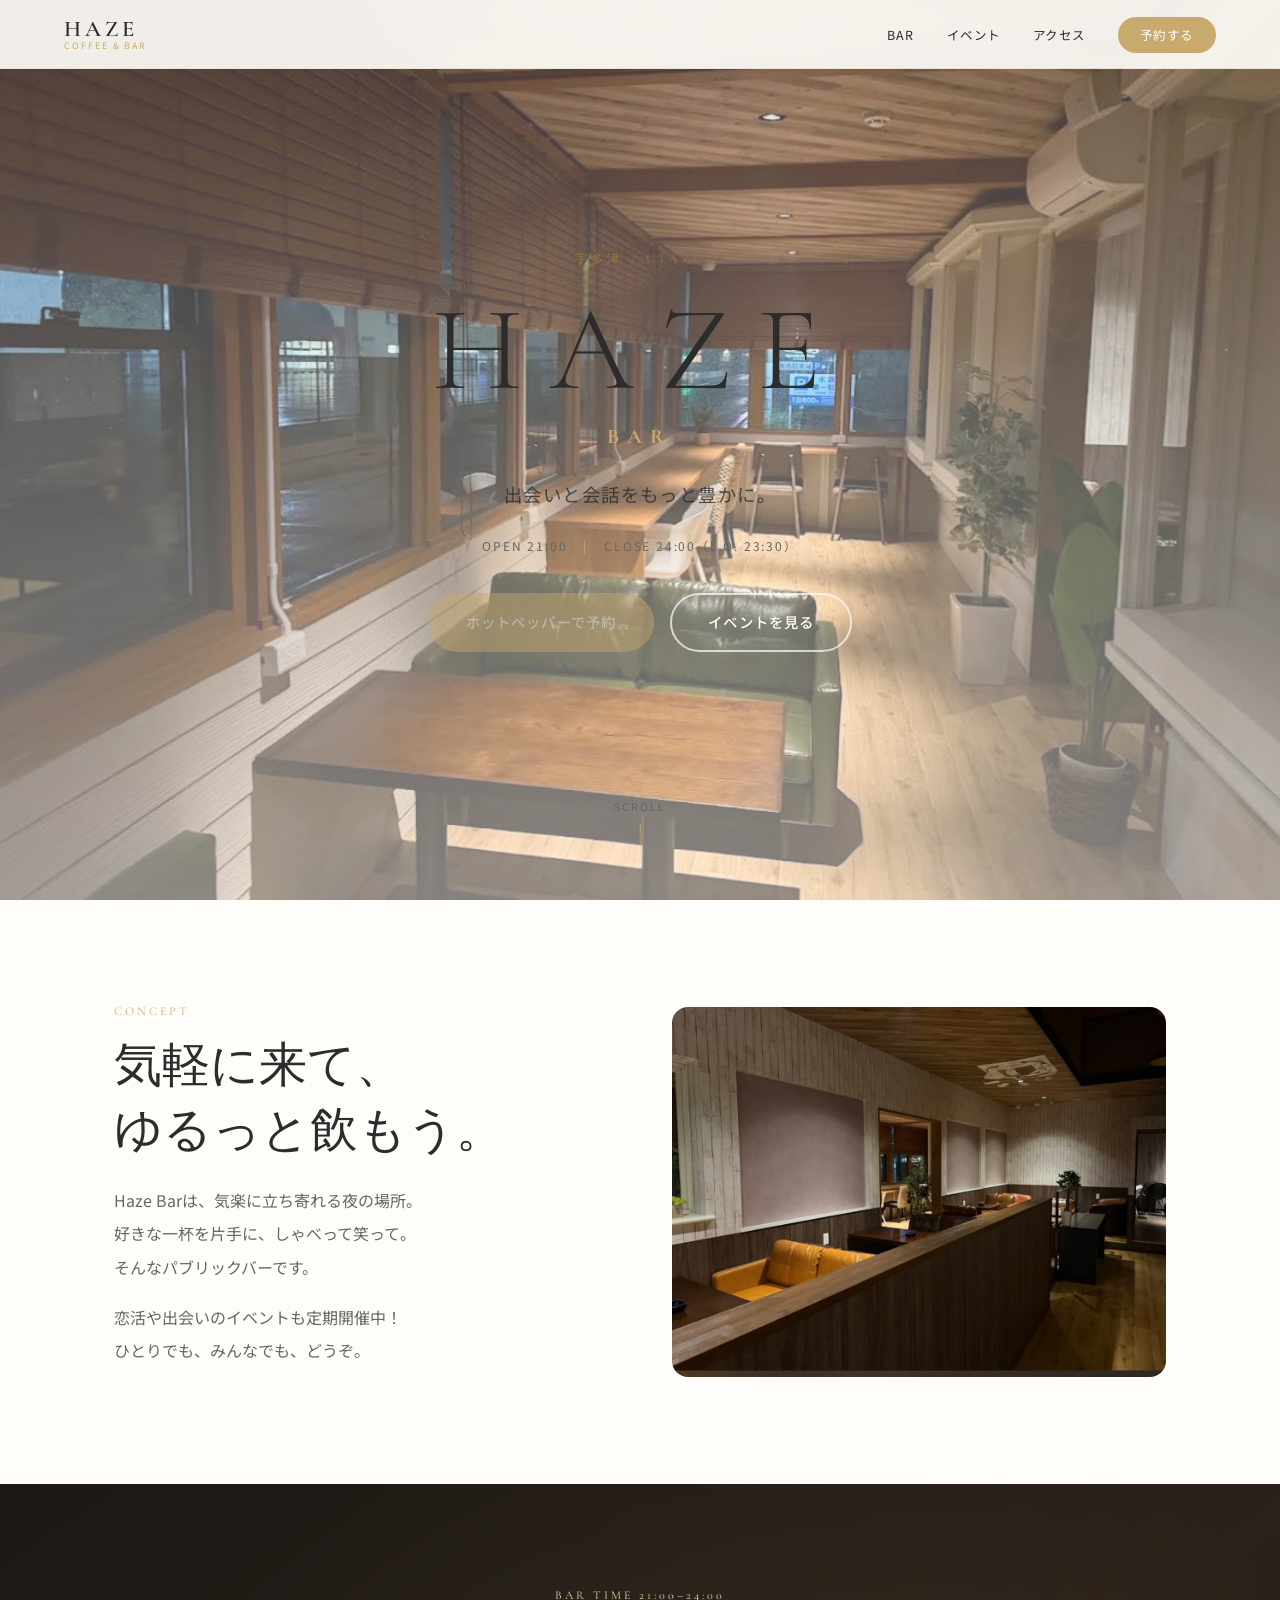
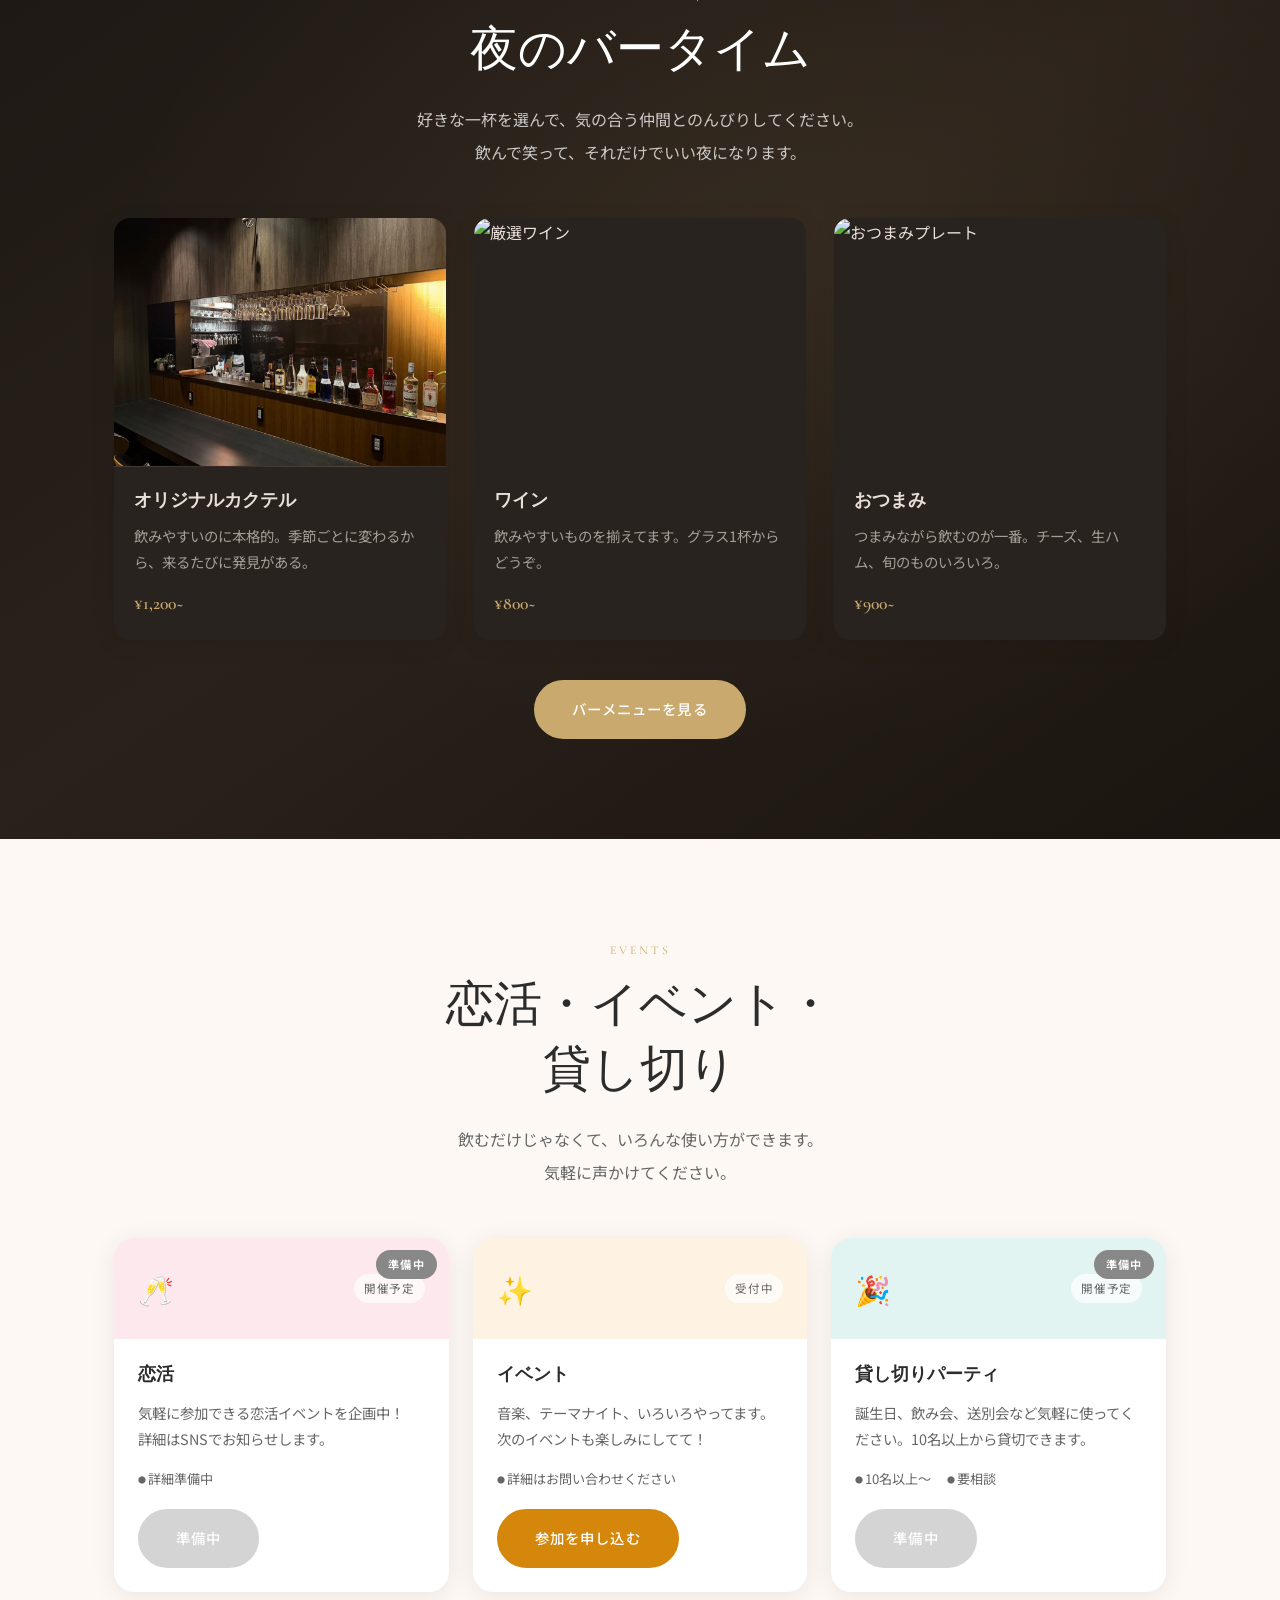
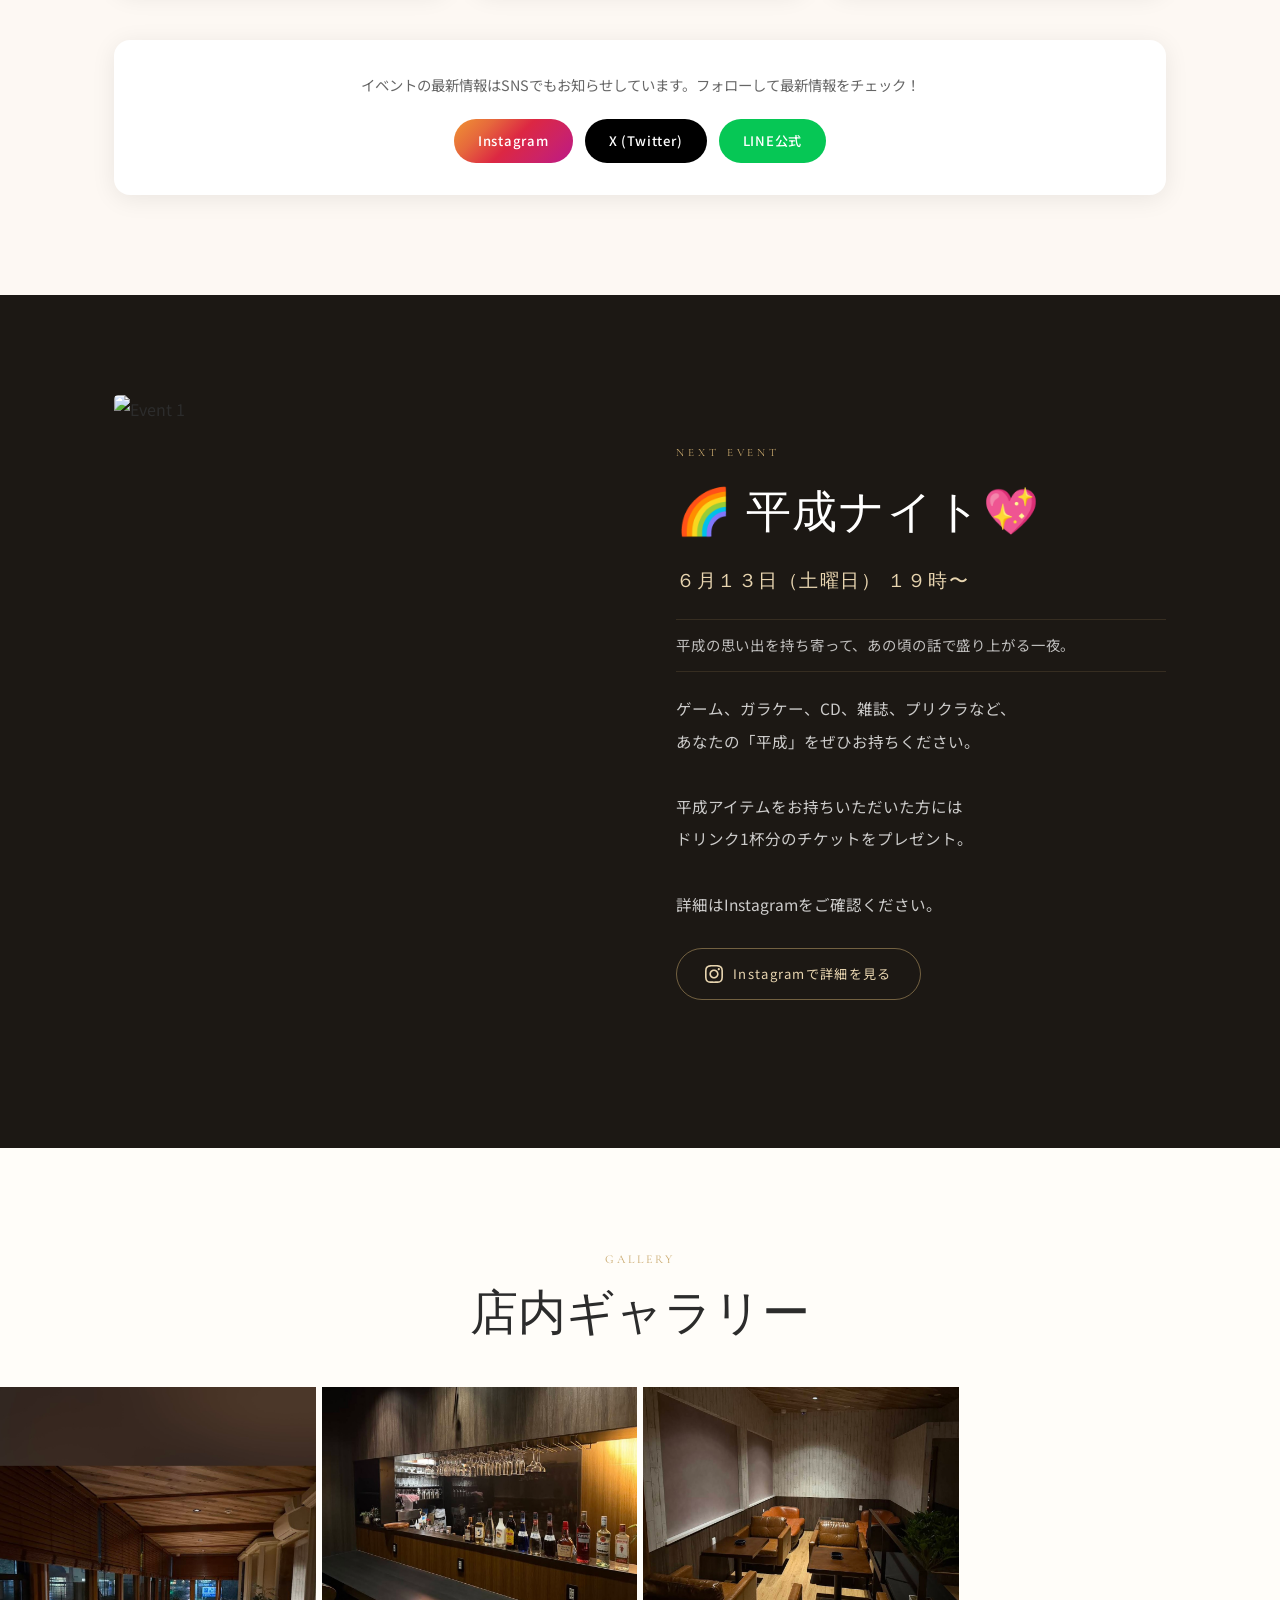
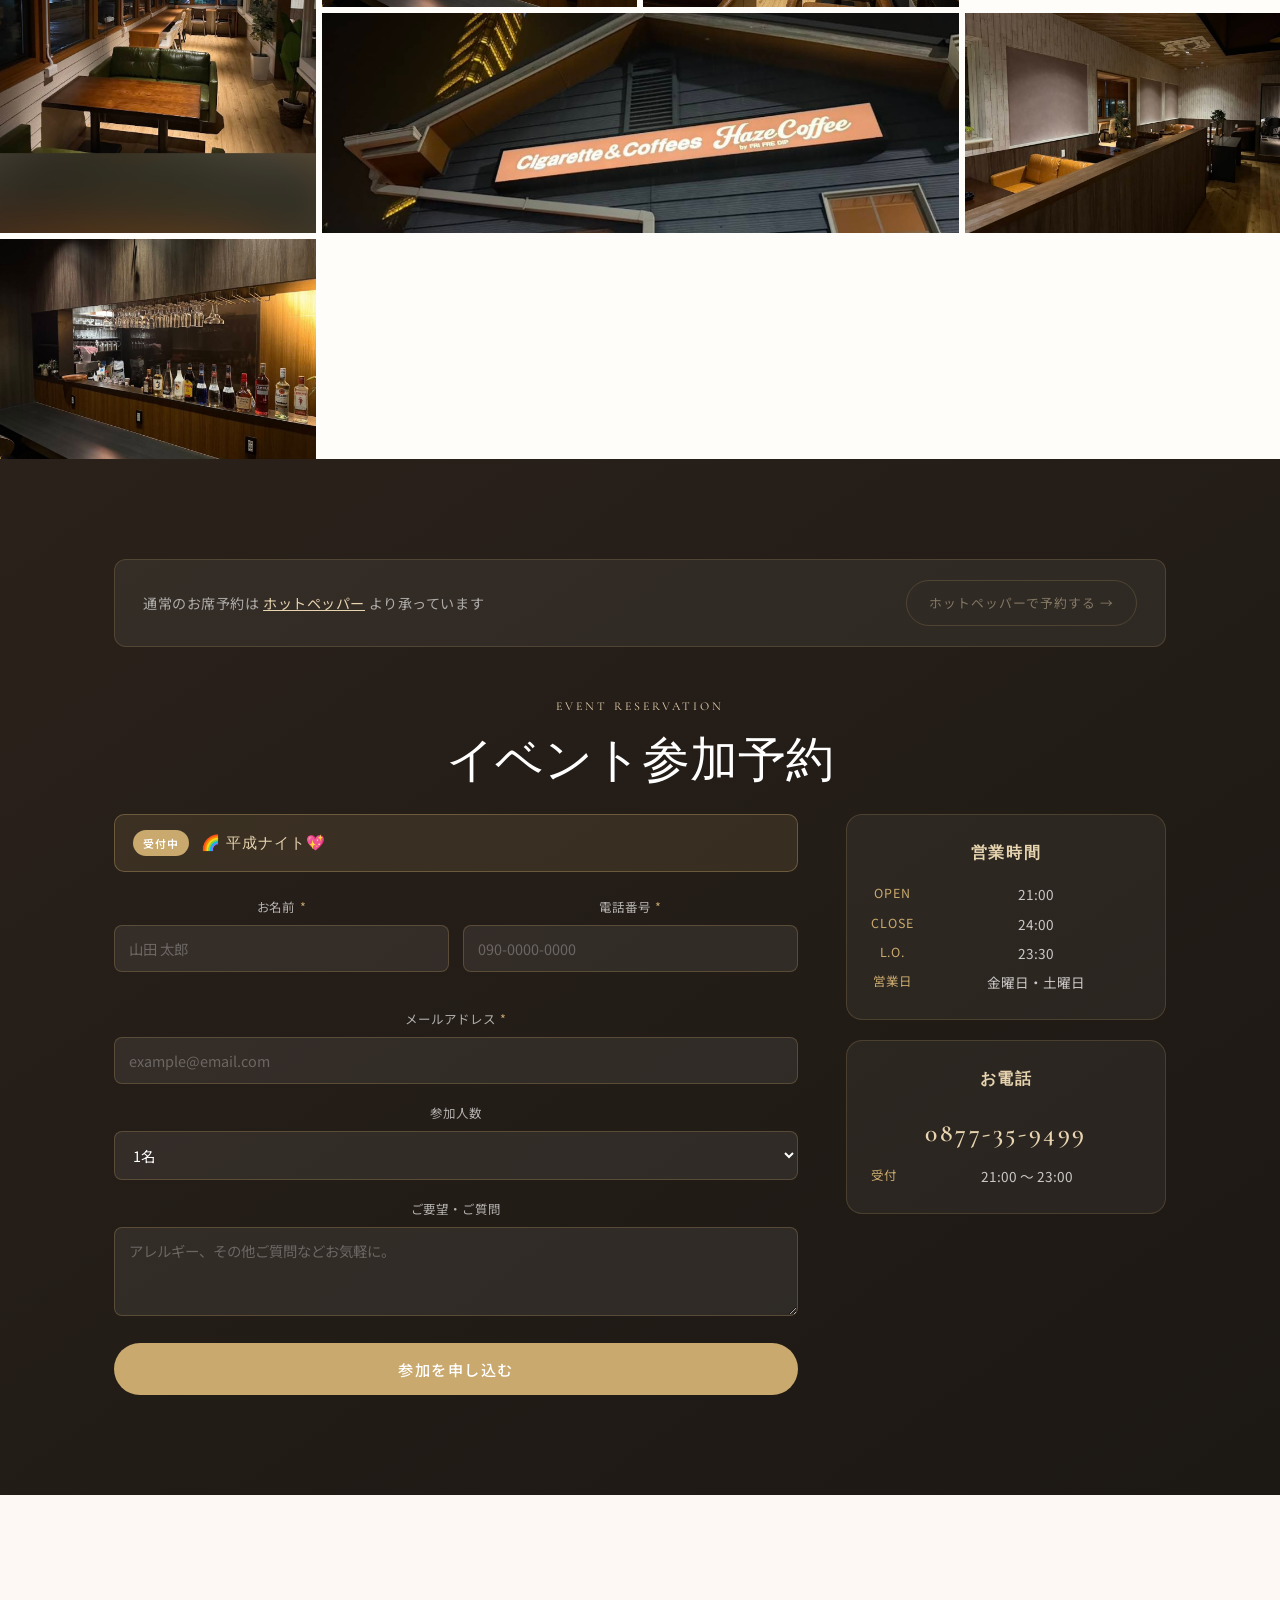
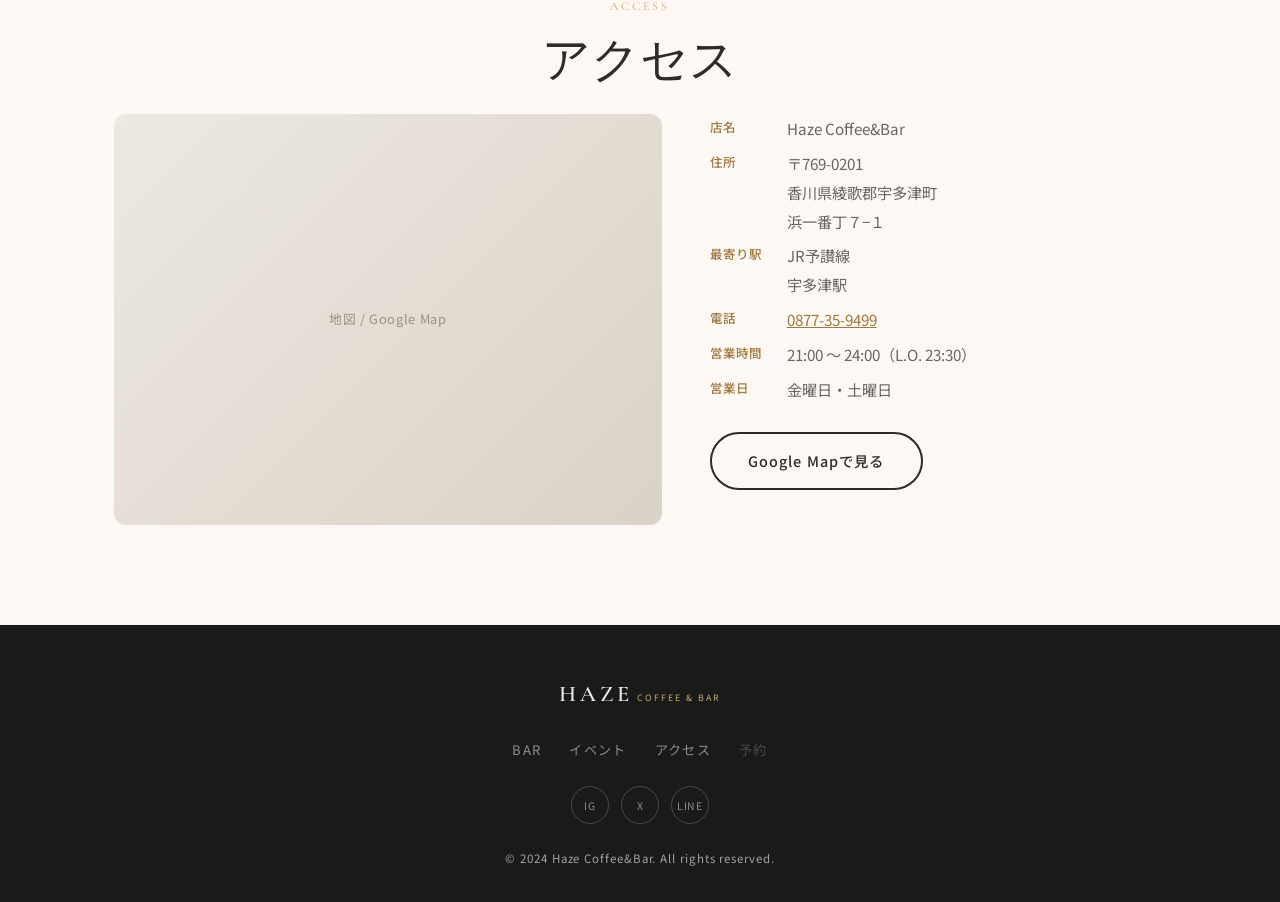
==== index.html @ e79e3267 "恋活に変更・文言カジュアル化・4席種管理（窓側/バーカウンター）対応" ====
<!DOCTYPE html>
<html lang="ja">
<head>
  <meta charset="UTF-8">
  <meta name="viewport" content="width=device-width, initial-scale=1.0">
  <title>Haze Bar | 宇多津</title>
  <meta name="description" content="気軽に飲んで、しゃべって、笑える夜の場所。宇多津のパブリックバー Haze。恋活・イベント随時開催。">
  <link rel="stylesheet" href="style.css">
  <link rel="preconnect" href="https://fonts.googleapis.com">
  <link rel="preconnect" href="https://fonts.gstatic.com" crossorigin>
  <link href="https://fonts.googleapis.com/css2?family=Cormorant+Garamond:ital,wght@0,300;0,400;0,600;1,300;1,400&family=Noto+Sans+JP:wght@300;400;500&family=Playfair+Display:ital,wght@0,400;0,700;1,400&display=swap" rel="stylesheet">
</head>
<body>

  <!-- ========== HEADER / NAV ========== -->
  <header class="header" id="header">
    <div class="header__inner">
      <a href="#hero" class="header__logo">
        <span class="logo-main">HAZE</span>
        <span class="logo-sub">COFFEE &amp; BAR</span>
      </a>
      <nav class="header__nav">
        <ul>
          <li><a href="#bar">BAR</a></li>
          <li><a href="#events">イベント</a></li>
          <li><a href="#access">アクセス</a></li>
          <li><a href="#reserve" class="nav-cta">予約する</a></li>
        </ul>
      </nav>
      <button class="hamburger" id="hamburger" aria-label="メニュー">
        <span></span><span></span><span></span>
      </button>
    </div>
    <nav class="mobile-nav" id="mobileNav">
      <ul>
        <li><a href="#bar" onclick="closeMobileNav()">BAR</a></li>
        <li><a href="#events" onclick="closeMobileNav()">イベント</a></li>
        <li><a href="#access" onclick="closeMobileNav()">アクセス</a></li>
        <li><a href="#reserve" onclick="closeMobileNav()" class="nav-cta">予約する</a></li>
      </ul>
    </nav>
  </header>

  <!-- ========== HERO ========== -->
  <section class="hero" id="hero">
    <div class="hero__bg">
      <img src="images/img01_cafe.jpg" alt="店内の様子" class="hero__bg-img">
      <div class="hero__overlay"></div>
    </div>
    <div class="hero__content">
      <p class="hero__eyebrow">宇多津 / UTAZU</p>
      <h1 class="hero__title">
        <span class="hero__title-main">HAZE</span>
        <span class="hero__title-sub">BAR</span>
      </h1>
      <p class="hero__catch">出会いと会話をもっと豊かに。</p>
      <div class="hero__hours">
        <span>OPEN 21:00</span>
        <span class="separator">|</span>
        <span>CLOSE 24:00（L.O. 23:30）</span>
      </div>
      <div class="hero__cta">
        <a href="javascript:void(0)" class="btn btn--primary btn--coming-soon" style="opacity:0.45;cursor:not-allowed;">ホットペッパーで予約</a>
        <a href="#events" class="btn btn--outline">イベントを見る</a>
      </div>
    </div>
    <a href="#bar" class="hero__scroll">
      <span>SCROLL</span>
      <span class="scroll-line"></span>
    </a>
  </section>

  <!-- ========== CONCEPT ========== -->
  <section class="concept" id="concept">
    <div class="container">
      <div class="concept__inner">
        <div class="concept__text">
          <p class="section-label">CONCEPT</p>
          <h2 class="section-title">気軽に来て、<br>ゆるっと飲もう。</h2>
          <p class="concept__body">
            Haze Barは、気楽に立ち寄れる夜の場所。<br>
            好きな一杯を片手に、しゃべって笑って。<br>
            そんなパブリックバーです。
          </p>
          <p class="concept__body">
            恋活や出会いのイベントも定期開催中！<br>
            ひとりでも、みんなでも、どうぞ。
          </p>
        </div>
        <div class="concept__image">
          <img src="images/img04_lounge.jpg" alt="ラウンジの雰囲気" class="concept-img" loading="lazy">
        </div>
      </div>
    </div>
  </section>

  <!-- ========== BAR ========== -->
  <section class="bar-section" id="bar">
    <div class="bar-section__bg">
      <div class="bar-section__overlay"></div>
    </div>
    <div class="container">
      <p class="section-label light">BAR TIME 21:00–24:00</p>
      <h2 class="section-title light">夜のバータイム</h2>
      <p class="section-desc light">好きな一杯を選んで、気の合う仲間とのんびりしてください。<br>飲んで笑って、それだけでいい夜になります。</p>

      <div class="menu-grid">
        <div class="menu-card dark">
          <img src="images/img05_bar.jpg" alt="バーカウンター" class="menu-img" loading="lazy">
          <h3>オリジナルカクテル</h3>
          <p>飲みやすいのに本格的。季節ごとに変わるから、来るたびに発見がある。</p>
          <span class="price gold">¥1,200~</span>
        </div>
        <div class="menu-card dark">
          <img src="https://images.unsplash.com/photo-1572116469696-31de0f17cc34?auto=format&fit=crop&w=700&q=80" alt="厳選ワイン" class="menu-img" loading="lazy">
          <h3>ワイン</h3>
          <p>飲みやすいものを揃えてます。グラス1杯からどうぞ。</p>
          <span class="price gold">¥800~</span>
        </div>
        <div class="menu-card dark">
          <img src="https://images.unsplash.com/photo-1566417713940-fe7c737a9ef2?auto=format&fit=crop&w=700&q=80" alt="おつまみプレート" class="menu-img" loading="lazy">
          <h3>おつまみ</h3>
          <p>つまみながら飲むのが一番。チーズ、生ハム、旬のものいろいろ。</p>
          <span class="price gold">¥900~</span>
        </div>
      </div>

      <div class="section-cta">
        <a href="#" class="btn btn--gold">バーメニューを見る</a>
      </div>
    </div>
  </section>

  <!-- ========== EVENTS ========== -->
  <section class="events-section" id="events">
    <div class="events-section__bg"></div>
    <div class="container">
      <p class="section-label">EVENTS</p>
      <h2 class="section-title">恋活・イベント・<br>貸し切り</h2>
      <p class="section-desc">
        飲むだけじゃなくて、いろんな使い方ができます。<br>
        気軽に声かけてください。
      </p>

      <div class="events-grid">
        <!-- 恋活：準備中 -->
        <div class="event-card event-card--disabled">
          <div class="event-coming-badge">準備中</div>
          <div class="event-card__header pink">
            <span class="event-icon">🥂</span>
            <span class="event-freq">開催予定</span>
          </div>
          <div class="event-card__body">
            <h3>恋活</h3>
            <p>気軽に参加できる恋活イベントを企画中！<br>詳細はSNSでお知らせします。</p>
            <div class="event-meta">
              <span>詳細準備中</span>
            </div>
            <span class="btn btn--pink event-btn-disabled">準備中</span>
          </div>
        </div>

        <!-- イベント：受付中 -->
        <div class="event-card">
          <div class="event-card__header amber">
            <span class="event-icon">✨</span>
            <span class="event-freq">受付中</span>
          </div>
          <div class="event-card__body">
            <h3>イベント</h3>
            <p>音楽、テーマナイト、いろいろやってます。次のイベントも楽しみにしてて！</p>
            <div class="event-meta">
              <span>詳細はお問い合わせください</span>
            </div>
            <a href="#reserve" class="btn btn--amber">参加を申し込む</a>
          </div>
        </div>

        <!-- 貸し切りパーティ：準備中 -->
        <div class="event-card event-card--disabled">
          <div class="event-coming-badge">準備中</div>
          <div class="event-card__header teal">
            <span class="event-icon">🎉</span>
            <span class="event-freq">開催予定</span>
          </div>
          <div class="event-card__body">
            <h3>貸し切りパーティ</h3>
            <p>誕生日、飲み会、送別会など気軽に使ってください。10名以上から貸切できます。</p>
            <div class="event-meta">
              <span>10名以上〜</span>
              <span>要相談</span>
            </div>
            <span class="btn btn--teal event-btn-disabled">準備中</span>
          </div>
        </div>
      </div>

      <div class="events-note">
        <p>イベントの最新情報はSNSでもお知らせしています。フォローして最新情報をチェック！</p>
        <div class="sns-links">
          <a href="#" class="sns-btn instagram">Instagram</a>
          <a href="#" class="sns-btn twitter">X (Twitter)</a>
          <a href="#" class="sns-btn line">LINE公式</a>
        </div>
      </div>
    </div>
  </section>

  <!-- ========== NEXT EVENT ========== -->
  <!--
  ╔══════════════════════════════════════════════════════╗
  ║  NEXT EVENT 更新ガイド                                ║
  ║  以下の【】内を書き換えるだけでイベント情報が更新されます   ║
  ╚══════════════════════════════════════════════════════╝
  -->
  <section class="next-event-section" id="next-event">
    <div class="container">
      <div class="next-event__inner">

        <!-- ===================================================
             ▼ イベント画像スライドショー
             画像の追加：<img src="URL" alt="説明"> を1行追加するだけ
             画像の削除：該当の<img>行を削除するだけ
             表示間隔：style.cssの --slide-interval で変更可能
             =================================================== -->
        <div class="next-event__image-wrap">
          <!--
          ★ 画像管理方法 ★
          images/slideshow/ フォルダに画像を入れるだけで自動表示されます。
          削除すると次回ページ読み込み時に消えます。
          （対応形式：jpg / jpeg / png / webp / gif）
          -->
          <div class="event-slideshow" id="eventSlideshow">
            <!-- JavaScript が images/slideshow/ フォルダから自動読み込み -->
            <!-- フォールバック用（API失敗時） -->
            <img src="images/slideshow/event01.jpg" alt="Event 1" class="slide-img active" data-fallback>
          </div>
          <!-- スライドドット（自動生成・編集不要） -->
          <div class="slide-dots" id="slideDots"></div>
        </div>

        <!-- ▼ テキスト情報 -->
        <div class="next-event__content">
          <p class="next-event__label">NEXT EVENT</p>

          <!-- ▼ イベント名 -->
          <h2 class="next-event__title">🌈 平成ナイト💖</h2>

          <!-- ▼ 開催日時 -->
          <p class="next-event__date">６月１３日（土曜日）&nbsp;１９時〜</p>

          <!-- ▼ タグライン（短いキャッチ） -->
          <p class="next-event__tags">平成の思い出を持ち寄って、あの頃の話で盛り上がる一夜。</p>

          <!-- ▼ 説明文 -->
          <p class="next-event__desc">
            ゲーム、ガラケー、CD、雑誌、プリクラなど、<br>
            あなたの「平成」をぜひお持ちください。<br>
            <br>
            平成アイテムをお持ちいただいた方には<br>
            ドリンク1杯分のチケットをプレゼント。<br>
            <br>
            詳細はInstagramをご確認ください。
          </p>

          <!-- ▼ Instagram URL（href="..."を変更） -->
          <a href="https://www.instagram.com/" target="_blank" rel="noopener" class="next-event__ig-btn">
            <svg class="ig-icon" viewBox="0 0 24 24" fill="currentColor" width="18" height="18"><path d="M12 2.163c3.204 0 3.584.012 4.85.07 3.252.148 4.771 1.691 4.919 4.919.058 1.265.069 1.645.069 4.849 0 3.205-.012 3.584-.069 4.849-.149 3.225-1.664 4.771-4.919 4.919-1.266.058-1.644.07-4.85.07-3.204 0-3.584-.012-4.849-.07-3.26-.149-4.771-1.699-4.919-4.92-.058-1.265-.07-1.644-.07-4.849 0-3.204.013-3.583.07-4.849.149-3.227 1.664-4.771 4.919-4.919 1.266-.057 1.645-.069 4.849-.069zm0-2.163c-3.259 0-3.667.014-4.947.072-4.358.2-6.78 2.618-6.98 6.98-.059 1.281-.073 1.689-.073 4.948 0 3.259.014 3.668.072 4.948.2 4.358 2.618 6.78 6.98 6.98 1.281.058 1.689.072 4.948.072 3.259 0 3.668-.014 4.948-.072 4.354-.2 6.782-2.618 6.979-6.98.059-1.28.073-1.689.073-4.948 0-3.259-.014-3.667-.072-4.947-.196-4.354-2.617-6.78-6.979-6.98-1.281-.059-1.69-.073-4.949-.073zm0 5.838c-3.403 0-6.162 2.759-6.162 6.162s2.759 6.163 6.162 6.163 6.162-2.759 6.162-6.163c0-3.403-2.759-6.162-6.162-6.162zm0 10.162c-2.209 0-4-1.79-4-4 0-2.209 1.791-4 4-4s4 1.791 4 4c0 2.21-1.791 4-4 4zm6.406-11.845c-.796 0-1.441.645-1.441 1.44s.645 1.44 1.441 1.44c.795 0 1.439-.645 1.439-1.44s-.644-1.44-1.439-1.44z"/></svg>
            Instagramで詳細を見る
          </a>
        </div>

      </div>
    </div>
  </section>

  <!-- ========== GALLERY ========== -->
  <section class="gallery-section" id="gallery">
    <div class="container">
      <p class="section-label">GALLERY</p>
      <h2 class="section-title">店内ギャラリー</h2>
    </div>
    <div class="gallery-grid">
      <div class="gallery-item g-tall">
        <img src="images/img01_cafe.jpg" alt="カフェエリア" loading="lazy">
      </div>
      <div class="gallery-item">
        <img src="images/img05_bar.jpg" alt="バーカウンター" loading="lazy">
      </div>
      <div class="gallery-item">
        <img src="images/img03_room-a.jpg" alt="個室" loading="lazy">
      </div>
      <div class="gallery-item g-wide">
        <img src="images/img02_exterior.jpg" alt="外観" loading="lazy">
      </div>
      <div class="gallery-item">
        <img src="images/img04_lounge.jpg" alt="ラウンジ" loading="lazy">
      </div>
      <div class="gallery-item">
        <img src="images/img05_bar.jpg" alt="バー" loading="lazy">
      </div>
    </div>
  </section>

  <!-- ========== RESERVE ========== -->
  <!--
  ★ イベント予約の受付切り替え方法 ★
  受付開始：section タグに class="reserve-section event-open" を追加
  受付終了：class="reserve-section" に戻す（event-open を削除）
  ★ イベント名の変更：下記「現在のイベント名」を編集
  -->
  <section class="reserve-section event-open" id="reserve">
  <!-- 受付終了の場合 → 上を <section class="reserve-section" id="reserve"> に変更 -->
    <div class="reserve-section__bg"></div>
    <div class="container">

      <!-- ホットペッパー誘導バナー -->
      <div class="hotpepper-notice">
        <p class="hotpepper-notice__text">
          通常のお席予約は
          <a href="https://www.hotpepper.jp/" target="_blank" rel="noopener" class="hotpepper-notice__link">ホットペッパー</a>
          より承っています
        </p>
        <span class="hotpepper-notice__btn btn--coming-soon" style="opacity:0.45;cursor:not-allowed;">
          ホットペッパーで予約する →
        </span>
      </div>

      <p class="section-label light">EVENT RESERVATION</p>
      <h2 class="section-title light">イベント参加予約</h2>

      <div class="event-reserve-inner">

        <!-- ▼ 準備中メッセージ（event-open クラスがない時に表示） -->
        <div class="event-status-closed">
          <div class="event-status-icon">🎵</div>
          <p class="event-status-title">イベント予約 準備中</p>
          <p class="event-status-desc">
            現在、イベント開催予定はございません。<br>
            イベント開催時期になりましたら<br>随時予約受付を開始いたします。
          </p>
          <a href="https://www.instagram.com/" target="_blank" rel="noopener" class="event-ig-link">
            最新情報は Instagram をご確認ください →
          </a>
        </div>

        <!-- ▼ 受付中フォーム（event-open クラスがある時に表示） -->
        <div class="event-form-wrap">

          <!-- ▼ 現在のイベント名（ここを編集） -->
          <div class="current-event-banner">
            <span class="current-event-badge">受付中</span>
            <span class="current-event-name">🌈 平成ナイト💖</span>
          </div>

          <form id="hp-eventForm" class="event-form" novalidate>
            <input type="hidden" name="purpose"    value="event">
            <input type="hidden" name="event_name" id="hp-eventName" value="🌈 平成ナイト💖">
            <div class="hp-form-row">
              <div class="hp-form-group">
                <label>お名前 <span style="color:var(--gold)">*</span></label>
                <input type="text" name="name" placeholder="山田 太郎" required>
              </div>
              <div class="hp-form-group">
                <label>電話番号 <span style="color:var(--gold)">*</span></label>
                <input type="tel" name="phone" placeholder="090-0000-0000" required>
              </div>
            </div>
            <div class="hp-form-group">
              <label>メールアドレス <span style="color:var(--gold)">*</span></label>
              <input type="email" name="email" placeholder="example@email.com" required>
            </div>
            <div class="hp-form-group">
              <label>参加人数</label>
              <select name="guests">
                <option value="1名">1名</option><option value="2名">2名</option>
                <option value="3名">3名</option><option value="4名">4名</option>
                <option value="5名以上">5名以上（要相談）</option>
              </select>
            </div>
            <div class="hp-form-group">
              <label>ご要望・ご質問</label>
              <textarea name="message" rows="3" placeholder="アレルギー、その他ご質問などお気軽に。"></textarea>
            </div>
            <div id="hp-eventMsg" class="hp-form-message" style="display:none"></div>
            <button type="submit" class="hp-submit-btn">参加を申し込む</button>
          </form>
        </div><!-- /event-form-wrap -->

        <!-- 右側：店舗情報 -->
        <div class="reserve-info" style="margin-top:0">

          <div class="info-card">
            <h3>営業時間</h3>
            <dl>
              <dt>OPEN</dt><dd>21:00</dd>
              <dt>CLOSE</dt><dd>24:00</dd>
              <dt>L.O.</dt><dd>23:30</dd>
              <dt>営業日</dt><dd>金曜日・土曜日</dd>
            </dl>
          </div>
          <div class="info-card">
            <h3>お電話</h3>
            <a href="tel:0877-35-9499" class="phone-link">0877-35-9499</a>
            <dl style="margin-top:8px">
              <dt>受付</dt><dd>21:00 〜 23:00</dd>
            </dl>
          </div>
        </div><!-- /reserve-info -->

      </div><!-- /event-reserve-inner -->
    </div>
  </section>

  <!-- ========== ACCESS ========== -->
  <section class="access-section" id="access">
    <div class="container">
      <p class="section-label">ACCESS</p>
      <h2 class="section-title">アクセス</h2>

      <div class="access-inner">
        <div class="access-map">
          <div class="map-placeholder">
            <span>地図 / Google Map</span>
          </div>
        </div>
        <div class="access-info">
          <dl class="access-dl">
            <dt>店名</dt>
            <dd>Haze Coffee&amp;Bar</dd>
            <dt>住所</dt>
            <dd>〒769-0201<br>香川県綾歌郡宇多津町<br>浜一番丁７−１</dd>
            <dt>最寄り駅</dt>
            <dd>JR予讃線<br>宇多津駅</dd>
            <dt>電話</dt>
            <dd><a href="tel:0877-35-9499">0877-35-9499</a></dd>
            <dt>営業時間</dt>
            <dd>21:00 〜 24:00（L.O. 23:30）</dd>
            <dt>営業日</dt>
            <dd>金曜日・土曜日</dd>
          </dl>
          <a href="https://maps.google.com" target="_blank" rel="noopener" class="btn btn--outline-dark">Google Mapで見る</a>
        </div>
      </div>
    </div>
  </section>

  <!-- ========== FOOTER ========== -->
  <footer class="footer">
    <div class="footer__inner">
      <div class="footer__logo">
        <span class="logo-main">HAZE</span>
        <span class="logo-sub">COFFEE &amp; BAR</span>
      </div>
      <nav class="footer__nav">
        <a href="#bar">BAR</a>
        <a href="#events">イベント</a>
        <a href="#access">アクセス</a>
        <a href="javascript:void(0)" style="opacity:0.4;cursor:not-allowed;">予約</a>
      </nav>
      <div class="footer__sns">
        <a href="#" aria-label="Instagram" class="sns-icon">IG</a>
        <a href="#" aria-label="Twitter/X" class="sns-icon">X</a>
        <a href="#" aria-label="LINE" class="sns-icon">LINE</a>
      </div>
      <p class="footer__copy">&copy; 2024 Haze Coffee&amp;Bar. All rights reserved.</p>
    </div>
  </footer>

  <script src="script.js"></script>
</body>
</html>
---- style.css ----
/* ===== RESET & BASE ===== */
*, *::before, *::after { box-sizing: border-box; margin: 0; padding: 0; }

:root {
  --cream: #fdf8f3;
  --warm-white: #fffdf9;
  --gold: #c9a96e;
  --gold-light: #e8d5b0;
  --gold-dark: #a07840;
  --charcoal: #2c2c2c;
  --dark: #1a1a1a;
  --dark-bar: #1c1814;
  --mid-gray: #666;
  --light-gray: #f5f0ea;
  --pink: #e8758a;
  --pink-light: #fce8ed;
  --amber: #d4870a;
  --amber-light: #fef3e2;
  --teal: #3a8f85;
  --teal-light: #e2f4f2;
  --font-serif: 'Cormorant Garamond', 'Playfair Display', Georgia, serif;
  --font-sans: 'Noto Sans JP', sans-serif;
  --transition: 0.3s ease;
  --shadow: 0 4px 24px rgba(0,0,0,0.08);
  --shadow-hover: 0 8px 40px rgba(0,0,0,0.14);
}

html { scroll-behavior: smooth; font-size: 16px; }

body {
  font-family: var(--font-sans);
  color: var(--charcoal);
  background: var(--warm-white);
  line-height: 1.7;
  overflow-x: hidden;
}

a { color: inherit; text-decoration: none; }
img { max-width: 100%; display: block; }
ul { list-style: none; }

.container {
  max-width: 1100px;
  margin: 0 auto;
  padding: 0 24px;
}

/* ===== IMAGES ===== */
.hero__bg-img {
  position: absolute;
  inset: 0;
  width: 100%;
  height: 100%;
  object-fit: cover;
  object-position: center;
}

.concept-img {
  width: 100%;
  aspect-ratio: 4/3;
  object-fit: cover;
  border-radius: 16px;
}

.menu-img {
  width: 100%;
  aspect-ratio: 4/3;
  object-fit: cover;
  display: block;
}

.private-img {
  width: 100%;
  aspect-ratio: 16/9;
  object-fit: cover;
  display: block;
}

.gallery-item img {
  width: 100%;
  height: 100%;
  object-fit: cover;
  display: block;
  transition: transform 0.5s ease;
}
.gallery-item:hover img { transform: scale(1.04); }

.map-placeholder {
  background: linear-gradient(135deg, #ede8e0 0%, #d9d2c8 100%);
  display: flex;
  align-items: center;
  justify-content: center;
  color: #9a9080;
  font-size: 0.8rem;
  letter-spacing: 0.05em;
  border-radius: 12px;
  width: 100%;
  aspect-ratio: 4/3;
}

/* ===== BUTTONS ===== */
.btn {
  display: inline-block;
  padding: 14px 36px;
  border-radius: 50px;
  font-family: var(--font-sans);
  font-size: 0.9rem;
  font-weight: 500;
  letter-spacing: 0.08em;
  cursor: pointer;
  transition: all var(--transition);
  border: 2px solid transparent;
  text-align: center;
}
.btn--primary {
  background: var(--gold);
  color: #fff;
  border-color: var(--gold);
}
.btn--primary:hover { background: var(--gold-dark); border-color: var(--gold-dark); transform: translateY(-2px); box-shadow: 0 6px 20px rgba(201,169,110,0.4); }

.btn--outline {
  background: transparent;
  color: #fff;
  border-color: rgba(255,255,255,0.7);
}
.btn--outline:hover { background: rgba(255,255,255,0.15); border-color: #fff; }

.btn--outline-dark {
  background: transparent;
  color: var(--charcoal);
  border-color: var(--charcoal);
}
.btn--outline-dark:hover { background: var(--charcoal); color: #fff; }

.btn--secondary {
  background: var(--cream);
  color: var(--gold-dark);
  border-color: var(--gold-light);
}
.btn--secondary:hover { background: var(--gold-light); }

.btn--gold {
  background: var(--gold);
  color: #fff;
  border-color: var(--gold);
}
.btn--gold:hover { background: var(--gold-dark); border-color: var(--gold-dark); transform: translateY(-2px); }

.btn--pink { background: var(--pink); color: #fff; border-color: var(--pink); }
.btn--pink:hover { background: #d45f78; transform: translateY(-2px); }
.btn--amber { background: var(--amber); color: #fff; border-color: var(--amber); }
.btn--amber:hover { background: #b87208; transform: translateY(-2px); }
.btn--teal { background: var(--teal); color: #fff; border-color: var(--teal); }
.btn--teal:hover { background: #2d756c; transform: translateY(-2px); }
.btn--line { background: #06c755; color: #fff; border-color: #06c755; }
.btn--line:hover { background: #05a847; }
.btn--full { width: 100%; display: block; }

/* ===== SECTION LABELS ===== */
.section-label {
  font-family: var(--font-serif);
  font-size: 0.75rem;
  letter-spacing: 0.25em;
  color: var(--gold);
  text-transform: uppercase;
  margin-bottom: 12px;
}
.section-label.light { color: var(--gold-light); }

.section-title {
  font-family: var(--font-serif);
  font-size: clamp(2rem, 4vw, 3rem);
  font-weight: 400;
  line-height: 1.35;
  color: var(--charcoal);
  margin-bottom: 20px;
}
.section-title.light { color: #fff; }

.section-desc {
  font-size: 0.95rem;
  color: var(--mid-gray);
  line-height: 1.9;
  margin-bottom: 48px;
}
.section-desc.light { color: rgba(255,255,255,0.75); }

.section-cta { text-align: center; margin-top: 40px; }

/* ===== HEADER ===== */
.header {
  position: fixed;
  top: 0; left: 0; right: 0;
  z-index: 100;
  background: rgba(255,253,249,0.92);
  backdrop-filter: blur(12px);
  -webkit-backdrop-filter: blur(12px);
  border-bottom: 1px solid rgba(201,169,110,0.15);
  transition: box-shadow var(--transition);
}
.header.scrolled { box-shadow: 0 2px 20px rgba(0,0,0,0.08); }

.header__inner {
  max-width: 1200px;
  margin: 0 auto;
  padding: 0 24px;
  height: 68px;
  display: flex;
  align-items: center;
  justify-content: space-between;
}

.header__logo {
  display: flex;
  flex-direction: column;
  line-height: 1.1;
}
.logo-main {
  font-family: var(--font-serif);
  font-size: 1.4rem;
  font-weight: 600;
  letter-spacing: 0.18em;
  color: var(--charcoal);
}
.logo-sub {
  font-size: 0.55rem;
  letter-spacing: 0.22em;
  color: var(--gold);
  text-transform: uppercase;
}

.header__nav ul {
  display: flex;
  align-items: center;
  gap: 32px;
}
.header__nav a {
  font-size: 0.78rem;
  letter-spacing: 0.12em;
  color: var(--charcoal);
  transition: color var(--transition);
}
.header__nav a:hover { color: var(--gold); }
.header__nav .nav-cta {
  background: var(--gold);
  color: #fff;
  padding: 9px 22px;
  border-radius: 50px;
  font-size: 0.78rem;
}
.header__nav .nav-cta:hover { background: var(--gold-dark); color: #fff; }

.hamburger {
  display: none;
  flex-direction: column;
  gap: 5px;
  background: none;
  border: none;
  cursor: pointer;
  padding: 4px;
}
.hamburger span {
  display: block;
  width: 24px;
  height: 2px;
  background: var(--charcoal);
  border-radius: 2px;
  transition: all var(--transition);
}
.hamburger.active span:nth-child(1) { transform: translateY(7px) rotate(45deg); }
.hamburger.active span:nth-child(2) { opacity: 0; }
.hamburger.active span:nth-child(3) { transform: translateY(-7px) rotate(-45deg); }

.mobile-nav {
  display: none;
  background: var(--warm-white);
  border-top: 1px solid var(--light-gray);
  padding: 16px 0 24px;
}
.mobile-nav.open { display: block; }
.mobile-nav ul { display: flex; flex-direction: column; align-items: center; gap: 0; }
.mobile-nav a {
  display: block;
  padding: 13px 24px;
  font-size: 0.88rem;
  letter-spacing: 0.1em;
  color: var(--charcoal);
  width: 100%;
  text-align: center;
  border-bottom: 1px solid var(--light-gray);
}
.mobile-nav .nav-cta {
  background: var(--gold);
  color: #fff;
  margin: 16px 24px 0;
  border-radius: 50px;
  border-bottom: none;
}

/* ===== HERO ===== */
.hero {
  position: relative;
  height: 100svh;
  min-height: 640px;
  display: flex;
  align-items: center;
  justify-content: center;
  overflow: hidden;
}

.hero__bg {
  position: absolute;
  inset: 0;
  background: #d4bc98;
  overflow: hidden;
}
.hero__overlay {
  position: absolute;
  inset: 0;
  background: linear-gradient(to bottom, rgba(255,253,249,0.2) 0%, rgba(255,253,249,0.5) 100%);
}

.hero__content {
  position: relative;
  z-index: 2;
  text-align: center;
  padding: 0 24px;
  max-width: 700px;
}

.hero__eyebrow {
  font-family: var(--font-serif);
  font-size: 0.75rem;
  letter-spacing: 0.35em;
  color: var(--gold-dark);
  margin-bottom: 20px;
  text-transform: uppercase;
}

.hero__title {
  display: flex;
  flex-direction: column;
  align-items: center;
  margin-bottom: 20px;
}
.hero__title-main {
  font-family: var(--font-serif);
  font-size: clamp(4rem, 10vw, 7.5rem);
  font-weight: 300;
  letter-spacing: 0.22em;
  color: var(--charcoal);
  line-height: 1;
}
.hero__title-sub {
  font-family: var(--font-serif);
  font-size: clamp(0.9rem, 2vw, 1.3rem);
  letter-spacing: 0.4em;
  color: var(--gold);
  margin-top: 8px;
}

.hero__catch {
  font-size: clamp(0.9rem, 2vw, 1.1rem);
  color: var(--charcoal);
  letter-spacing: 0.06em;
  margin-bottom: 24px;
  opacity: 0.8;
}

.hero__hours {
  display: flex;
  align-items: center;
  justify-content: center;
  gap: 16px;
  font-size: 0.75rem;
  letter-spacing: 0.15em;
  color: var(--mid-gray);
  margin-bottom: 36px;
}
.separator { color: var(--gold); }

.hero__cta {
  display: flex;
  gap: 16px;
  justify-content: center;
  flex-wrap: wrap;
}

.hero__scroll {
  position: absolute;
  bottom: 36px;
  left: 50%;
  transform: translateX(-50%);
  display: flex;
  flex-direction: column;
  align-items: center;
  gap: 8px;
  font-size: 0.65rem;
  letter-spacing: 0.2em;
  color: var(--mid-gray);
  z-index: 2;
}
.scroll-line {
  display: block;
  width: 1px;
  height: 40px;
  background: linear-gradient(to bottom, var(--gold), transparent);
  animation: scrollAnim 1.8s ease infinite;
}
@keyframes scrollAnim {
  0% { transform: scaleY(0); transform-origin: top; }
  50% { transform: scaleY(1); transform-origin: top; }
  51% { transform: scaleY(1); transform-origin: bottom; }
  100% { transform: scaleY(0); transform-origin: bottom; }
}

/* ===== CONCEPT ===== */
.concept {
  padding: 100px 0;
  background: var(--warm-white);
}
.concept__inner {
  display: grid;
  grid-template-columns: 1fr 1fr;
  gap: 64px;
  align-items: center;
}
.concept-img {
  width: 100%;
  aspect-ratio: 4/3;
}
.concept__body {
  font-size: 0.95rem;
  color: var(--mid-gray);
  margin-bottom: 16px;
  line-height: 2;
}

/* ===== CAFÉ SECTION ===== */
.cafe-section {
  padding: 100px 0;
  background: var(--cream);
  text-align: center;
}

.menu-grid {
  display: grid;
  grid-template-columns: repeat(3, 1fr);
  gap: 28px;
}

.menu-card {
  background: #fff;
  border-radius: 16px;
  overflow: hidden;
  box-shadow: var(--shadow);
  transition: transform var(--transition), box-shadow var(--transition);
  text-align: left;
}
.menu-card:hover { transform: translateY(-6px); box-shadow: var(--shadow-hover); }
.menu-card.dark {
  background: #28231e;
  color: #e8e0d8;
}

.menu-img {
  width: 100%;
  aspect-ratio: 4/3;
  border-radius: 0;
}

.menu-card h3 {
  font-family: var(--font-serif);
  font-size: 1.15rem;
  font-weight: 600;
  margin: 20px 20px 8px;
}
.menu-card p {
  font-size: 0.85rem;
  color: var(--mid-gray);
  margin: 0 20px 12px;
  line-height: 1.7;
}
.menu-card.dark p { color: rgba(232,224,216,0.65); }
.price {
  display: inline-block;
  font-family: var(--font-serif);
  font-size: 1.1rem;
  font-weight: 600;
  color: var(--gold-dark);
  margin: 0 20px 20px;
}
.price.gold { color: var(--gold); }

/* ===== BAR SECTION ===== */
.bar-section {
  position: relative;
  padding: 100px 0;
  text-align: center;
}
.bar-section__bg {
  position: absolute;
  inset: 0;
  background: linear-gradient(145deg, #1c1814 0%, #2a211a 50%, #1a1510 100%);
  z-index: 0;
}
.bar-section__overlay {
  position: absolute;
  inset: 0;
  background: radial-gradient(ellipse at 60% 40%, rgba(201,169,110,0.08) 0%, transparent 60%);
}
.bar-section .container { position: relative; z-index: 1; }

/* ===== PRIVATE SECTION ===== */
.private-section {
  padding: 100px 0;
  background: var(--warm-white);
  text-align: center;
}

.private-grid {
  display: grid;
  grid-template-columns: repeat(3, 1fr);
  gap: 28px;
  align-items: start;
}

.private-card {
  background: #fff;
  border-radius: 20px;
  overflow: hidden;
  box-shadow: var(--shadow);
  transition: transform var(--transition), box-shadow var(--transition);
  position: relative;
  text-align: left;
}
.private-card:hover { transform: translateY(-6px); box-shadow: var(--shadow-hover); }
.private-card.featured {
  border: 2px solid var(--gold);
  transform: scale(1.03);
}
.private-card.featured:hover { transform: scale(1.03) translateY(-6px); }

.featured-badge {
  position: absolute;
  top: 16px; right: 16px;
  background: var(--gold);
  color: #fff;
  font-size: 0.72rem;
  letter-spacing: 0.08em;
  padding: 4px 12px;
  border-radius: 50px;
  font-weight: 500;
  z-index: 2;
}

.private-img {
  width: 100%;
  aspect-ratio: 16/9;
  border-radius: 0;
}

.private-card__body { padding: 24px; }

.room-tag {
  display: inline-block;
  background: var(--light-gray);
  color: var(--gold-dark);
  font-size: 0.72rem;
  letter-spacing: 0.08em;
  padding: 3px 10px;
  border-radius: 50px;
  margin-bottom: 10px;
}

.private-card h3 {
  font-family: var(--font-serif);
  font-size: 1.2rem;
  margin-bottom: 8px;
}
.private-card p {
  font-size: 0.85rem;
  color: var(--mid-gray);
  line-height: 1.7;
  margin-bottom: 14px;
}

.room-features {
  margin-bottom: 20px;
}
.room-features li {
  font-size: 0.82rem;
  color: var(--mid-gray);
  padding: 4px 0;
}

/* ===== EVENTS SECTION ===== */
.events-section {
  position: relative;
  padding: 100px 0;
  background: var(--cream);
  text-align: center;
}

.events-grid {
  display: grid;
  grid-template-columns: repeat(3, 1fr);
  gap: 24px;
  margin-bottom: 48px;
}

.event-card {
  background: #fff;
  border-radius: 20px;
  overflow: hidden;
  box-shadow: var(--shadow);
  transition: transform var(--transition), box-shadow var(--transition);
  text-align: left;
}
.event-card:hover { transform: translateY(-6px); box-shadow: var(--shadow-hover); }

.event-card__header {
  padding: 24px;
  display: flex;
  align-items: center;
  justify-content: space-between;
}
.event-card__header.pink { background: var(--pink-light); }
.event-card__header.amber { background: var(--amber-light); }
.event-card__header.teal { background: var(--teal-light); }

.event-icon { font-size: 1.8rem; }
.event-freq {
  font-size: 0.72rem;
  letter-spacing: 0.06em;
  color: var(--mid-gray);
  background: rgba(255,255,255,0.7);
  padding: 4px 10px;
  border-radius: 50px;
}

.event-card__body { padding: 20px 24px 24px; }
.event-card h3 {
  font-family: var(--font-serif);
  font-size: 1.2rem;
  margin-bottom: 8px;
}
.event-card p {
  font-size: 0.85rem;
  color: var(--mid-gray);
  line-height: 1.7;
  margin-bottom: 14px;
}

.event-meta {
  display: flex;
  gap: 16px;
  font-size: 0.8rem;
  color: var(--mid-gray);
  margin-bottom: 18px;
}
.event-meta span::before { content: '● '; font-size: 0.5rem; vertical-align: middle; }

.events-note {
  background: #fff;
  border-radius: 16px;
  padding: 32px;
  box-shadow: var(--shadow);
}
.events-note p {
  font-size: 0.9rem;
  color: var(--mid-gray);
  margin-bottom: 20px;
}
.sns-links {
  display: flex;
  gap: 12px;
  justify-content: center;
  flex-wrap: wrap;
}
.sns-btn {
  padding: 10px 24px;
  border-radius: 50px;
  font-size: 0.82rem;
  font-weight: 500;
  letter-spacing: 0.06em;
  transition: all var(--transition);
}
.sns-btn.instagram { background: linear-gradient(135deg, #f09433, #e6683c, #dc2743, #cc2366, #bc1888); color: #fff; }
.sns-btn.twitter { background: #000; color: #fff; }
.sns-btn.line { background: #06c755; color: #fff; }
.sns-btn:hover { opacity: 0.85; transform: translateY(-2px); }

/* ===== GALLERY ===== */
.gallery-section {
  padding: 100px 0 0;
  background: var(--warm-white);
  text-align: center;
}
.gallery-section .container { margin-bottom: 40px; }

.gallery-grid {
  display: grid;
  grid-template-columns: repeat(4, 1fr);
  grid-auto-rows: 220px;
  gap: 6px;
}
.gallery-item { overflow: hidden; }
.gallery-item .image-placeholder { width: 100%; height: 100%; border-radius: 0; transition: transform 0.5s ease; }
.gallery-item:hover .image-placeholder { transform: scale(1.04); }
.g-tall { grid-row: span 2; }
.g-wide { grid-column: span 2; }

/* ===== RESERVE SECTION ===== */
.reserve-section {
  position: relative;
  padding: 100px 0;
  text-align: center;
}
.reserve-section__bg {
  position: absolute;
  inset: 0;
  background: linear-gradient(145deg, #2a211a 0%, #1c1814 100%);
  z-index: 0;
}
.reserve-section .container { position: relative; z-index: 1; }

.reserve-inner {
  display: grid;
  grid-template-columns: 1.3fr 1fr;
  gap: 48px;
  text-align: left;
  margin-top: 16px;
}

.reserve-form-wrap {
  background: rgba(255,255,255,0.05);
  border: 1px solid rgba(201,169,110,0.2);
  border-radius: 20px;
  padding: 36px;
}

.form-group { margin-bottom: 20px; }
.form-row.two-col {
  display: grid;
  grid-template-columns: 1fr 1fr;
  gap: 16px;
}

.form-group label {
  display: block;
  font-size: 0.8rem;
  letter-spacing: 0.08em;
  color: rgba(255,255,255,0.7);
  margin-bottom: 6px;
}
.required { color: var(--gold); }

.form-group input,
.form-group select,
.form-group textarea {
  width: 100%;
  background: rgba(255,255,255,0.07);
  border: 1px solid rgba(201,169,110,0.25);
  border-radius: 8px;
  padding: 12px 16px;
  font-family: var(--font-sans);
  font-size: 0.9rem;
  color: #fff;
  outline: none;
  transition: border-color var(--transition);
}
.form-group input::placeholder,
.form-group textarea::placeholder { color: rgba(255,255,255,0.3); }
.form-group input:focus,
.form-group select:focus,
.form-group textarea:focus { border-color: var(--gold); }
.form-group select option { background: #2c2520; color: #fff; }

.reserve-info { display: flex; flex-direction: column; gap: 20px; }

.info-card {
  background: rgba(255,255,255,0.05);
  border: 1px solid rgba(201,169,110,0.2);
  border-radius: 16px;
  padding: 24px;
}
.info-card h3 {
  font-family: var(--font-serif);
  font-size: 1rem;
  color: var(--gold-light);
  margin-bottom: 14px;
  letter-spacing: 0.1em;
}
.info-card dl { display: grid; grid-template-columns: auto 1fr; gap: 4px 16px; }
.info-card dt { font-size: 0.78rem; color: var(--gold); letter-spacing: 0.08em; white-space: nowrap; }
.info-card dd { font-size: 0.85rem; color: rgba(255,255,255,0.75); }

.phone-link {
  display: block;
  font-family: var(--font-serif);
  font-size: 1.6rem;
  font-weight: 600;
  color: var(--gold-light);
  margin-bottom: 4px;
  letter-spacing: 0.1em;
}
.phone-hours { font-size: 0.78rem; color: rgba(255,255,255,0.5); }
.line-note { font-size: 0.78rem; color: rgba(255,255,255,0.5); margin-top: 10px; }

/* ===== ACCESS ===== */
.access-section {
  padding: 100px 0;
  background: var(--cream);
  text-align: center;
}

.access-inner {
  display: grid;
  grid-template-columns: 1.2fr 1fr;
  gap: 48px;
  text-align: left;
}

.map-img {
  width: 100%;
  aspect-ratio: 4/3;
}

.access-dl {
  display: grid;
  grid-template-columns: auto 1fr;
  gap: 6px 24px;
  margin-bottom: 28px;
}
.access-dl dt {
  font-size: 0.78rem;
  color: var(--gold-dark);
  letter-spacing: 0.1em;
  white-space: nowrap;
  padding-top: 2px;
  font-weight: 500;
}
.access-dl dd {
  font-size: 0.9rem;
  color: var(--mid-gray);
  line-height: 1.7;
}
.access-dl a { color: var(--gold-dark); text-decoration: underline; }

/* ===== FOOTER ===== */
.footer {
  background: var(--dark);
  color: rgba(255,255,255,0.6);
  padding: 48px 0 32px;
}

.footer__inner {
  max-width: 1100px;
  margin: 0 auto;
  padding: 0 24px;
  display: flex;
  flex-direction: column;
  align-items: center;
  gap: 24px;
}

.footer__logo .logo-main { color: rgba(255,255,255,0.9); }
.footer__logo .logo-sub { color: var(--gold); }

.footer__nav {
  display: flex;
  gap: 28px;
  flex-wrap: wrap;
  justify-content: center;
}
.footer__nav a {
  font-size: 0.78rem;
  letter-spacing: 0.1em;
  color: rgba(255,255,255,0.5);
  transition: color var(--transition);
}
.footer__nav a:hover { color: var(--gold); }

.footer__sns { display: flex; gap: 12px; }
.sns-icon {
  width: 38px;
  height: 38px;
  border-radius: 50%;
  border: 1px solid rgba(255,255,255,0.2);
  display: flex;
  align-items: center;
  justify-content: center;
  font-size: 0.65rem;
  letter-spacing: 0.05em;
  color: rgba(255,255,255,0.5);
  transition: all var(--transition);
}
.sns-icon:hover { border-color: var(--gold); color: var(--gold); }

.footer__copy {
  font-size: 0.72rem;
  letter-spacing: 0.08em;
}

/* ===== イベントカード 準備中 ===== */
.event-card--disabled {
  position: relative;
  opacity: 0.6;
  pointer-events: none;
}
.event-card--disabled:hover {
  transform: none !important;
  box-shadow: var(--shadow) !important;
}
.event-coming-badge {
  position: absolute;
  top: 12px;
  right: 12px;
  background: #888;
  color: #fff;
  font-size: 0.7rem;
  font-weight: 600;
  letter-spacing: 0.1em;
  padding: 4px 12px;
  border-radius: 50px;
  z-index: 2;
}
.event-btn-disabled {
  display: inline-block;
  opacity: 0.5;
  cursor: not-allowed;
  pointer-events: none;
  background: #aaa !important;
  border-color: #aaa !important;
}

/* ===== ホットペッパー誘導バナー ===== */
.hotpepper-notice {
  background: rgba(255,255,255,0.06);
  border: 1px solid rgba(201,169,110,0.2);
  border-radius: 12px;
  padding: 20px 28px;
  display: flex;
  align-items: center;
  justify-content: space-between;
  gap: 16px;
  margin-bottom: 48px;
  flex-wrap: wrap;
}
.hotpepper-notice__text {
  font-size: 0.88rem;
  color: rgba(255,255,255,0.6);
  letter-spacing: 0.04em;
}
.hotpepper-notice__link {
  color: var(--gold-light);
  text-decoration: underline;
}
.hotpepper-notice__btn {
  padding: 10px 22px;
  border: 1.5px solid rgba(201,169,110,0.45);
  border-radius: 50px;
  color: var(--gold-light);
  font-size: 0.8rem;
  letter-spacing: 0.08em;
  white-space: nowrap;
  transition: all 0.3s;
}
.hotpepper-notice__btn:hover {
  background: var(--gold);
  border-color: var(--gold);
  color: #fff;
}

/* ===== イベント予約セクション ===== */
.event-reserve-inner {
  display: grid;
  grid-template-columns: 1fr 320px;
  gap: 48px;
  align-items: start;
}

/* 準備中メッセージ */
.event-status-closed {
  display: flex;
  flex-direction: column;
  align-items: center;
  text-align: center;
  padding: 60px 40px;
  background: rgba(255,255,255,0.04);
  border: 1px solid rgba(201,169,110,0.15);
  border-radius: 16px;
  gap: 16px;
}
/* event-open クラスがある場合は準備中を非表示 */
.event-open .event-status-closed { display: none; }

.event-status-icon { font-size: 3rem; }
.event-status-title {
  font-family: var(--font-serif);
  font-size: 1.5rem;
  font-weight: 400;
  color: #fff;
  letter-spacing: 0.08em;
}
.event-status-desc {
  font-size: 0.9rem;
  color: rgba(255,255,255,0.55);
  line-height: 2;
}
.event-ig-link {
  font-size: 0.8rem;
  color: var(--gold-light);
  letter-spacing: 0.08em;
  text-decoration: underline;
  transition: color 0.3s;
}
.event-ig-link:hover { color: var(--gold); }

/* 受付中フォーム */
.event-form-wrap {
  display: none; /* 通常は非表示 */
}
/* event-open クラスがある場合に表示 */
.event-open .event-form-wrap { display: block; }

.current-event-banner {
  display: flex;
  align-items: center;
  gap: 12px;
  padding: 14px 18px;
  background: rgba(201,169,110,0.12);
  border: 1px solid rgba(201,169,110,0.35);
  border-radius: 10px;
  margin-bottom: 24px;
  flex-wrap: wrap;
}
.current-event-badge {
  background: var(--gold);
  color: #fff;
  font-size: 0.68rem;
  font-weight: 600;
  letter-spacing: 0.1em;
  padding: 3px 10px;
  border-radius: 50px;
  flex-shrink: 0;
}
.current-event-name {
  font-family: var(--font-serif);
  font-size: 0.95rem;
  color: var(--gold-light);
  letter-spacing: 0.06em;
}

.event-form .hp-form-group select {
  width: 100%;
  background: rgba(255,255,255,0.07);
  border: 1px solid rgba(201,169,110,0.25);
  border-radius: 8px;
  padding: 12px 14px;
  font-family: var(--font-sans);
  font-size: 0.9rem;
  color: #fff;
  outline: none;
}
.event-form .hp-form-group select option { background: #2c2520; }

@media (max-width: 768px) {
  .event-reserve-inner { grid-template-columns: 1fr; }
  .hotpepper-notice { flex-direction: column; text-align: center; }
}

/* ===== 半透明予約ボタン ===== */
.btn--glass {
  background: rgba(201,169,110,0.18);
  backdrop-filter: blur(10px);
  -webkit-backdrop-filter: blur(10px);
  border: 1.5px solid rgba(201,169,110,0.5);
  color: var(--charcoal);
  padding: 12px 32px;
  border-radius: 50px;
  font-size: 0.85rem;
  letter-spacing: 0.1em;
  transition: all var(--transition);
  display: inline-block;
}
.btn--glass:hover {
  background: var(--gold);
  color: #fff;
  border-color: var(--gold);
  transform: translateY(-2px);
  box-shadow: 0 6px 20px rgba(201,169,110,0.35);
}
.btn--glass-light {
  background: rgba(255,255,255,0.15);
  backdrop-filter: blur(10px);
  -webkit-backdrop-filter: blur(10px);
  border: 1.5px solid rgba(255,255,255,0.35);
  color: #fff;
  padding: 12px 32px;
  border-radius: 50px;
  font-size: 0.85rem;
  letter-spacing: 0.1em;
  transition: all var(--transition);
  display: inline-block;
}
.btn--glass-light:hover {
  background: rgba(255,255,255,0.28);
  transform: translateY(-2px);
}
.float-reserve-cta {
  text-align: center;
  margin-top: 40px;
}

/* ===== ステップ式予約フォーム（homepage） ===== */
.hp-steps-bar {
  display: flex;
  align-items: center;
  justify-content: center;
  margin-bottom: 32px;
}
.hp-step-dot {
  display: flex;
  flex-direction: column;
  align-items: center;
  gap: 4px;
}
.hp-step-dot span {
  width: 36px; height: 36px;
  border-radius: 50%;
  border: 2px solid rgba(255,255,255,0.2);
  color: rgba(255,255,255,0.35);
  font-size: 0.85rem; font-weight: 600;
  display: flex; align-items: center; justify-content: center;
  transition: all 0.3s;
}
.hp-step-dot small { font-size: 0.62rem; color: rgba(255,255,255,0.3); letter-spacing: 0.06em; }
.hp-step-dot.active span { background: var(--gold); border-color: var(--gold); color: #fff; }
.hp-step-dot.active small { color: var(--gold-light); }
.hp-step-dot.completed span { background: rgba(201,169,110,0.3); border-color: var(--gold); color: var(--gold-light); }
.hp-step-line { flex: 1; height: 2px; background: rgba(255,255,255,0.12); margin: 0 8px 18px; }

.hp-step-panel { display: none; }
.hp-step-panel.active { display: block; animation: hpFadeIn 0.3s ease; }
@keyframes hpFadeIn { from { opacity:0; transform:translateY(10px); } to { opacity:1; transform:translateY(0); } }

.hp-step-title {
  font-family: var(--font-serif);
  font-size: 1.15rem;
  color: #fff;
  text-align: center;
  margin-bottom: 18px;
}
.hp-step-note { font-size: 0.72rem; color: rgba(255,255,255,0.4); text-align: center; margin-top: 10px; }
.hp-step-nav { display: flex; justify-content: flex-start; margin-top: 14px; }
.hp-back-btn {
  background: none;
  border: 1px solid rgba(255,255,255,0.2);
  color: rgba(255,255,255,0.5);
  padding: 8px 18px;
  border-radius: 50px;
  font-size: 0.8rem;
  cursor: pointer;
  transition: all 0.3s;
}
.hp-back-btn:hover { border-color: rgba(255,255,255,0.5); color: #fff; }
.hp-next-btn {
  background: var(--gold);
  border: none;
  color: #fff;
  padding: 12px 28px;
  border-radius: 50px;
  font-size: 0.9rem;
  cursor: pointer;
  font-weight: 500;
  transition: all 0.3s;
  display: block;
  width: 100%;
  margin-top: 14px;
}
.hp-next-btn:disabled { background: rgba(201,169,110,0.3); cursor: not-allowed; }
.hp-next-btn:not(:disabled):hover { background: var(--gold-dark); }

.hp-guest-select {
  width: 100%;
  background: rgba(255,255,255,0.07);
  border: 1.5px solid rgba(201,169,110,0.3);
  border-radius: 10px;
  padding: 14px 16px;
  font-family: var(--font-sans);
  font-size: 1rem;
  color: #fff;
  outline: none;
  cursor: pointer;
  transition: border-color 0.3s;
  appearance: none;
  -webkit-appearance: none;
  background-image: url("data:image/svg+xml,%3Csvg xmlns='http://www.w3.org/2000/svg' width='12' height='8' viewBox='0 0 12 8'%3E%3Cpath fill='%23c9a96e' d='M6 8L0 0h12z'/%3E%3C/svg%3E");
  background-repeat: no-repeat;
  background-position: right 14px center;
}
.hp-guest-select:focus { border-color: var(--gold); }
.hp-guest-select option { background: #2c2520; color: #fff; }

.hp-guest-notices { margin-top: 10px; display: flex; flex-direction: column; gap: 3px; }
.hp-notice-sm { font-size: 0.7rem; color: rgba(255,255,255,0.38); line-height: 1.5; }
.hp-notice-sm strong { color: var(--gold-light); font-weight: 500; }

.hp-seat-grid { display: grid; grid-template-columns: repeat(2,1fr); gap: 12px; }
.hp-seat-btn {
  padding: 18px 10px;
  border-radius: 12px;
  border: 1.5px solid rgba(201,169,110,0.3);
  background: rgba(255,255,255,0.05);
  color: rgba(255,255,255,0.7);
  font-size: 1rem;
  cursor: pointer;
  transition: all 0.25s;
}
.hp-seat-btn:hover { border-color: var(--gold); color: #fff; }
.hp-seat-btn.selected { background: var(--gold); border-color: var(--gold); color: #fff; }

.hp-date-input {
  width: 100%;
  background: rgba(255,255,255,0.07);
  border: 1px solid rgba(201,169,110,0.25);
  border-radius: 8px;
  padding: 14px 16px;
  font-size: 1rem;
  color: #fff;
  outline: none;
  transition: border-color 0.3s;
}
.hp-date-input:focus { border-color: var(--gold); }

.hp-time-loading { text-align: center; color: rgba(255,255,255,0.45); font-size: 0.9rem; padding: 20px; animation: pulse 1.5s infinite; }
.hp-time-error { text-align: center; color: #ffaaaa; font-size: 0.82rem; padding: 14px; background: rgba(220,53,69,0.1); border-radius: 8px; border: 1px solid rgba(220,53,69,0.3); }
.hp-time-label { font-size: 0.75rem; letter-spacing: 0.1em; color: var(--gold-light); margin: 14px 0 8px; }
.hp-time-grid { display: grid; grid-template-columns: repeat(4,1fr); gap: 8px; margin-bottom: 8px; }
.hp-time-btn {
  padding: 11px 4px;
  border-radius: 8px;
  border: 1.5px solid rgba(201,169,110,0.3);
  background: rgba(255,255,255,0.05);
  color: rgba(255,255,255,0.8);
  font-size: 0.82rem;
  cursor: pointer;
  transition: all 0.2s;
}
.hp-time-btn:hover:not(:disabled) { border-color: var(--gold); color: #fff; }
.hp-time-btn.selected { background: var(--gold); border-color: var(--gold); color: #fff; }
.hp-time-btn.full { border-color: rgba(255,255,255,0.1); color: rgba(255,255,255,0.22); cursor: not-allowed; }

.hp-reserve-summary {
  background: rgba(201,169,110,0.12);
  border: 1px solid rgba(201,169,110,0.3);
  border-radius: 10px;
  padding: 12px 16px;
  text-align: center;
  color: var(--gold-light);
  font-size: 0.88rem;
  margin-bottom: 18px;
  letter-spacing: 0.05em;
}
.hp-reserve-summary .sep { margin: 0 8px; opacity: 0.5; }

.hp-form-group { margin-bottom: 18px; }
.hp-form-group label {
  display: block;
  font-size: 0.78rem;
  letter-spacing: 0.08em;
  color: rgba(255,255,255,0.65);
  margin-bottom: 6px;
}
.hp-form-row { display: grid; grid-template-columns: 1fr 1fr; gap: 14px; margin-bottom: 18px; }
.hp-form-group input, .hp-form-group textarea {
  width: 100%;
  background: rgba(255,255,255,0.07);
  border: 1px solid rgba(201,169,110,0.25);
  border-radius: 8px;
  padding: 12px 14px;
  font-family: var(--font-sans);
  font-size: 0.9rem;
  color: #fff;
  outline: none;
  transition: border-color 0.3s;
}
.hp-form-group input::placeholder, .hp-form-group textarea::placeholder { color: rgba(255,255,255,0.28); }
.hp-form-group input:focus, .hp-form-group textarea:focus { border-color: var(--gold); }

.hp-bar-purpose-group { margin-bottom: 18px; }
.hp-bar-purpose-group label { font-size: 0.78rem; color: rgba(255,255,255,0.65); letter-spacing: 0.08em; display: block; margin-bottom: 8px; }
.hp-purpose-grid { display: grid; grid-template-columns: repeat(3,1fr); gap: 8px; }
.hp-purpose-btn { cursor: pointer; }
.hp-purpose-btn input { display: none; }
.hp-purpose-btn span {
  display: block;
  padding: 10px 6px;
  border-radius: 8px;
  border: 1.5px solid rgba(201,169,110,0.25);
  font-size: 0.78rem;
  text-align: center;
  color: rgba(255,255,255,0.6);
  transition: all 0.3s;
  white-space: pre-line;
  line-height: 1.3;
}
.hp-purpose-btn input:checked + span { background: var(--gold); border-color: var(--gold); color: #fff; font-weight: 500; }
.hp-purpose-btn:hover span { border-color: var(--gold); color: rgba(255,255,255,0.9); }
.hp-purpose-btn--disabled { opacity: 0.38; pointer-events: none; }
.hp-purpose-note { font-size: 0.7rem; color: rgba(255,255,255,0.38); margin-top: 6px; }

.hp-submit-btn {
  width: 100%;
  padding: 15px;
  background: var(--gold);
  color: #fff;
  border: none;
  border-radius: 50px;
  font-family: var(--font-sans);
  font-size: 0.95rem;
  letter-spacing: 0.1em;
  cursor: pointer;
  transition: all 0.3s;
  font-weight: 500;
}
.hp-submit-btn:hover { background: var(--gold-dark); transform: translateY(-2px); box-shadow: 0 6px 20px rgba(201,169,110,0.4); }

.hp-form-message {
  padding: 14px 18px;
  border-radius: 10px;
  font-size: 0.88rem;
  line-height: 1.7;
  margin-bottom: 16px;
  white-space: pre-line;
}
.hp-form-message.success { background: rgba(6,199,85,0.12); border: 1px solid rgba(6,199,85,0.35); color: #d4edda; }
.hp-form-message.error { background: rgba(220,53,69,0.12); border: 1px solid rgba(220,53,69,0.35); color: #f8d7da; }

/* ===== NEXT EVENT SECTION ===== */
.next-event-section {
  background: var(--dark-bar);
  padding: 100px 0;
}

.next-event__inner {
  display: grid;
  grid-template-columns: 1fr 1fr;
  gap: 72px;
  align-items: center;
}

/* 画像エリア */
.next-event__image-wrap {
  position: relative;
  aspect-ratio: 3/4;
  overflow: hidden;
  border-radius: 4px;
}

/* スライドショー */
.event-slideshow {
  position: relative;
  width: 100%;
  height: 100%;
}
.slide-img {
  position: absolute;
  inset: 0;
  width: 100%;
  height: 100%;
  object-fit: cover;
  opacity: 0;
  transition: opacity 1s ease;
  border-radius: 4px;
}
.slide-img.active { opacity: 1; }

/* ドットナビゲーション */
.slide-dots {
  position: absolute;
  bottom: 16px;
  left: 50%;
  transform: translateX(-50%);
  display: flex;
  gap: 8px;
  z-index: 2;
}
.slide-dot {
  width: 6px;
  height: 6px;
  border-radius: 50%;
  background: rgba(255,255,255,0.35);
  cursor: pointer;
  transition: all 0.3s;
  border: none;
  padding: 0;
}
.slide-dot.active {
  background: var(--gold);
  transform: scale(1.3);
}

/* テキストエリア */
.next-event__content {
  display: flex;
  flex-direction: column;
  gap: 20px;
}

.next-event__label {
  font-family: var(--font-serif);
  font-size: 0.7rem;
  letter-spacing: 0.35em;
  color: var(--gold);
  text-transform: uppercase;
}

.next-event__title {
  font-family: var(--font-serif);
  font-size: clamp(2rem, 4vw, 3.2rem);
  font-weight: 300;
  color: #fff;
  line-height: 1.2;
  letter-spacing: 0.04em;
}

.next-event__date {
  font-family: var(--font-serif);
  font-size: clamp(1rem, 2vw, 1.25rem);
  color: var(--gold-light);
  letter-spacing: 0.12em;
  font-weight: 300;
}

.next-event__tags {
  font-size: 0.78rem;
  letter-spacing: 0.18em;
  color: rgba(255,255,255,0.45);
  text-transform: uppercase;
  padding: 12px 0;
  border-top: 1px solid rgba(201,169,110,0.15);
  border-bottom: 1px solid rgba(201,169,110,0.15);
}

.next-event__desc {
  font-size: 0.92rem;
  color: rgba(255,255,255,0.6);
  line-height: 1.9;
}

.next-event__ig-btn {
  display: inline-flex;
  align-items: center;
  gap: 10px;
  padding: 13px 28px;
  background: transparent;
  border: 1.5px solid rgba(201,169,110,0.5);
  border-radius: 50px;
  color: var(--gold-light);
  font-size: 0.82rem;
  letter-spacing: 0.1em;
  transition: all 0.3s ease;
  width: fit-content;
  margin-top: 8px;
}
.next-event__ig-btn:hover {
  background: linear-gradient(135deg, #f09433, #e6683c, #dc2743, #cc2366, #bc1888);
  border-color: transparent;
  color: #fff;
  transform: translateY(-2px);
  box-shadow: 0 6px 20px rgba(220,39,67,0.3);
}
.ig-icon { flex-shrink: 0; }

/* レスポンシブ */
@media (max-width: 768px) {
  .next-event__inner {
    grid-template-columns: 1fr;
    gap: 36px;
  }
  .next-event__image-wrap {
    aspect-ratio: 4/3;
  }
}

/* ===== ANIMATIONS ===== */
.fade-up {
  opacity: 0;
  transform: translateY(30px);
  transition: opacity 0.7s ease, transform 0.7s ease;
}
.fade-up.visible {
  opacity: 1;
  transform: translateY(0);
}

/* ===== TYPOGRAPHY IMPROVEMENTS ===== */

/* 全体の行間を改善 */
body { line-height: 1.85; }

/* セクション説明文 */
.section-desc {
  font-size: 1rem !important;
  line-height: 2.1;
}

/* コンセプト本文 */
.concept__body {
  font-size: 1rem;
  line-height: 2.1;
}

/* メニューカード */
.menu-card h3 { font-size: 1.15rem; line-height: 1.5; }
.menu-card p  { font-size: 0.9rem;  line-height: 1.85; }

/* イベントカード */
.event-card h3 { font-size: 1.1rem; }
.event-card p  { font-size: 0.9rem; line-height: 1.85; }
.event-meta    { font-size: 0.82rem; }

/* アクセスセクション */
.access-dl dd { font-size: 0.95rem; line-height: 1.9; }

/* NEXT EVENT セクション */
.next-event__title {
  font-size: clamp(1.8rem, 3.5vw, 3rem);
  line-height: 1.35;
  word-break: keep-all;
}
.next-event__date {
  font-size: clamp(1rem, 2vw, 1.2rem);
  letter-spacing: 0.08em;
}
.next-event__tags {
  font-size: 0.9rem;
  text-transform: none;      /* 日本語・絵文字に uppercase 不要 */
  letter-spacing: 0.06em;
  color: rgba(255,255,255,0.72);
  line-height: 1.85;
}
.next-event__desc {
  font-size: 0.97rem;
  line-height: 2.1;
  color: rgba(255,255,255,0.78);
}

/* ヒーローキャッチコピー */
.hero__catch {
  font-size: clamp(0.95rem, 2vw, 1.15rem);
  letter-spacing: 0.08em;
}

/* フッターナビ */
.footer__nav a { font-size: 0.82rem; }

/* ===== RESPONSIVE ===== */
@media (max-width: 1024px) {
  .menu-grid,
  .private-grid,
  .events-grid { grid-template-columns: repeat(2, 1fr); }
  .private-card.featured { transform: none; }
  .private-card.featured:hover { transform: translateY(-6px); }
  .gallery-grid { grid-template-columns: repeat(2, 1fr); }
  .concept__inner { gap: 40px; }
}

@media (max-width: 768px) {
  html { font-size: 15px; }

  .header__nav { display: none; }
  .hamburger { display: flex; }

  .menu-grid,
  .private-grid,
  .events-grid { grid-template-columns: 1fr; }

  .concept__inner { grid-template-columns: 1fr; }
  .concept__image { order: -1; }

  .reserve-inner { grid-template-columns: 1fr; }
  .access-inner  { grid-template-columns: 1fr; }

  .gallery-grid {
    grid-template-columns: repeat(2, 1fr);
    grid-auto-rows: 160px;
  }
  .g-tall { grid-row: span 1; }
  .g-wide { grid-column: span 2; }

  .hero__cta { flex-direction: column; align-items: center; }
  .form-row.two-col { grid-template-columns: 1fr; }

  section { padding: 60px 0; }
  .cafe-section, .bar-section, .private-section, .events-section,
  .gallery-section, .reserve-section, .access-section, .concept,
  .next-event-section { padding: 60px 0; }

  /* NEXT EVENT スマホ */
  .next-event__inner {
    grid-template-columns: 1fr;
    gap: 28px;
  }
  .next-event__image-wrap { aspect-ratio: 4/3; }
  .next-event__title  { font-size: clamp(1.5rem, 6vw, 2.2rem); }
  .next-event__date   { font-size: 1rem; }
  .next-event__tags   { font-size: 0.88rem; }
  .next-event__desc   { font-size: 0.93rem; }
  .next-event__content { gap: 16px; }

  /* イベントカード スマホ */
  .event-card__body { padding: 16px 20px 20px; }

  /* コンセプト スマホ */
  .concept__body { font-size: 0.93rem; }

  /* セクション文字 */
  .section-desc { font-size: 0.93rem !important; padding: 0 4px; }
  .section-title { margin-bottom: 16px; }

  /* ホットペッパーバナー */
  .hotpepper-notice { padding: 14px 18px; flex-direction: column; text-align: center; gap: 12px; }
}

@media (max-width: 480px) {
  html { font-size: 14px; }

  .container { padding: 0 18px; }

  .gallery-grid {
    grid-template-columns: 1fr;
    grid-auto-rows: 200px;
  }
  .g-wide { grid-column: span 1; }

  /* ヒーロー スマホ小 */
  .hero__hours { flex-direction: column; gap: 4px; font-size: 0.7rem; }
  .separator   { display: none; }
  .hero__cta .btn { width: 100%; text-align: center; padding: 13px 20px; }

  /* NEXT EVENT 超小画面 */
  .next-event__title { font-size: 1.5rem; }
  .next-event__ig-btn { font-size: 0.8rem; padding: 11px 20px; width: 100%; justify-content: center; }
}
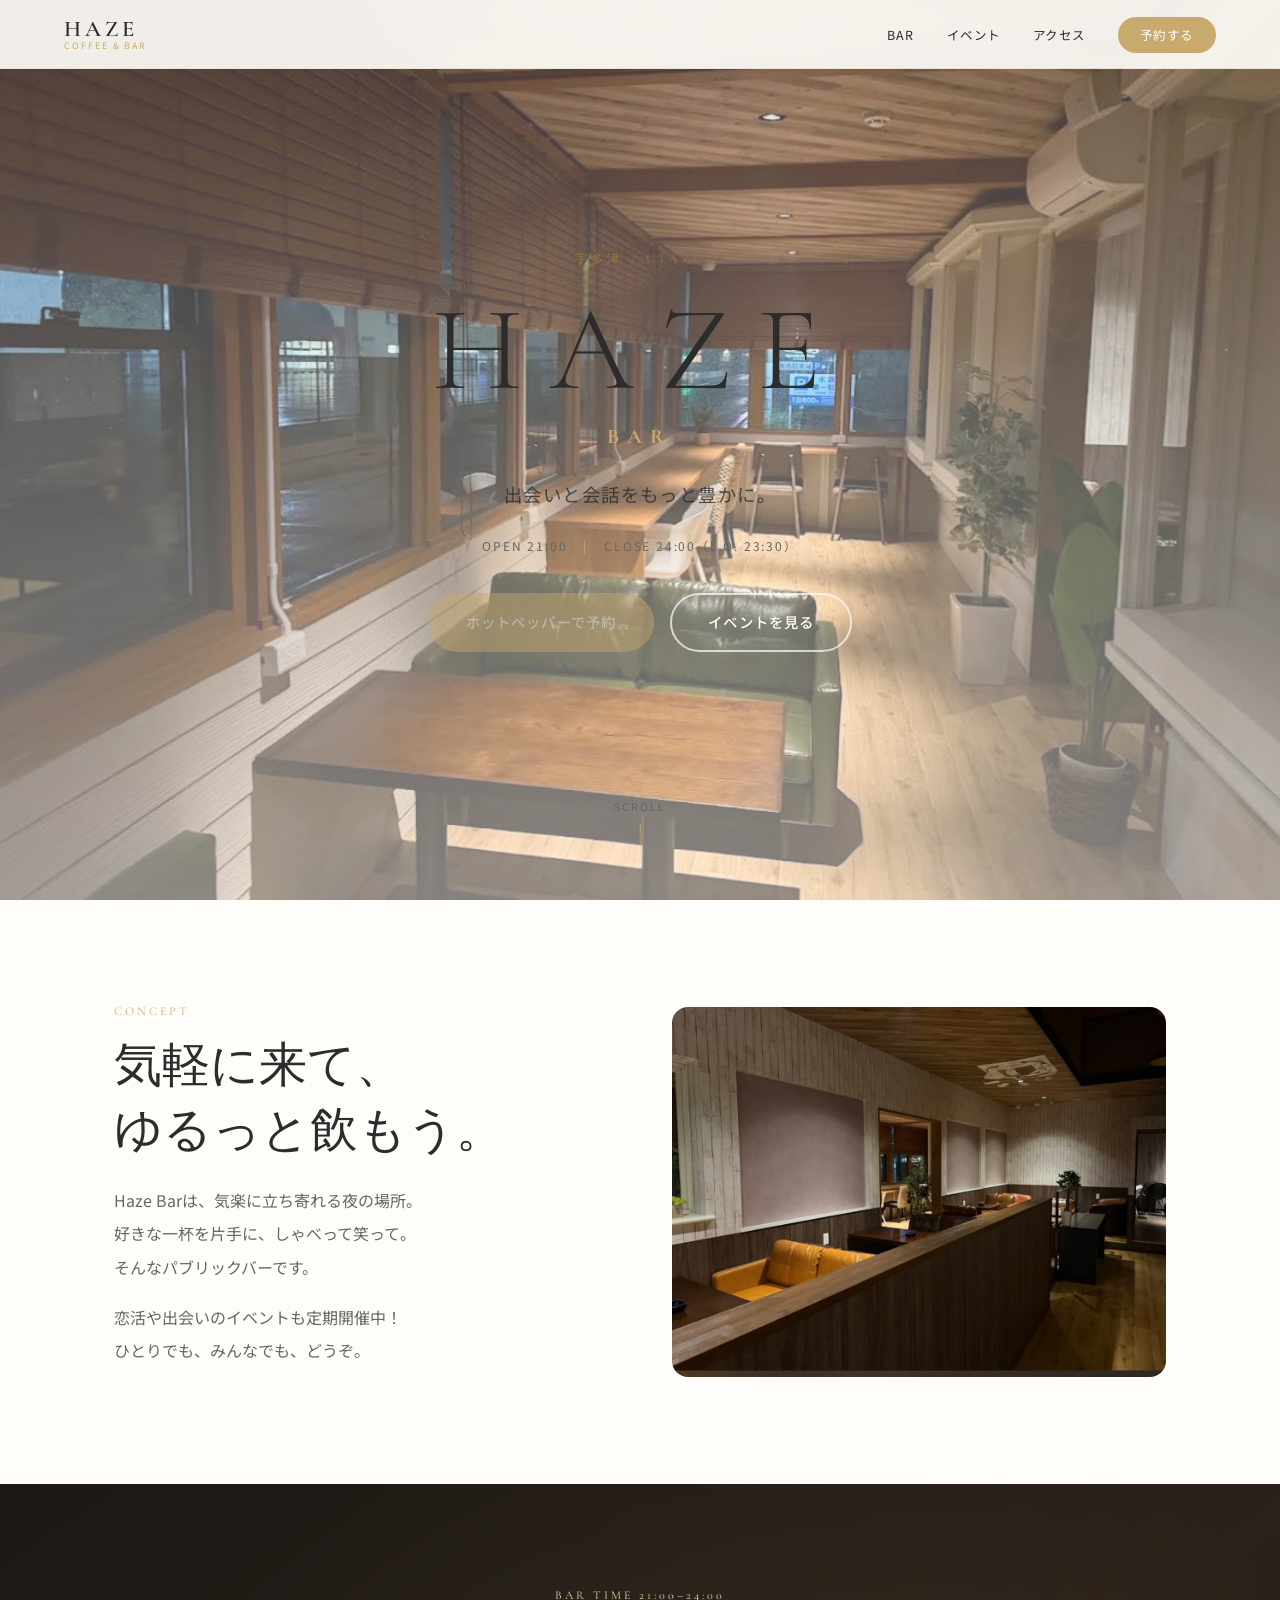
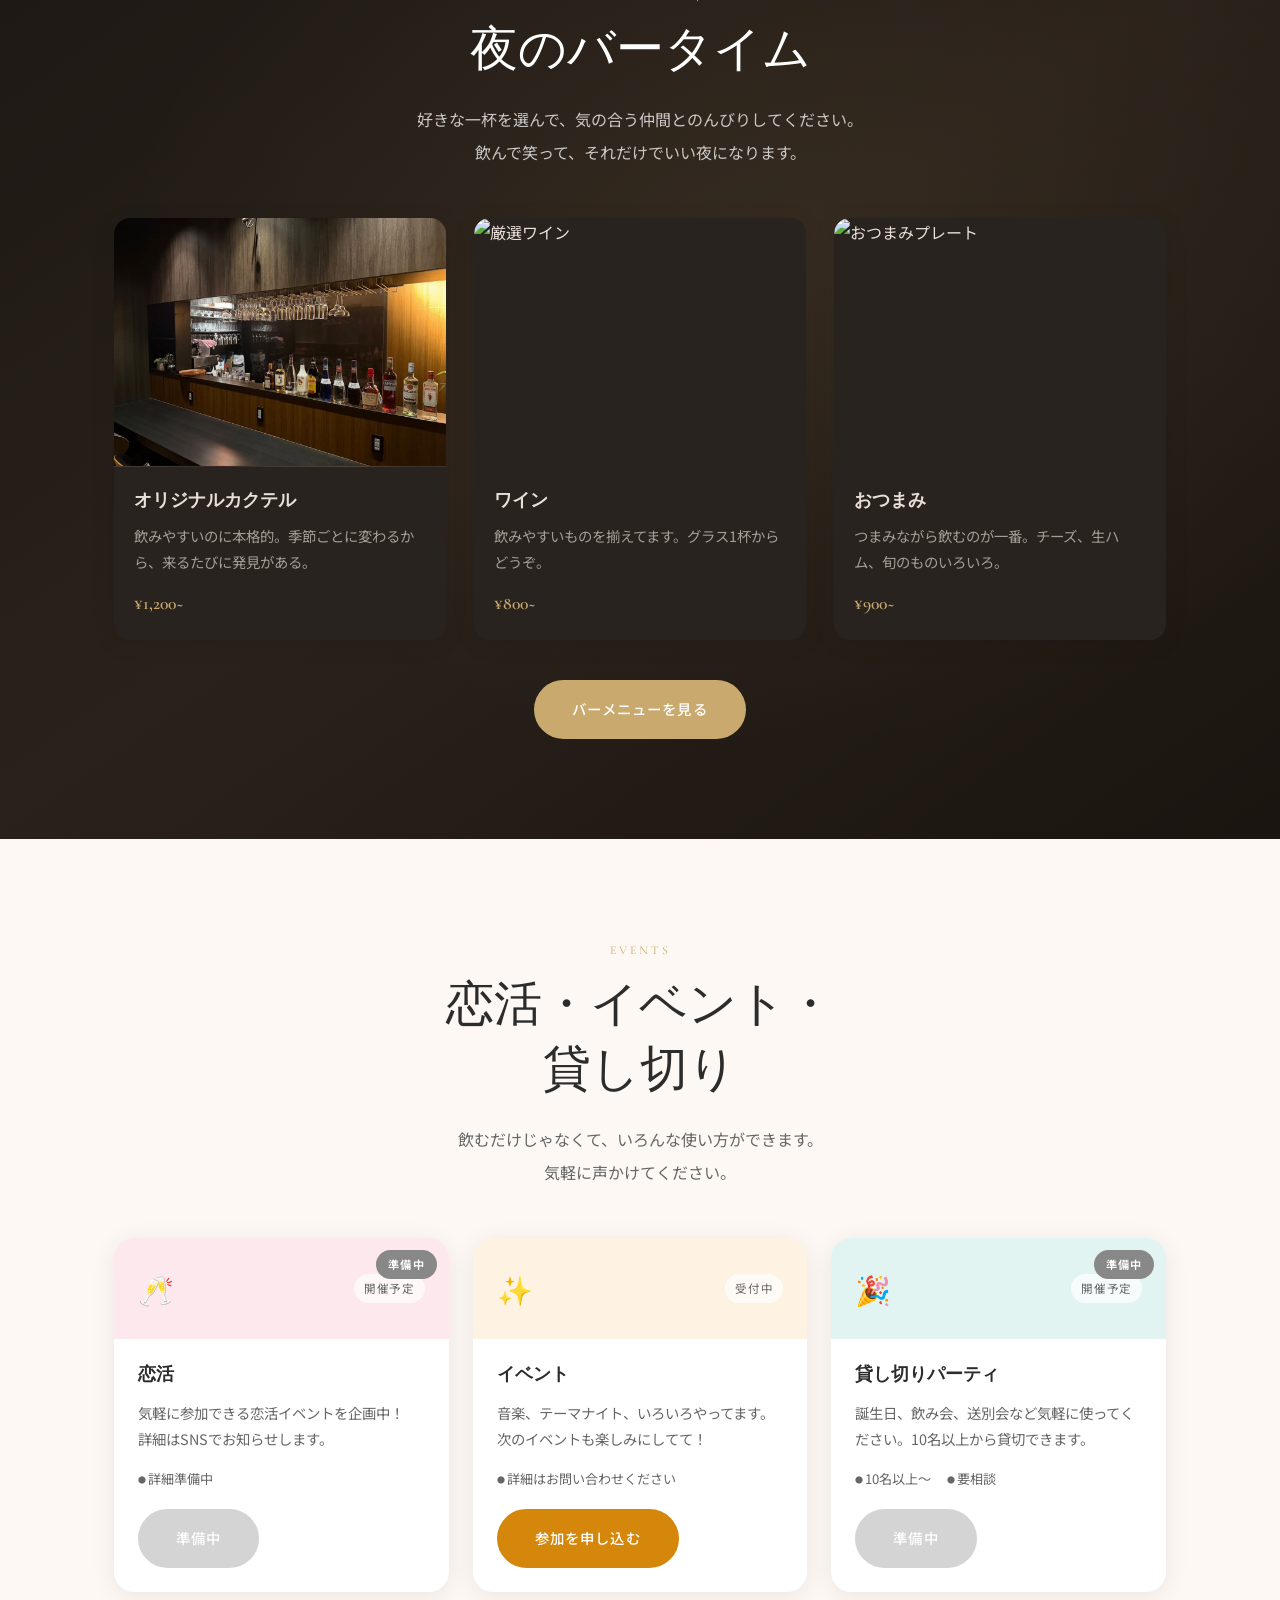
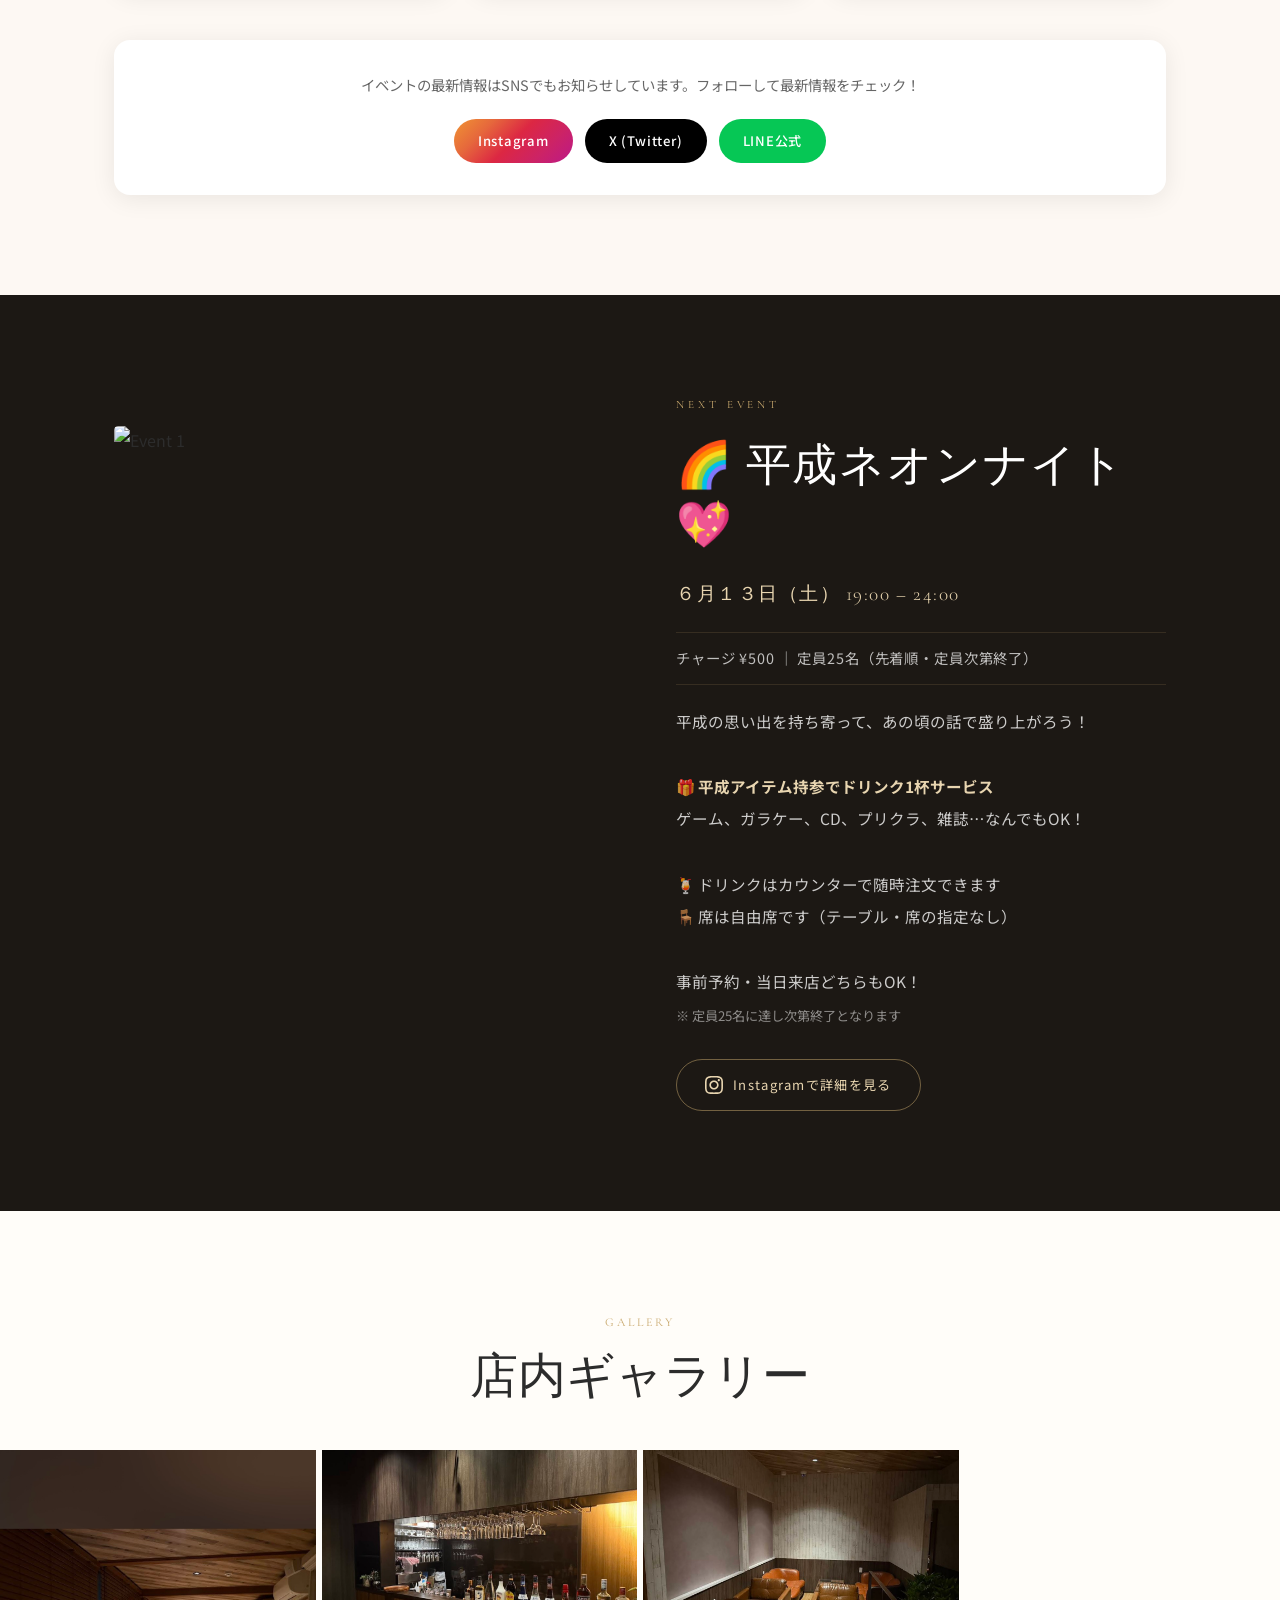
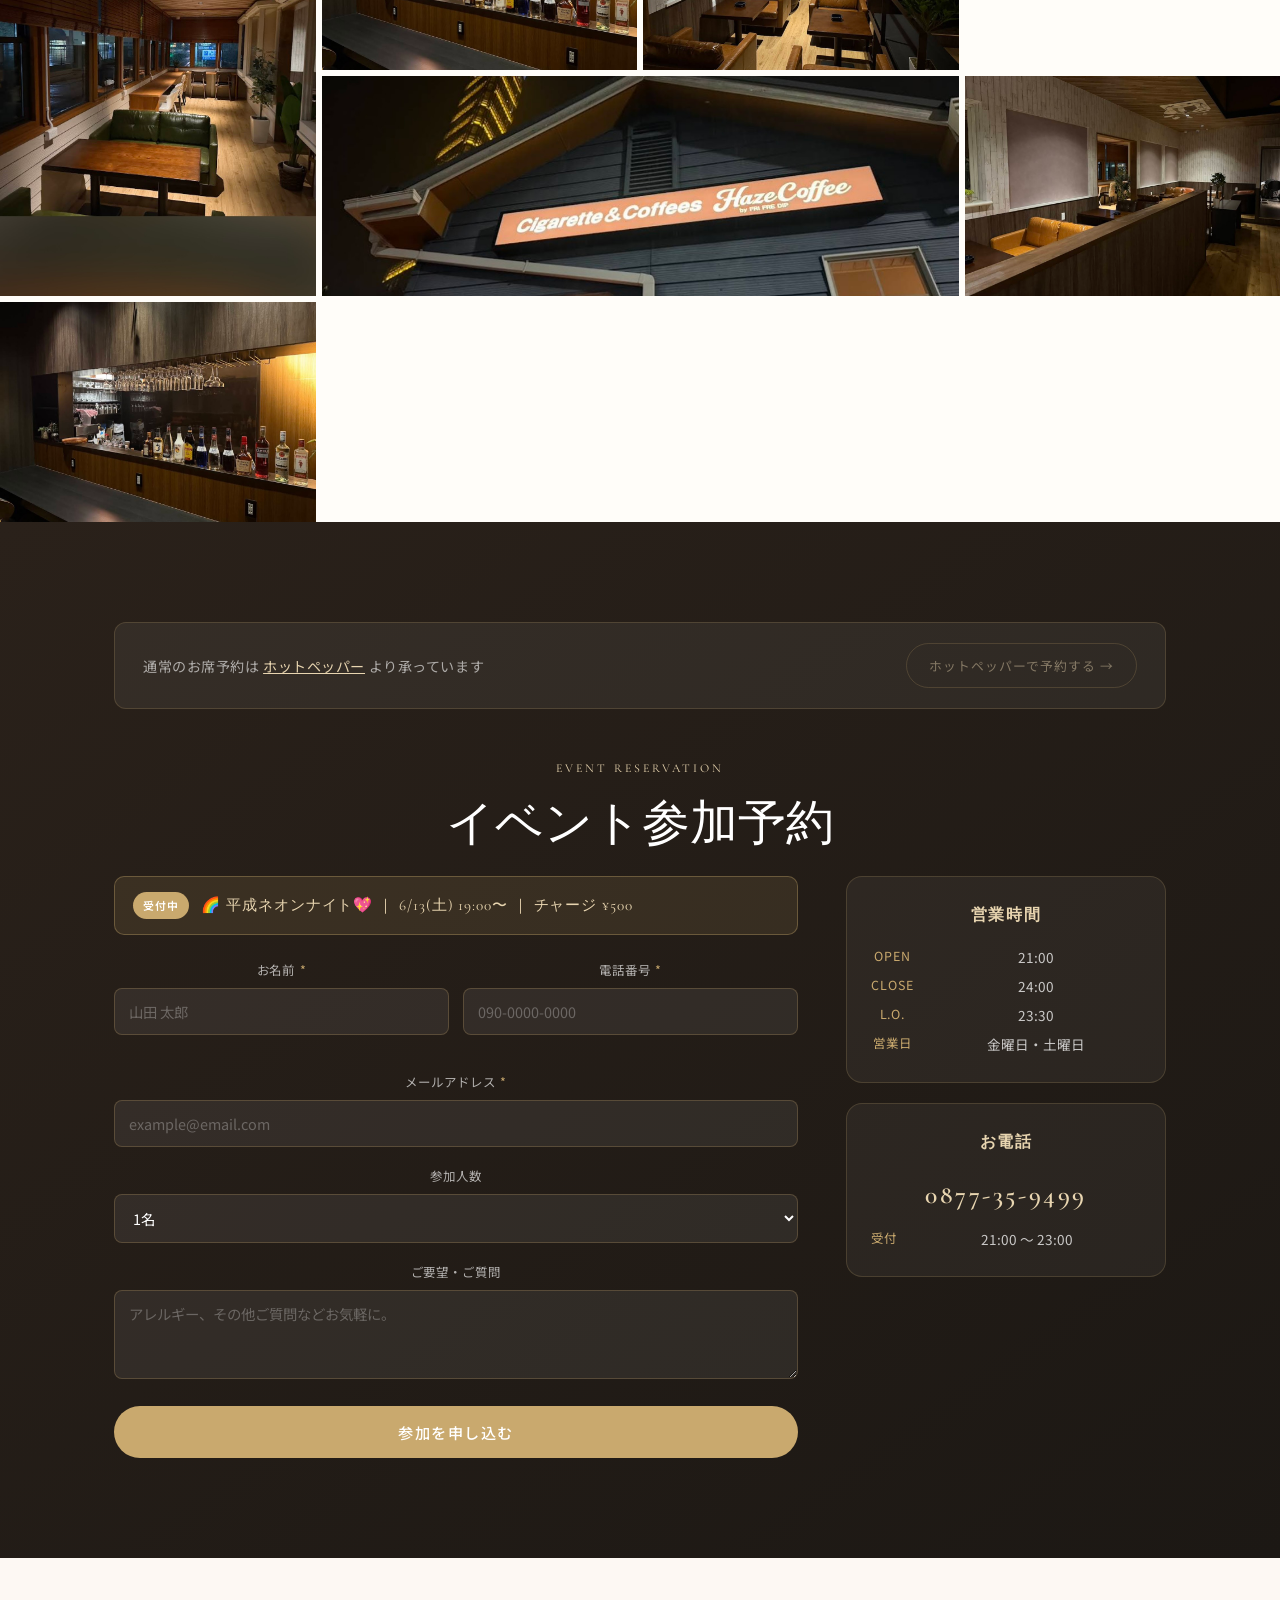
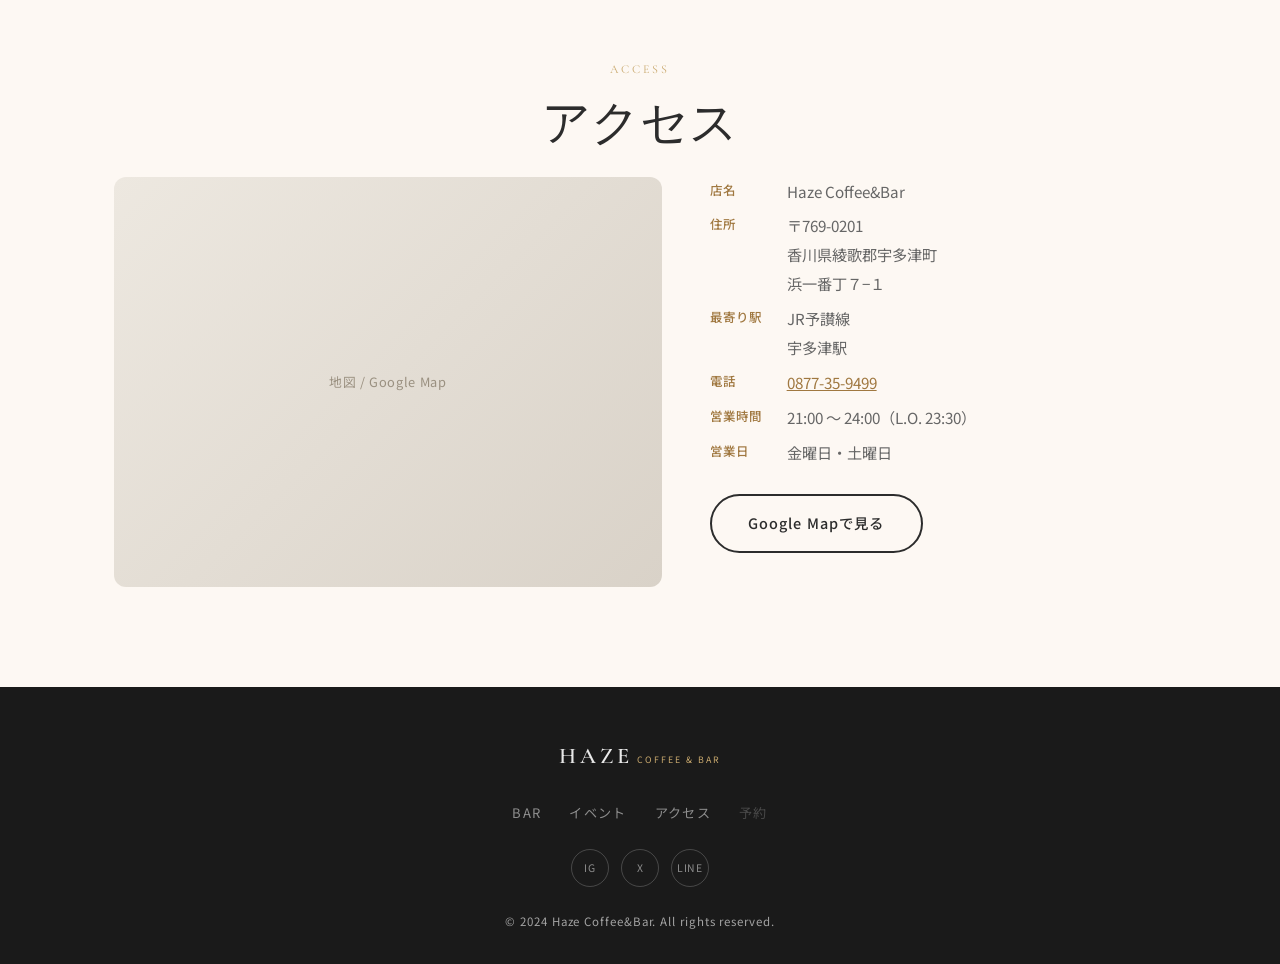
==== commit 62e0b61c: "平成ネオンナイト詳細追加・定員25名管理・恋活変更" ====
--- a/index.html
+++ b/index.html
@@ -244,23 +244,26 @@
           <p class="next-event__label">NEXT EVENT</p>
 
           <!-- ▼ イベント名 -->
-          <h2 class="next-event__title">🌈 平成ナイト💖</h2>
+          <h2 class="next-event__title">🌈 平成ネオンナイト💖</h2>
 
           <!-- ▼ 開催日時 -->
-          <p class="next-event__date">６月１３日（土曜日）&nbsp;１９時〜</p>
+          <p class="next-event__date">６月１３日（土）&nbsp;19:00 – 24:00</p>
 
           <!-- ▼ タグライン（短いキャッチ） -->
-          <p class="next-event__tags">平成の思い出を持ち寄って、あの頃の話で盛り上がる一夜。</p>
+          <p class="next-event__tags">チャージ ¥500 ｜ 定員25名（先着順・定員次第終了）</p>
 
           <!-- ▼ 説明文 -->
           <p class="next-event__desc">
-            ゲーム、ガラケー、CD、雑誌、プリクラなど、<br>
-            あなたの「平成」をぜひお持ちください。<br>
+            平成の思い出を持ち寄って、あの頃の話で盛り上がろう！<br>
             <br>
-            平成アイテムをお持ちいただいた方には<br>
-            ドリンク1杯分のチケットをプレゼント。<br>
+            🎁 <strong style="color:var(--gold-light)">平成アイテム持参でドリンク1杯サービス</strong><br>
+            ゲーム、ガラケー、CD、プリクラ、雑誌…なんでもOK！<br>
             <br>
-            詳細はInstagramをご確認ください。
+            🍹 ドリンクはカウンターで随時注文できます<br>
+            🪑 席は自由席です（テーブル・席の指定なし）<br>
+            <br>
+            事前予約・当日来店どちらもOK！<br>
+            <span style="color:rgba(255,255,255,0.5);font-size:0.85em">※ 定員25名に達し次第終了となります</span>
           </p>
 
           <!-- ▼ Instagram URL（href="..."を変更） -->
@@ -350,12 +353,12 @@
           <!-- ▼ 現在のイベント名（ここを編集） -->
           <div class="current-event-banner">
             <span class="current-event-badge">受付中</span>
-            <span class="current-event-name">🌈 平成ナイト💖</span>
+            <span class="current-event-name">🌈 平成ネオンナイト💖 ｜ 6/13(土) 19:00〜 ｜ チャージ ¥500</span>
           </div>
 
           <form id="hp-eventForm" class="event-form" novalidate>
             <input type="hidden" name="purpose"    value="event">
-            <input type="hidden" name="event_name" id="hp-eventName" value="🌈 平成ナイト💖">
+            <input type="hidden" name="event_name" id="hp-eventName" value="🌈 平成ネオンナイト💖">
             <div class="hp-form-row">
               <div class="hp-form-group">
                 <label>お名前 <span style="color:var(--gold)">*</span></label>
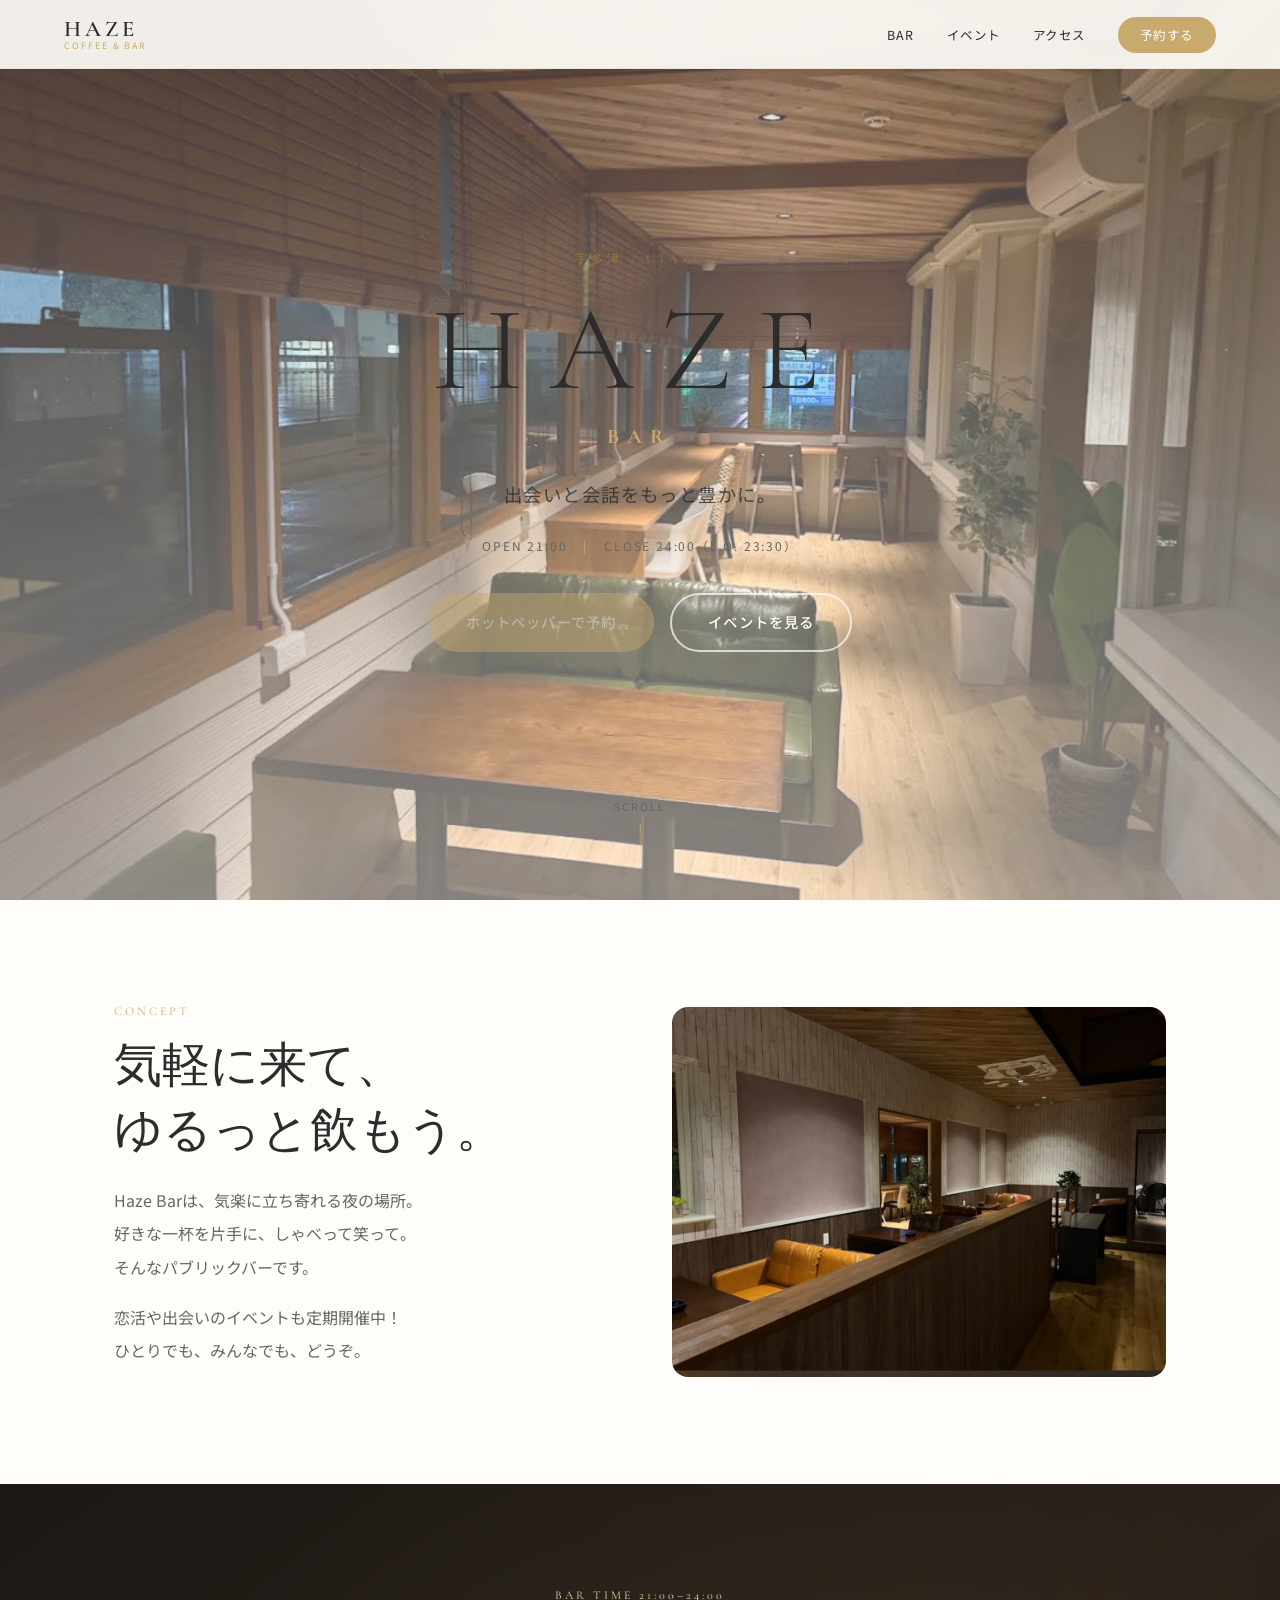
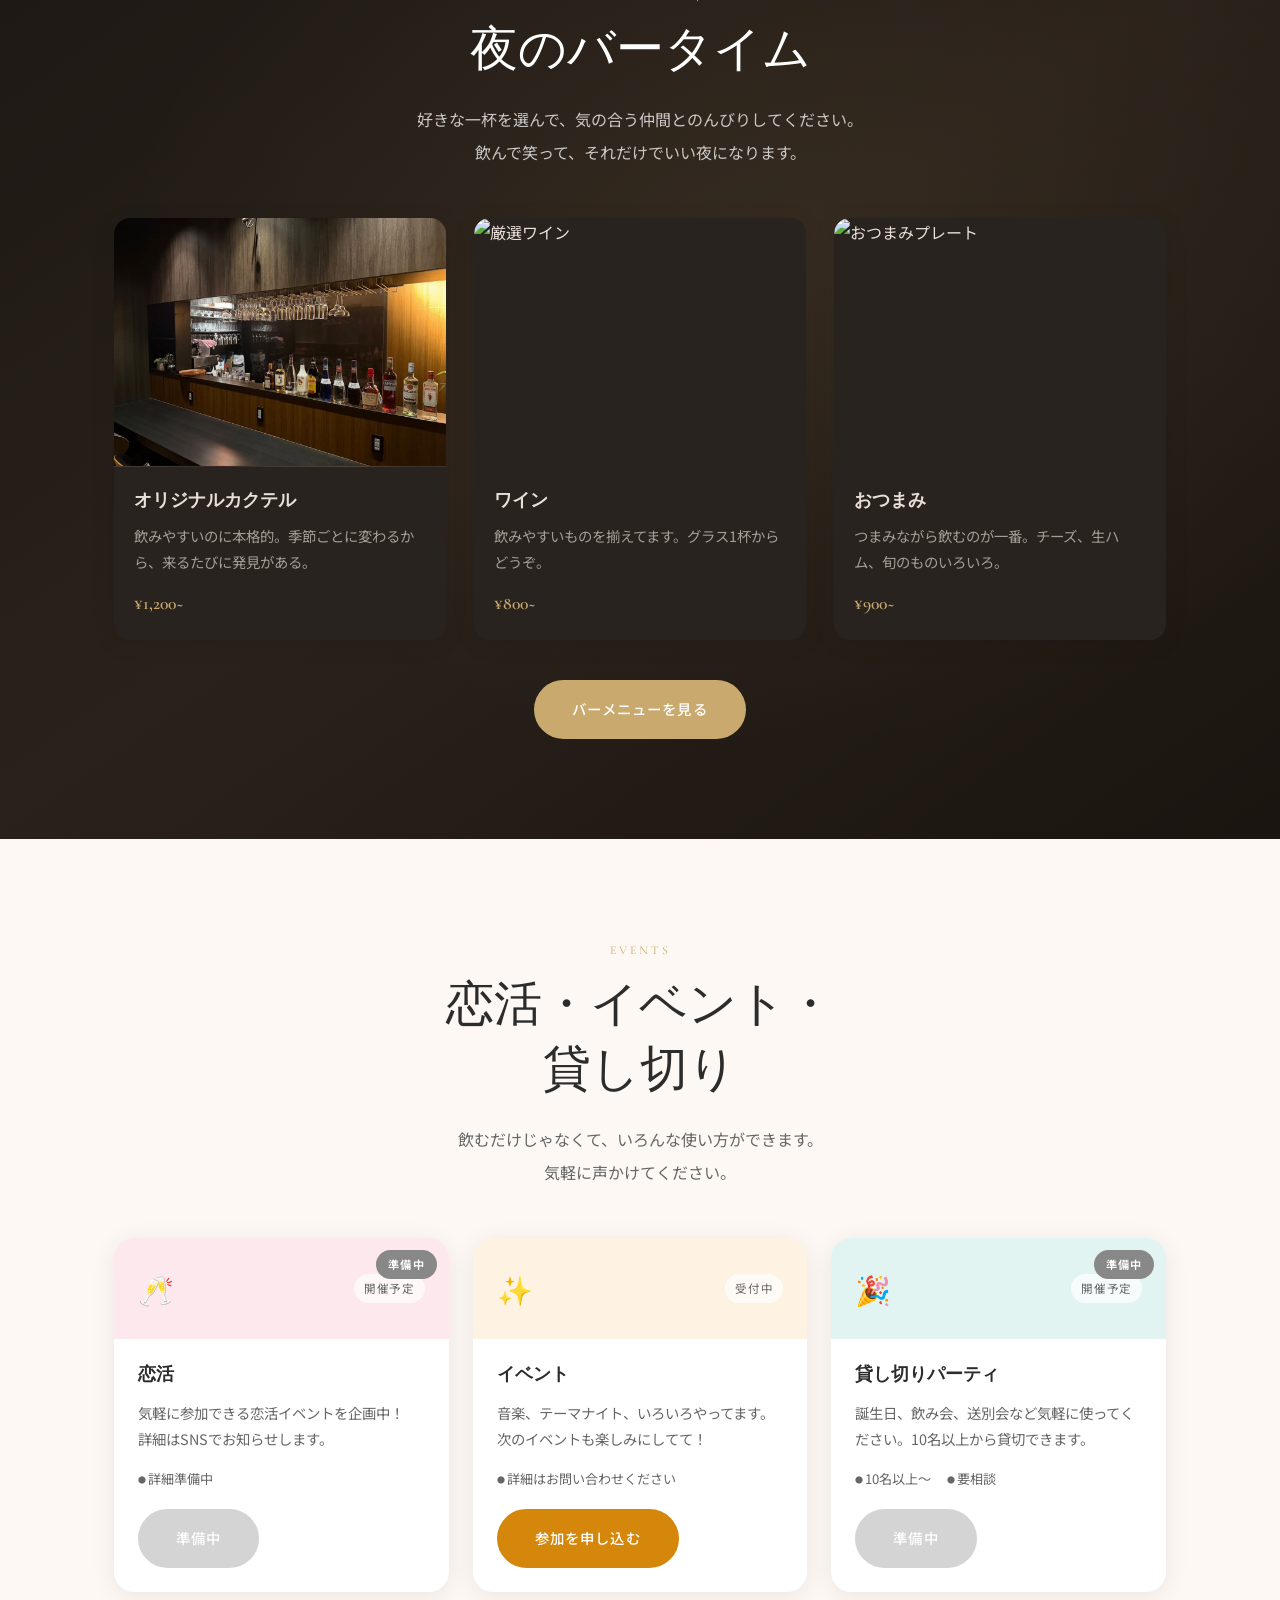
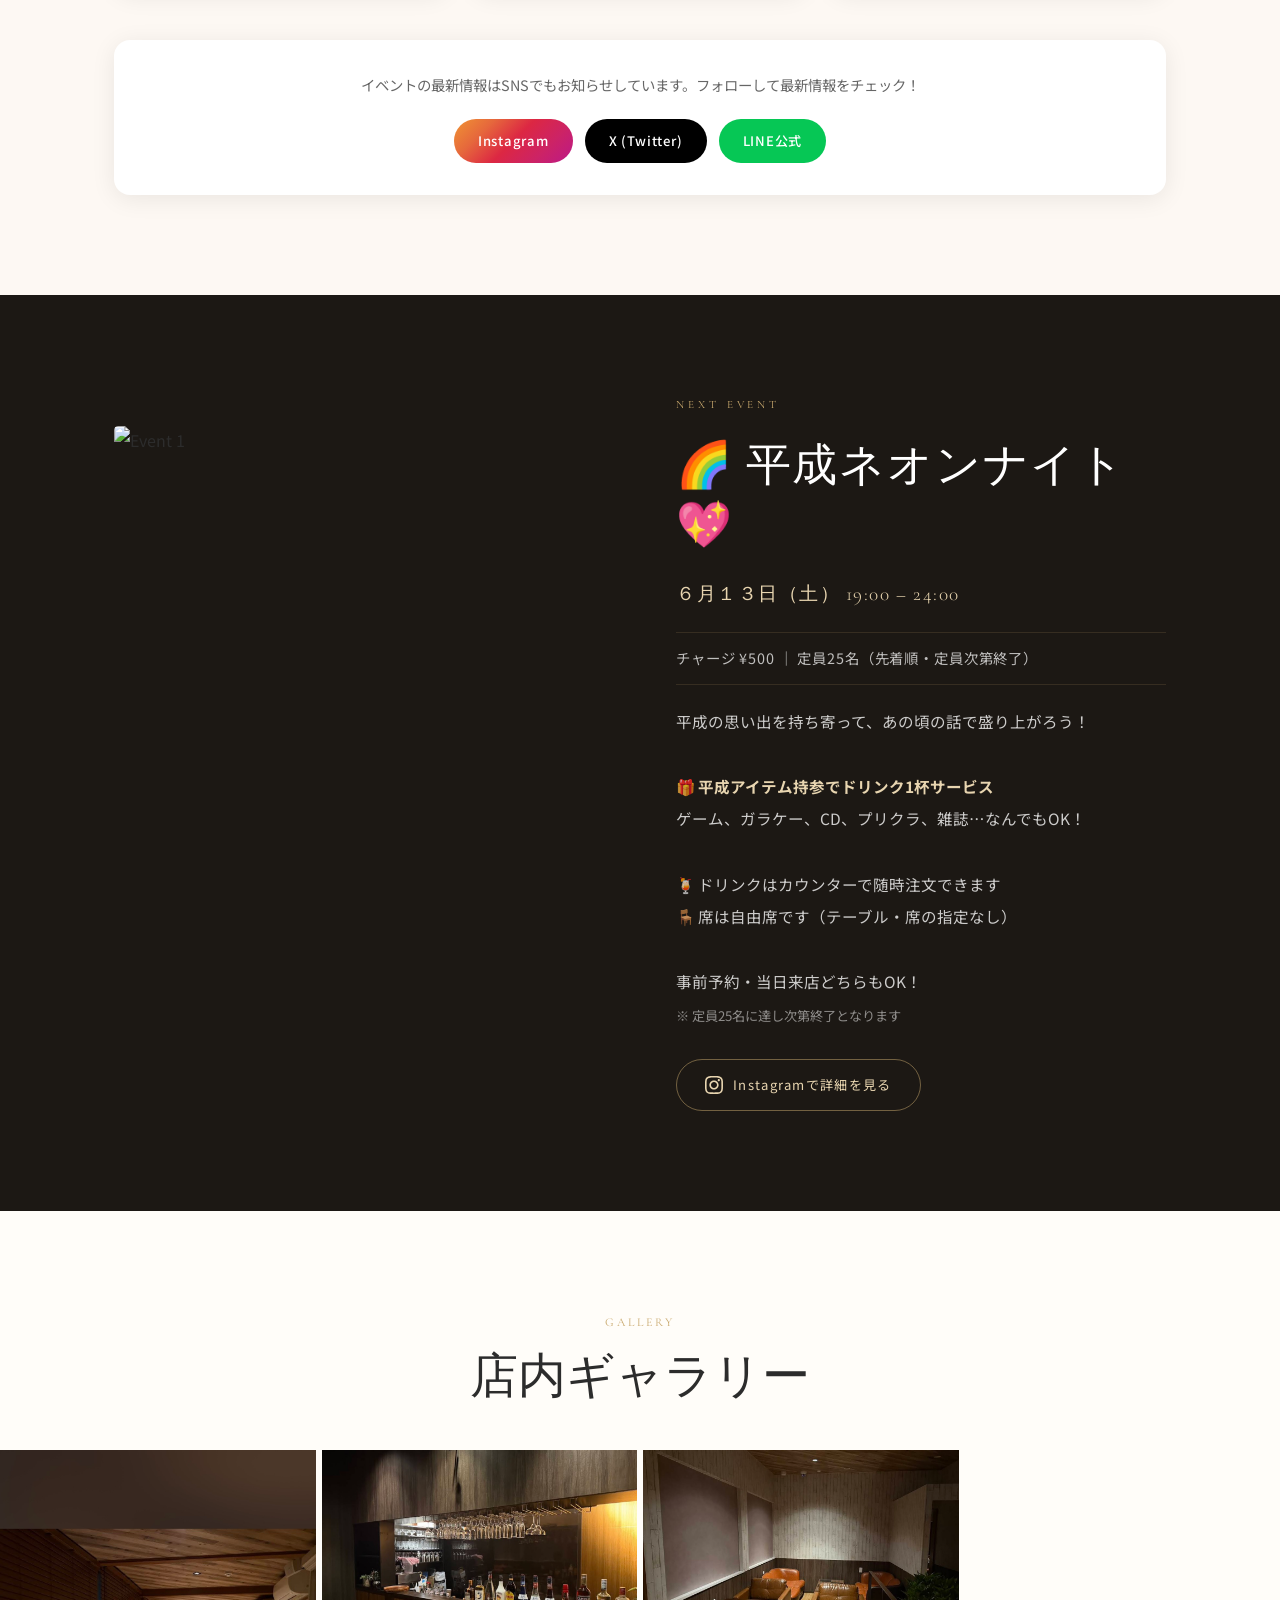
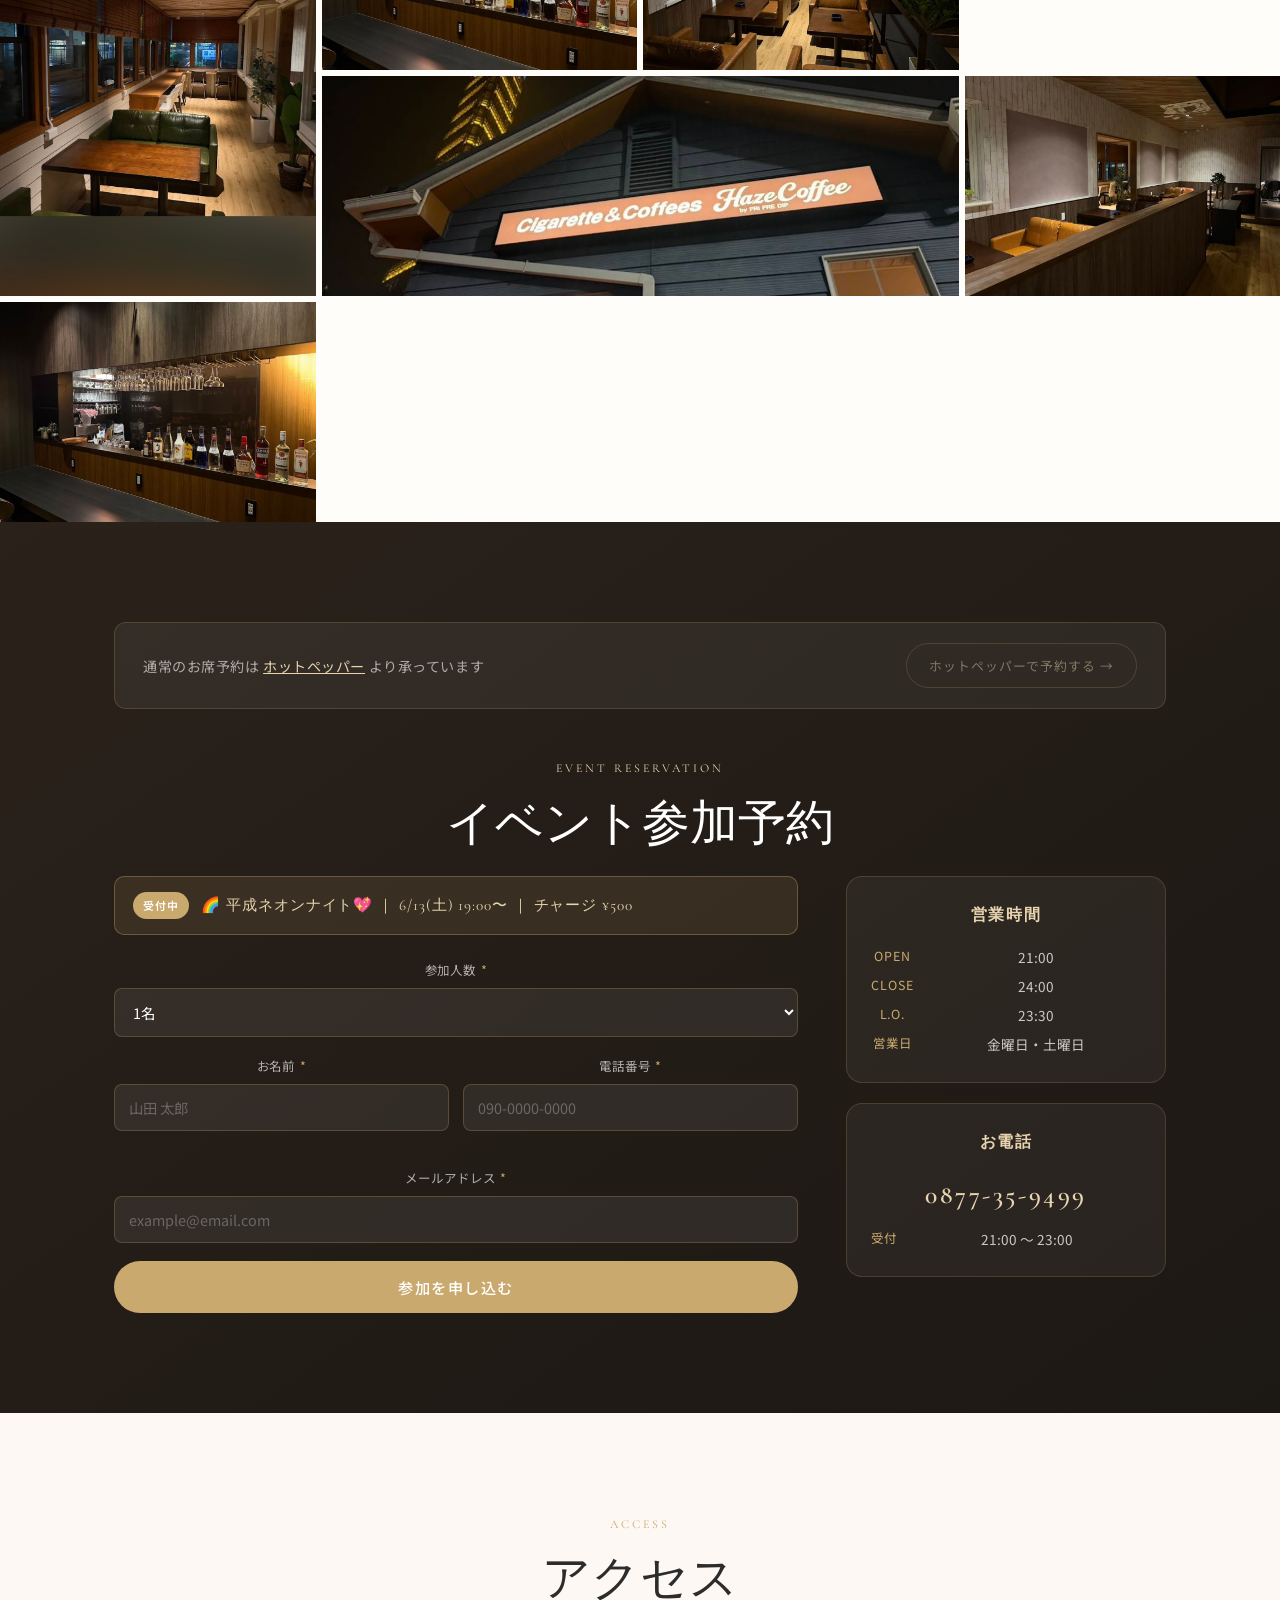
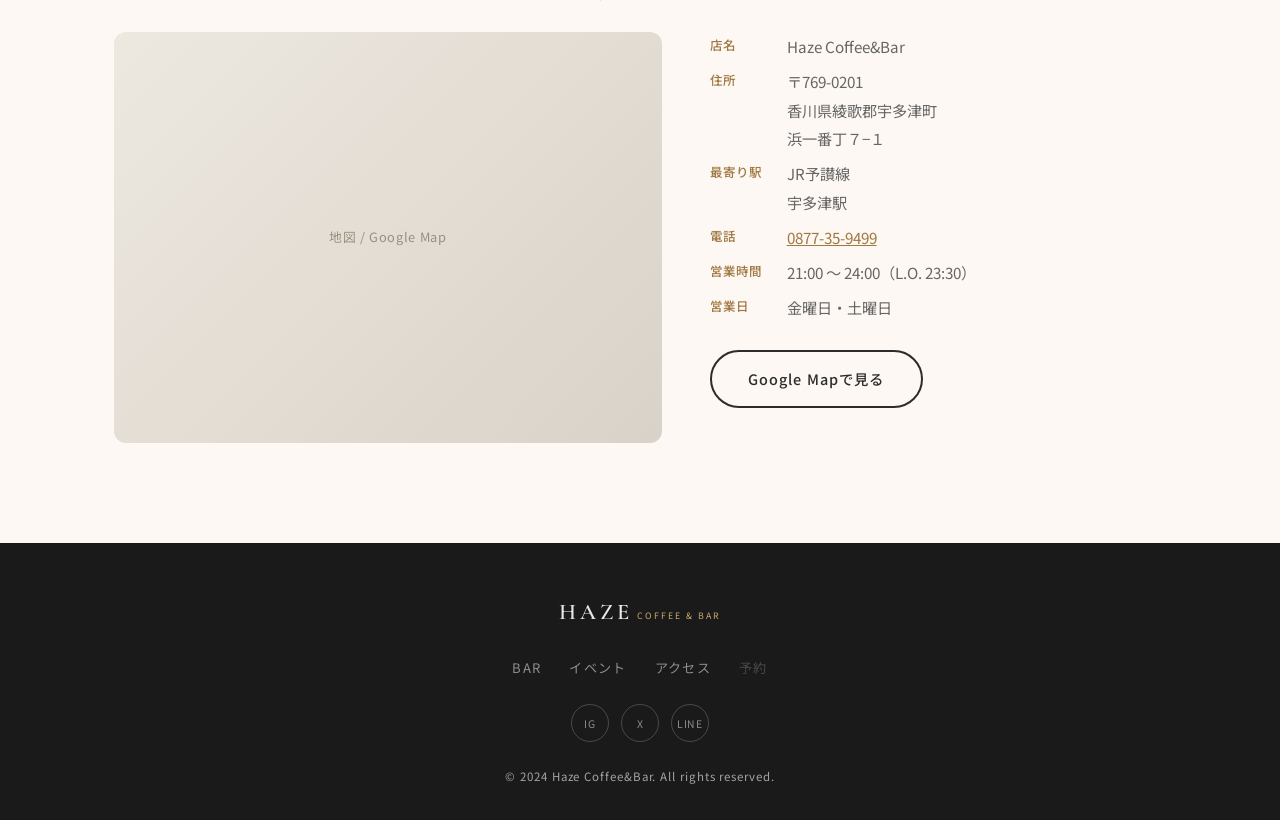
==== commit 1cd6e46d: "イベントフォームを人数・名前・電話・メールのみ・日付固定に簡略化" ====
--- a/index.html
+++ b/index.html
@@ -359,6 +359,19 @@
           <form id="hp-eventForm" class="event-form" novalidate>
             <input type="hidden" name="purpose"    value="event">
             <input type="hidden" name="event_name" id="hp-eventName" value="🌈 平成ネオンナイト💖">
+            <input type="hidden" name="date"       value="2026-06-13">
+            <input type="hidden" name="message"    value="平成ネオンナイト 6/13">
+
+            <div class="hp-form-group">
+              <label>参加人数 <span style="color:var(--gold)">*</span></label>
+              <select name="guests" required>
+                <option value="1名">1名</option>
+                <option value="2名">2名</option>
+                <option value="3名">3名</option>
+                <option value="4名">4名</option>
+                <option value="5名以上">5名以上（要相談）</option>
+              </select>
+            </div>
             <div class="hp-form-row">
               <div class="hp-form-group">
                 <label>お名前 <span style="color:var(--gold)">*</span></label>
@@ -372,18 +385,6 @@
             <div class="hp-form-group">
               <label>メールアドレス <span style="color:var(--gold)">*</span></label>
               <input type="email" name="email" placeholder="example@email.com" required>
-            </div>
-            <div class="hp-form-group">
-              <label>参加人数</label>
-              <select name="guests">
-                <option value="1名">1名</option><option value="2名">2名</option>
-                <option value="3名">3名</option><option value="4名">4名</option>
-                <option value="5名以上">5名以上（要相談）</option>
-              </select>
-            </div>
-            <div class="hp-form-group">
-              <label>ご要望・ご質問</label>
-              <textarea name="message" rows="3" placeholder="アレルギー、その他ご質問などお気軽に。"></textarea>
             </div>
             <div id="hp-eventMsg" class="hp-form-message" style="display:none"></div>
             <button type="submit" class="hp-submit-btn">参加を申し込む</button>
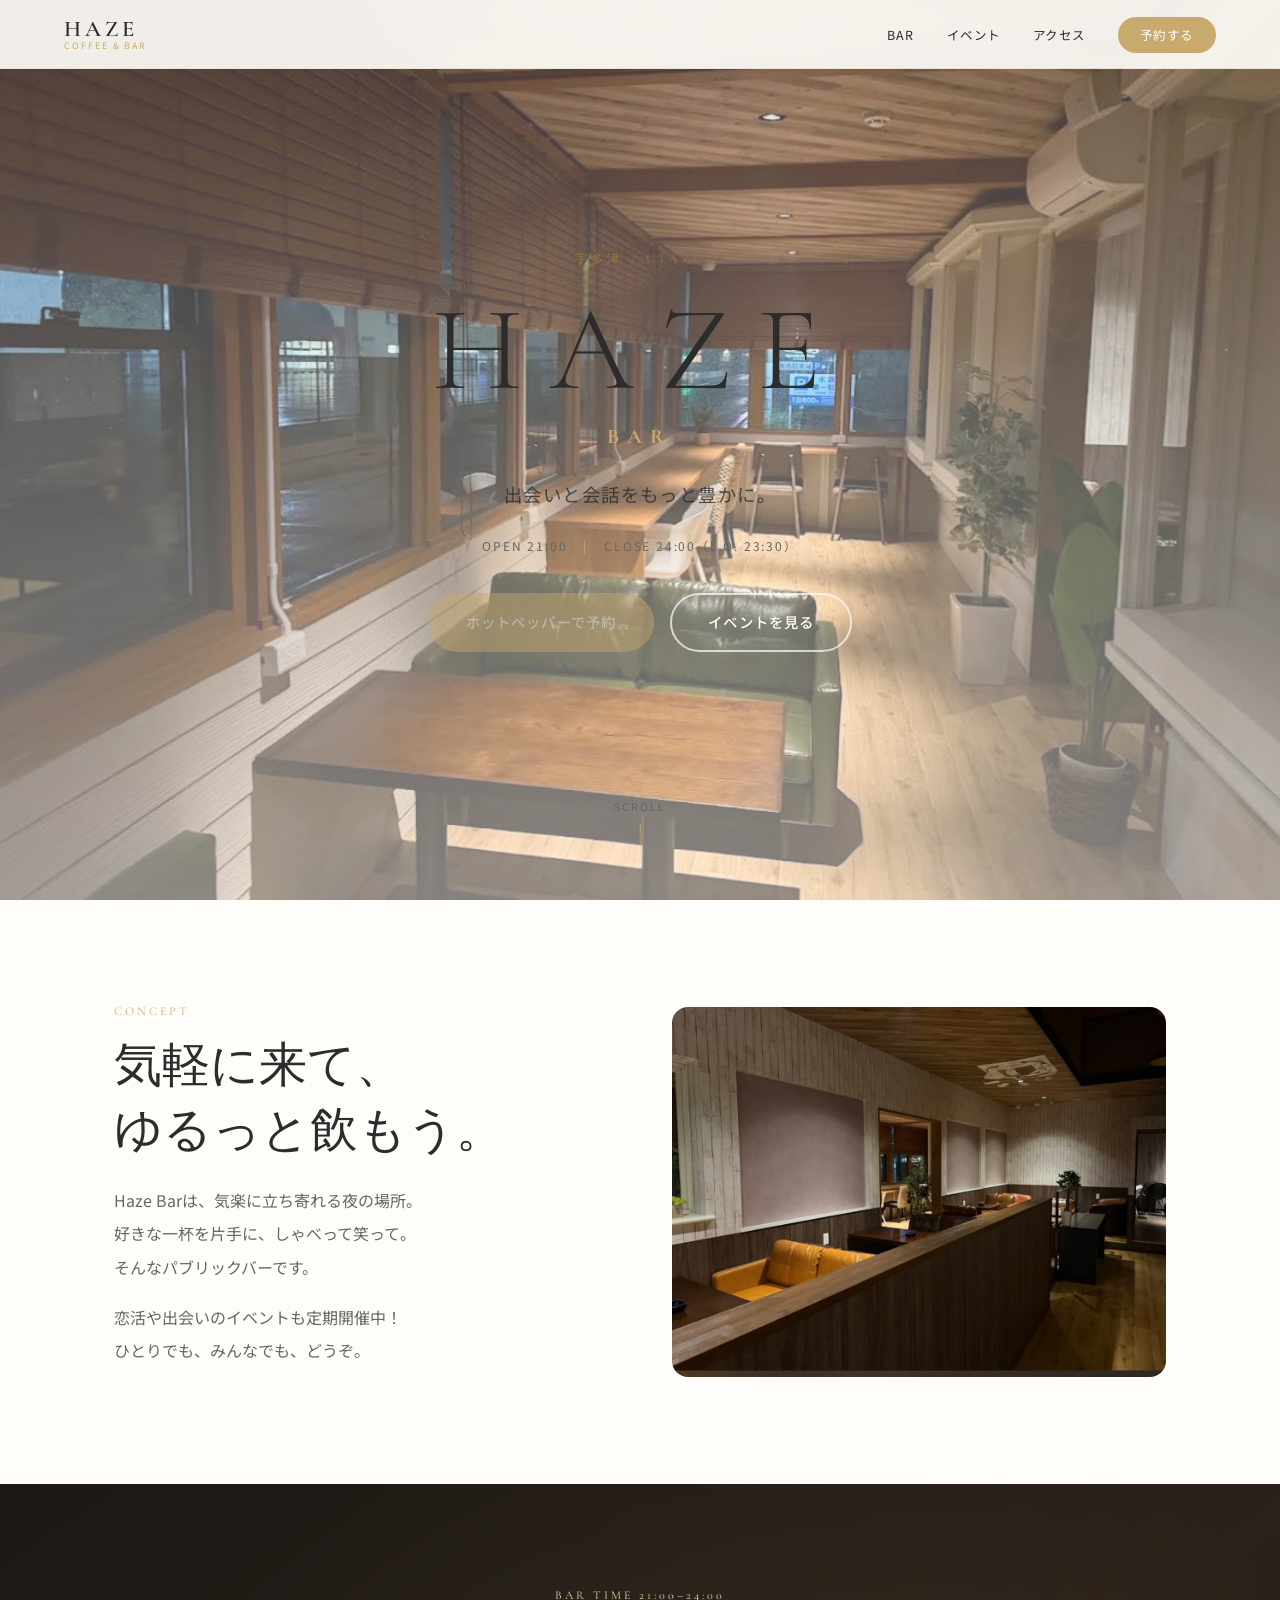
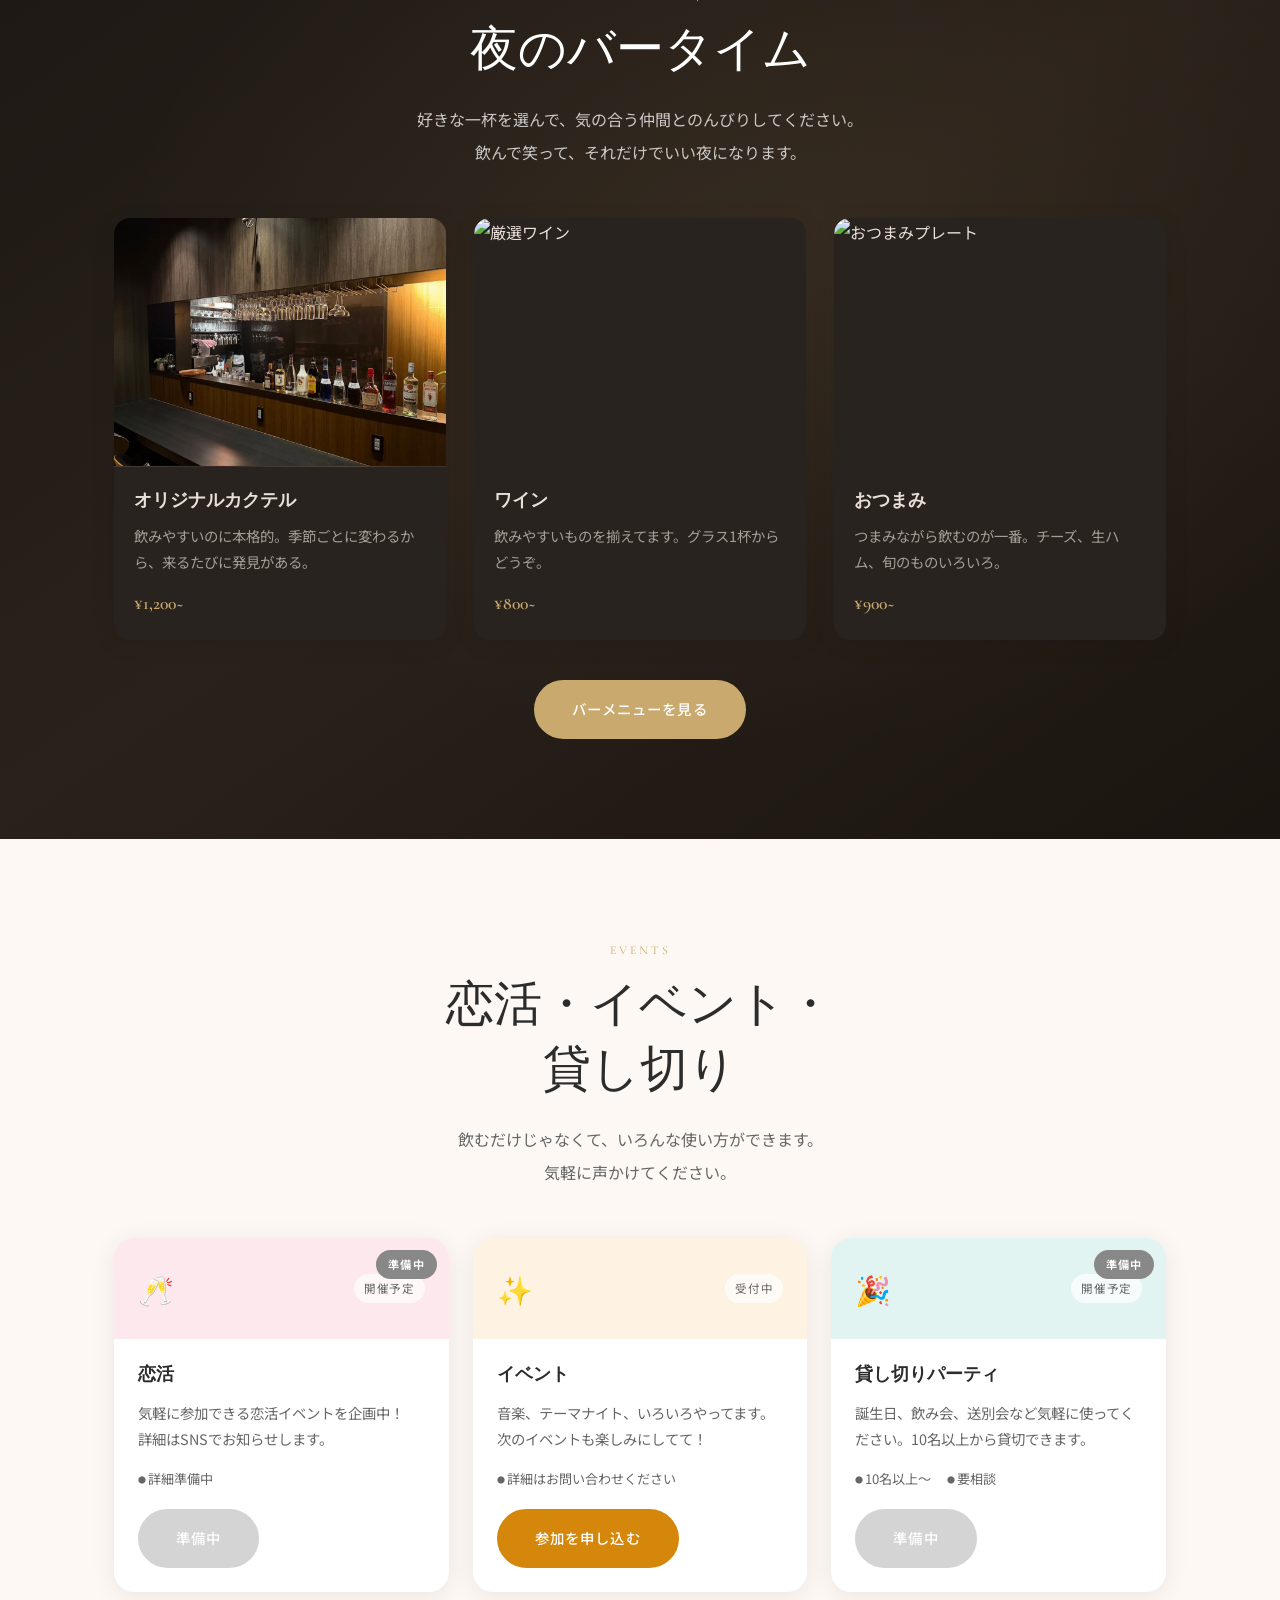
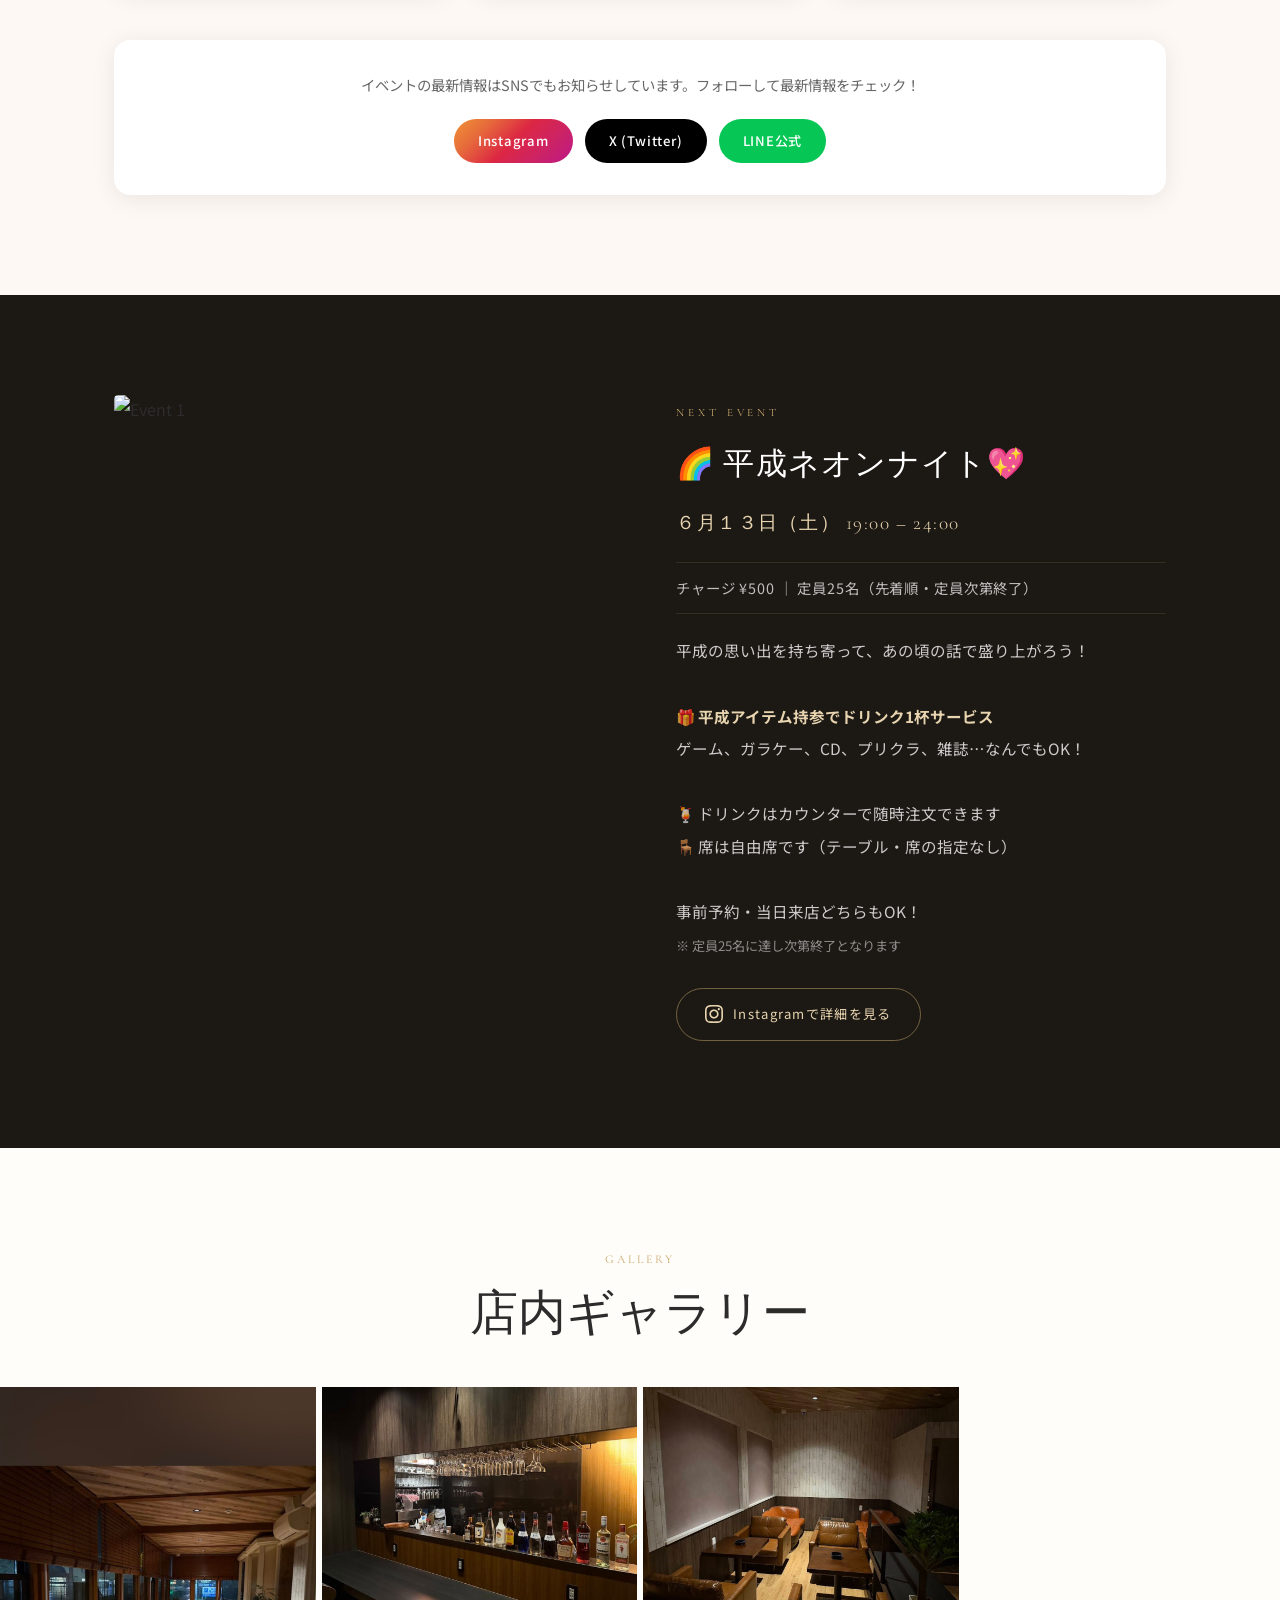
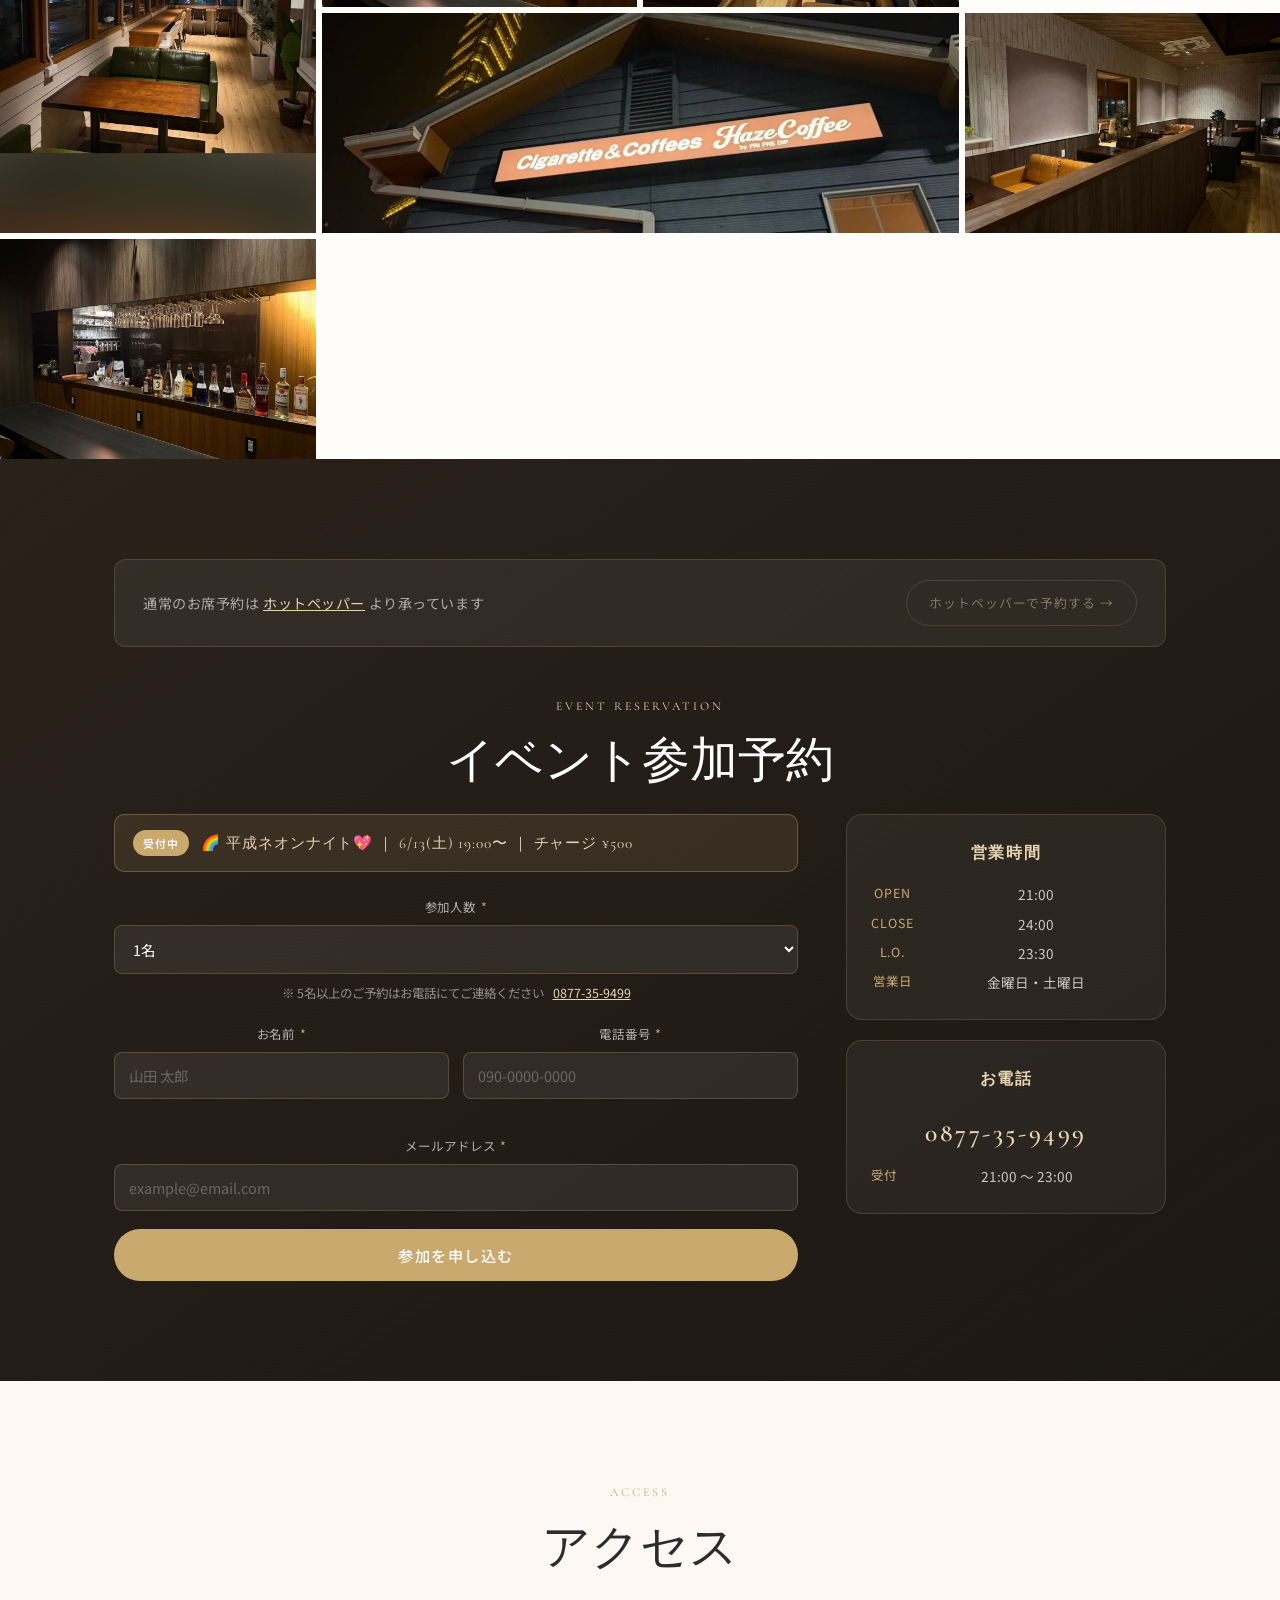
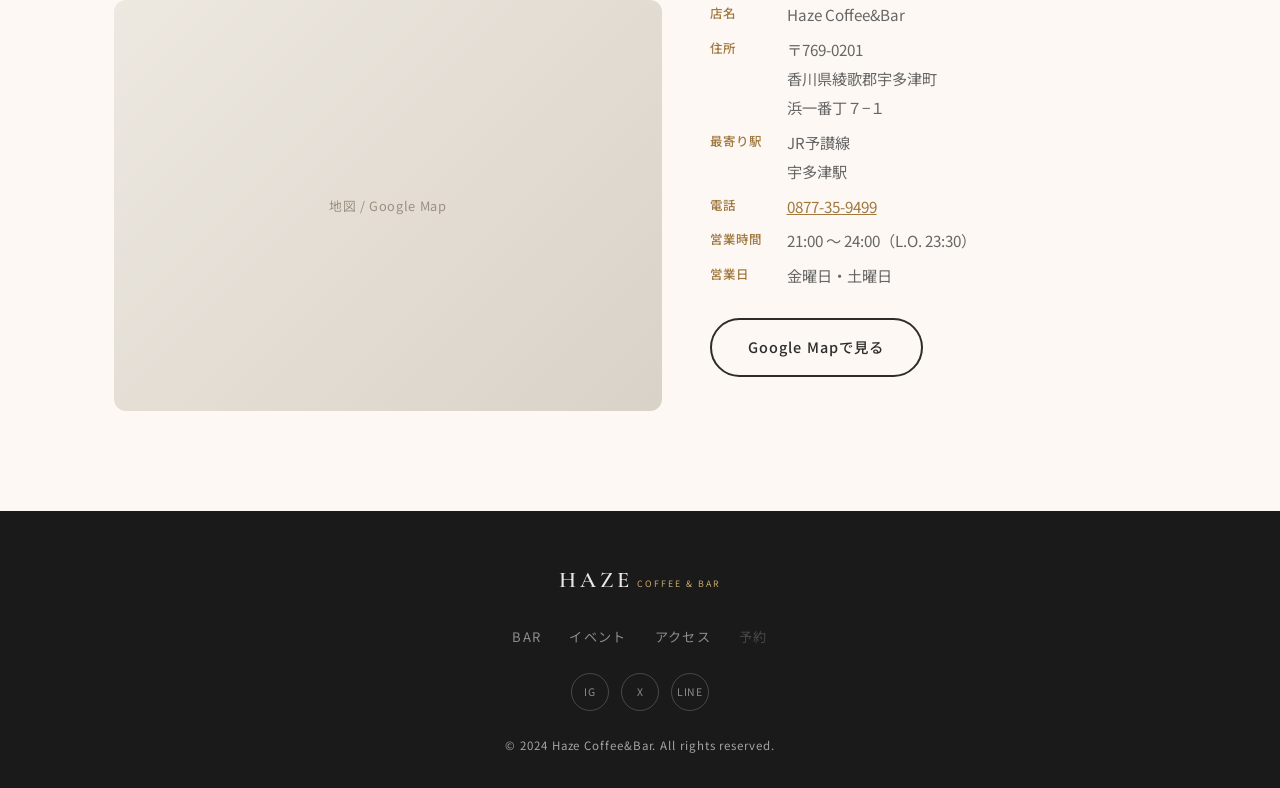
==== commit 56b64ef3: "イベント予約を4名まで・5名以上は電話案内に変更" ====
--- a/index.html
+++ b/index.html
@@ -369,8 +369,11 @@
                 <option value="2名">2名</option>
                 <option value="3名">3名</option>
                 <option value="4名">4名</option>
-                <option value="5名以上">5名以上（要相談）</option>
               </select>
+              <p style="margin-top:8px;font-size:0.78rem;color:rgba(255,255,255,0.5);">
+                ※ 5名以上のご予約はお電話にてご連絡ください
+                <a href="tel:0877-35-9499" style="color:var(--gold-light);text-decoration:underline;margin-left:6px;">0877-35-9499</a>
+              </p>
             </div>
             <div class="hp-form-row">
               <div class="hp-form-group">
--- a/style.css
+++ b/style.css
@@ -1529,9 +1529,11 @@
 
 /* NEXT EVENT セクション */
 .next-event__title {
-  font-size: clamp(1.8rem, 3.5vw, 3rem);
-  line-height: 1.35;
-  word-break: keep-all;
+  font-size: clamp(1.3rem, 2.4vw, 2.2rem);
+  line-height: 1.4;
+  white-space: nowrap;
+  overflow: hidden;
+  text-overflow: ellipsis;
 }
 .next-event__date {
   font-size: clamp(1rem, 2vw, 1.2rem);
@@ -1607,7 +1609,7 @@
     gap: 28px;
   }
   .next-event__image-wrap { aspect-ratio: 4/3; }
-  .next-event__title  { font-size: clamp(1.5rem, 6vw, 2.2rem); }
+  .next-event__title  { font-size: clamp(1rem, 4.5vw, 1.6rem); white-space: nowrap; }
   .next-event__date   { font-size: 1rem; }
   .next-event__tags   { font-size: 0.88rem; }
   .next-event__desc   { font-size: 0.93rem; }
@@ -1644,6 +1646,6 @@
   .hero__cta .btn { width: 100%; text-align: center; padding: 13px 20px; }
 
   /* NEXT EVENT 超小画面 */
-  .next-event__title { font-size: 1.5rem; }
+  .next-event__title { font-size: clamp(0.9rem, 4vw, 1.4rem); white-space: nowrap; }
   .next-event__ig-btn { font-size: 0.8rem; padding: 11px 20px; width: 100%; justify-content: center; }
 }
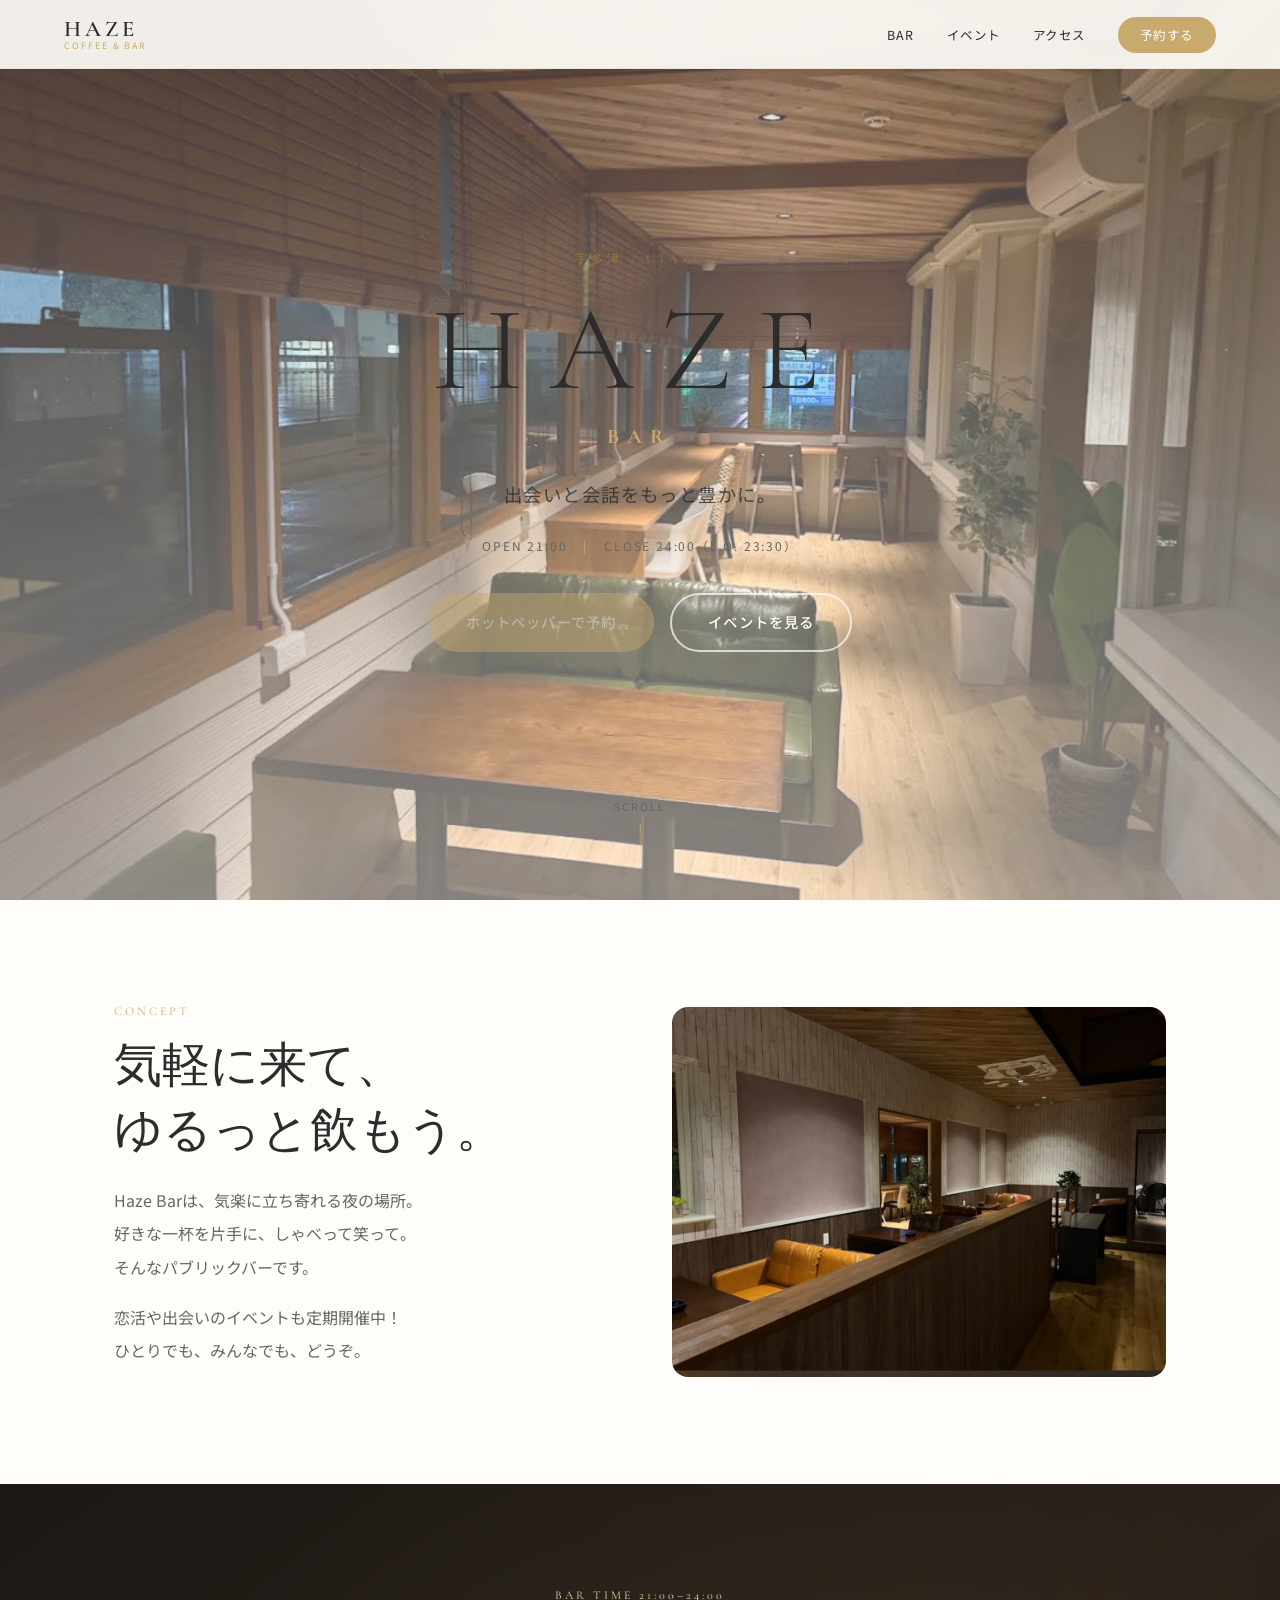
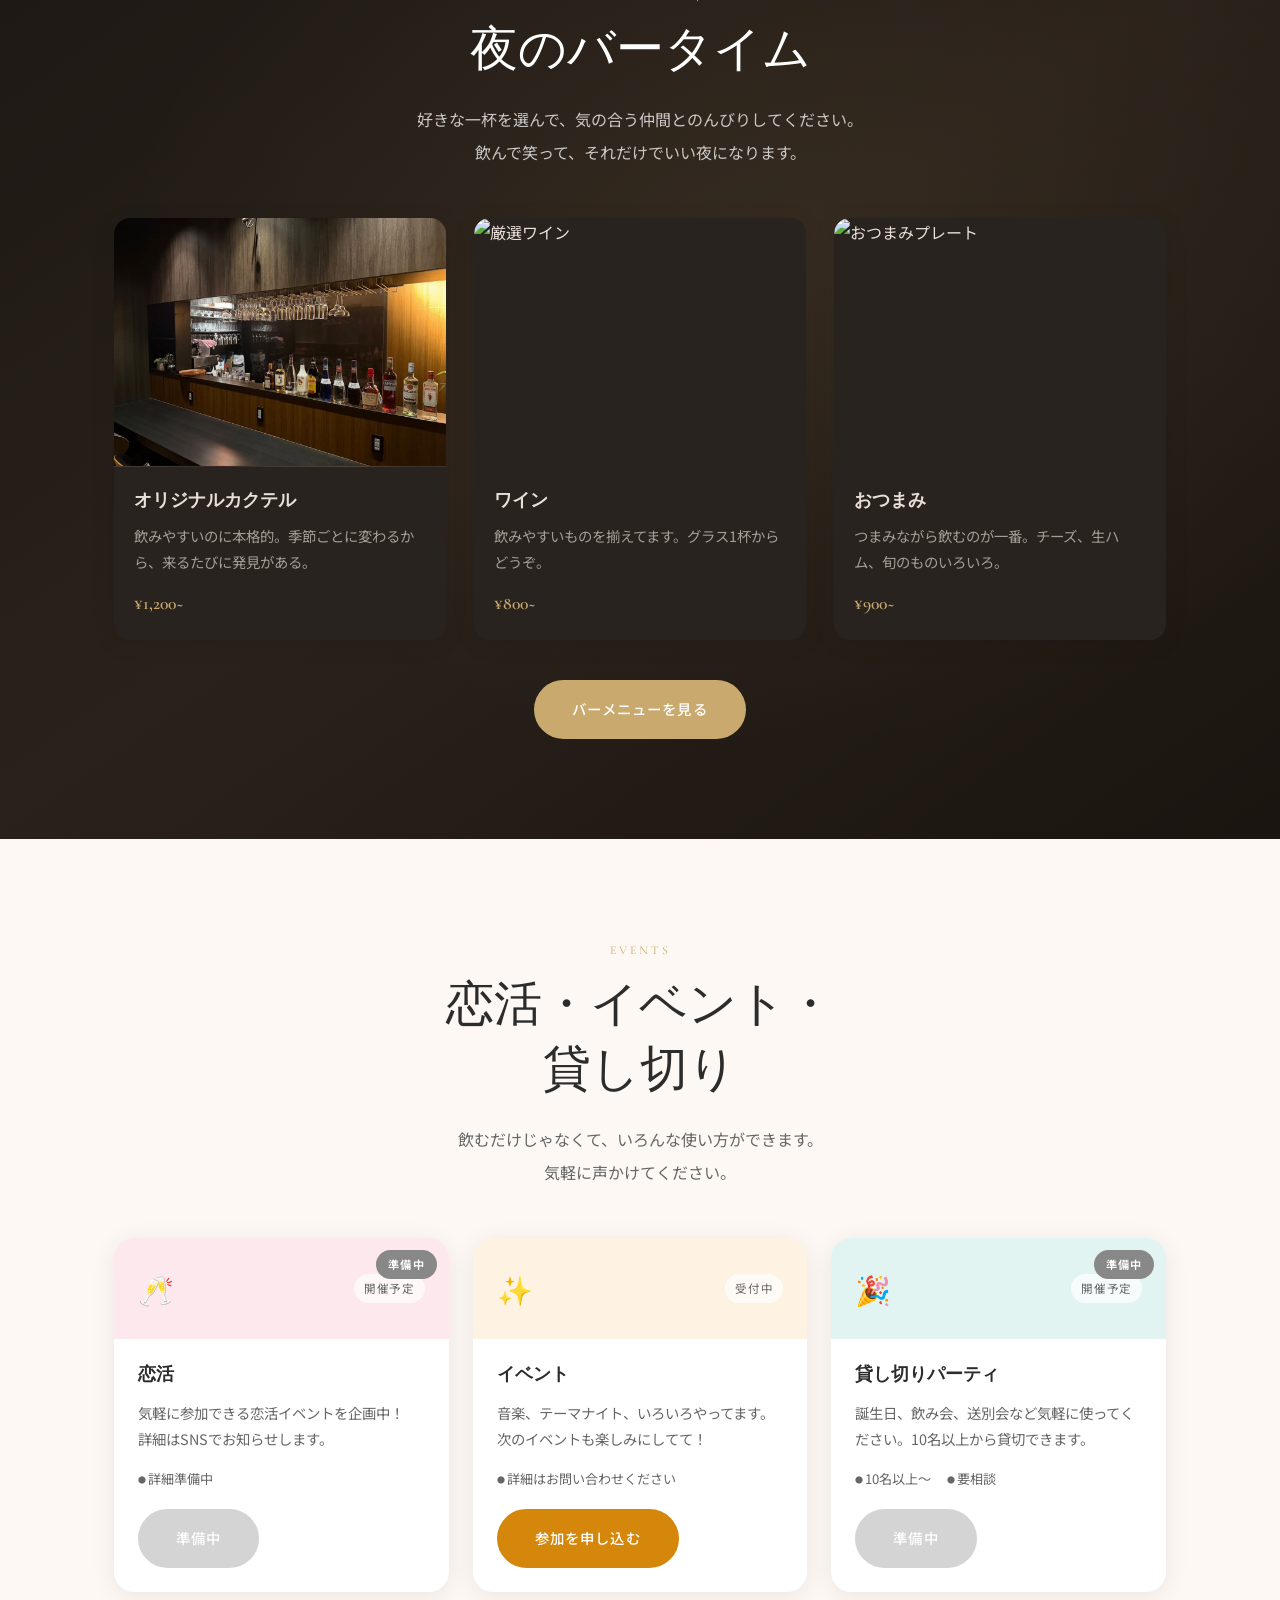
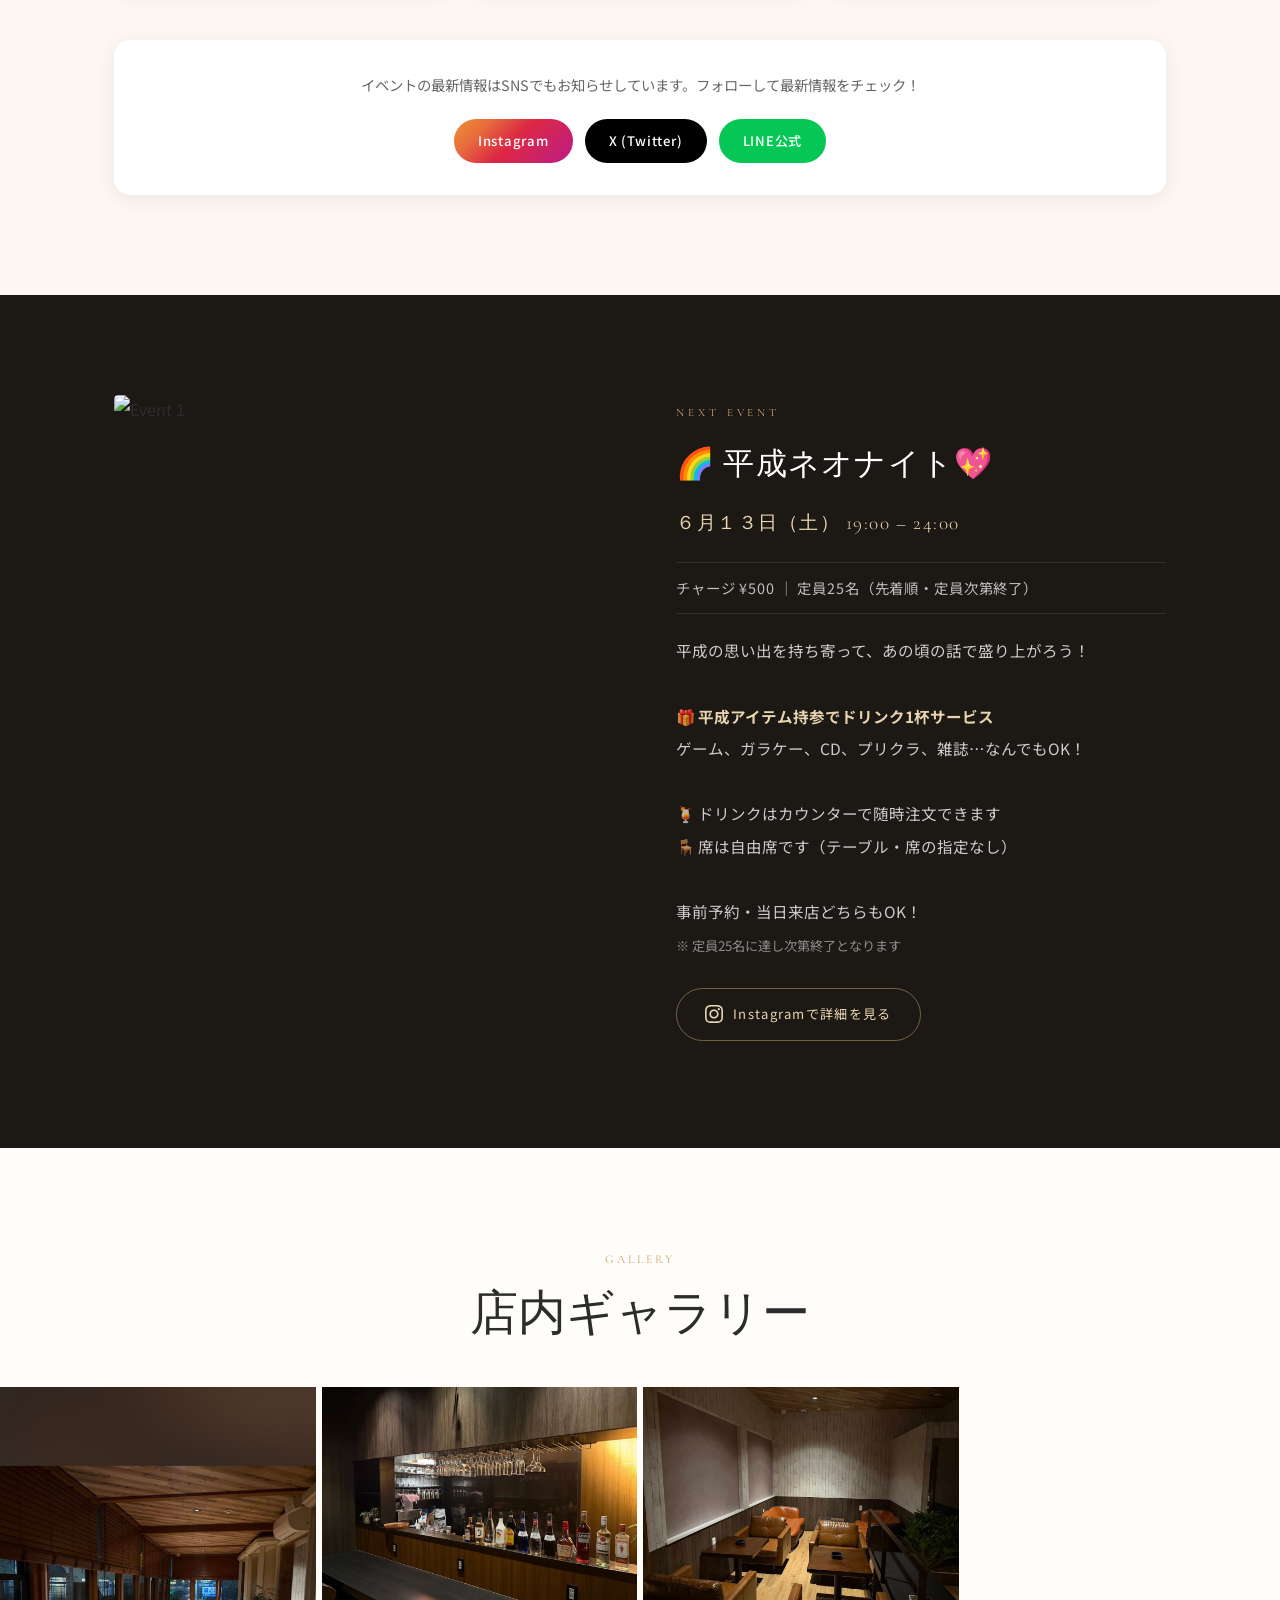
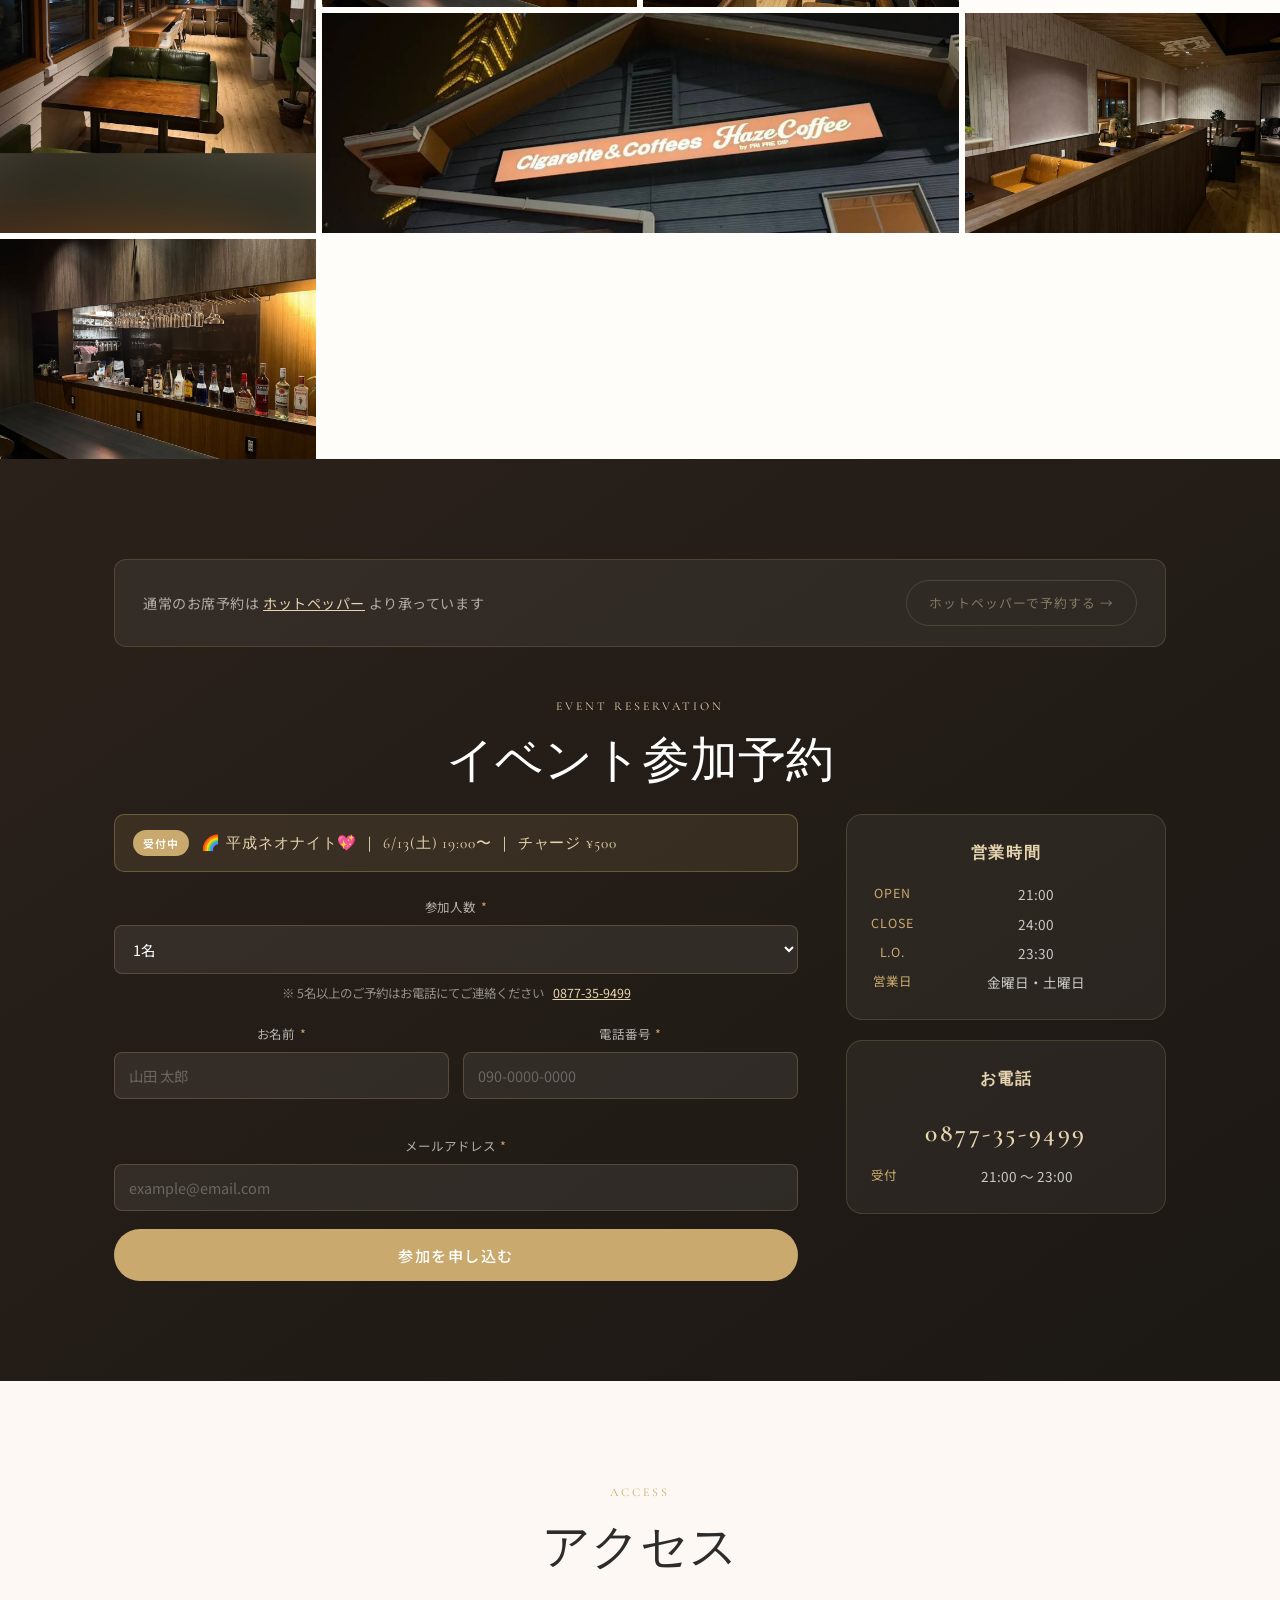
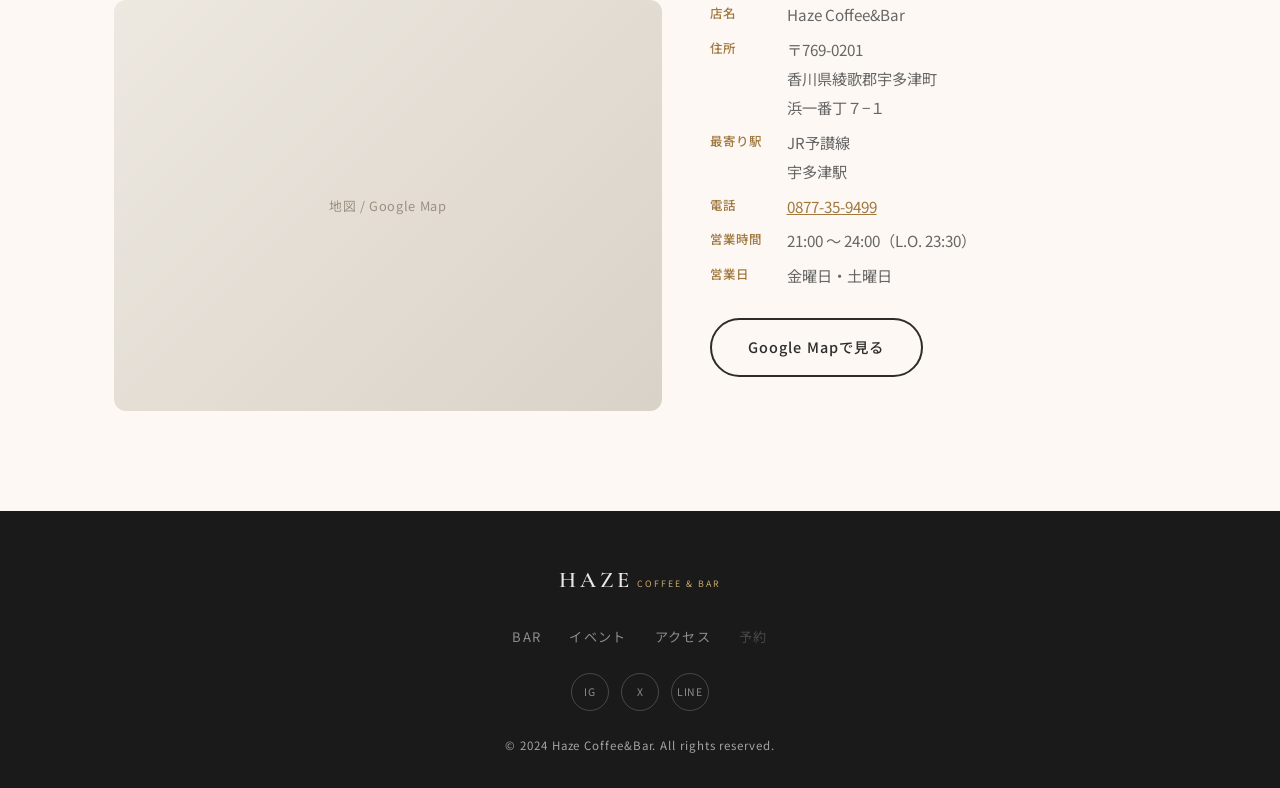
==== commit fd826e97: "平成ネオンナイト→平成ネオナイトに表記変更" ====
--- a/index.html
+++ b/index.html
@@ -244,7 +244,7 @@
           <p class="next-event__label">NEXT EVENT</p>
 
           <!-- ▼ イベント名 -->
-          <h2 class="next-event__title">🌈 平成ネオンナイト💖</h2>
+          <h2 class="next-event__title">🌈 平成ネオナイト💖</h2>
 
           <!-- ▼ 開催日時 -->
           <p class="next-event__date">６月１３日（土）&nbsp;19:00 – 24:00</p>
@@ -353,14 +353,14 @@
           <!-- ▼ 現在のイベント名（ここを編集） -->
           <div class="current-event-banner">
             <span class="current-event-badge">受付中</span>
-            <span class="current-event-name">🌈 平成ネオンナイト💖 ｜ 6/13(土) 19:00〜 ｜ チャージ ¥500</span>
+            <span class="current-event-name">🌈 平成ネオナイト💖 ｜ 6/13(土) 19:00〜 ｜ チャージ ¥500</span>
           </div>
 
           <form id="hp-eventForm" class="event-form" novalidate>
             <input type="hidden" name="purpose"    value="event">
-            <input type="hidden" name="event_name" id="hp-eventName" value="🌈 平成ネオンナイト💖">
+            <input type="hidden" name="event_name" id="hp-eventName" value="🌈 平成ネオナイト💖">
             <input type="hidden" name="date"       value="2026-06-13">
-            <input type="hidden" name="message"    value="平成ネオンナイト 6/13">
+            <input type="hidden" name="message"    value="平成ネオナイト 6/13">
 
             <div class="hp-form-group">
               <label>参加人数 <span style="color:var(--gold)">*</span></label>
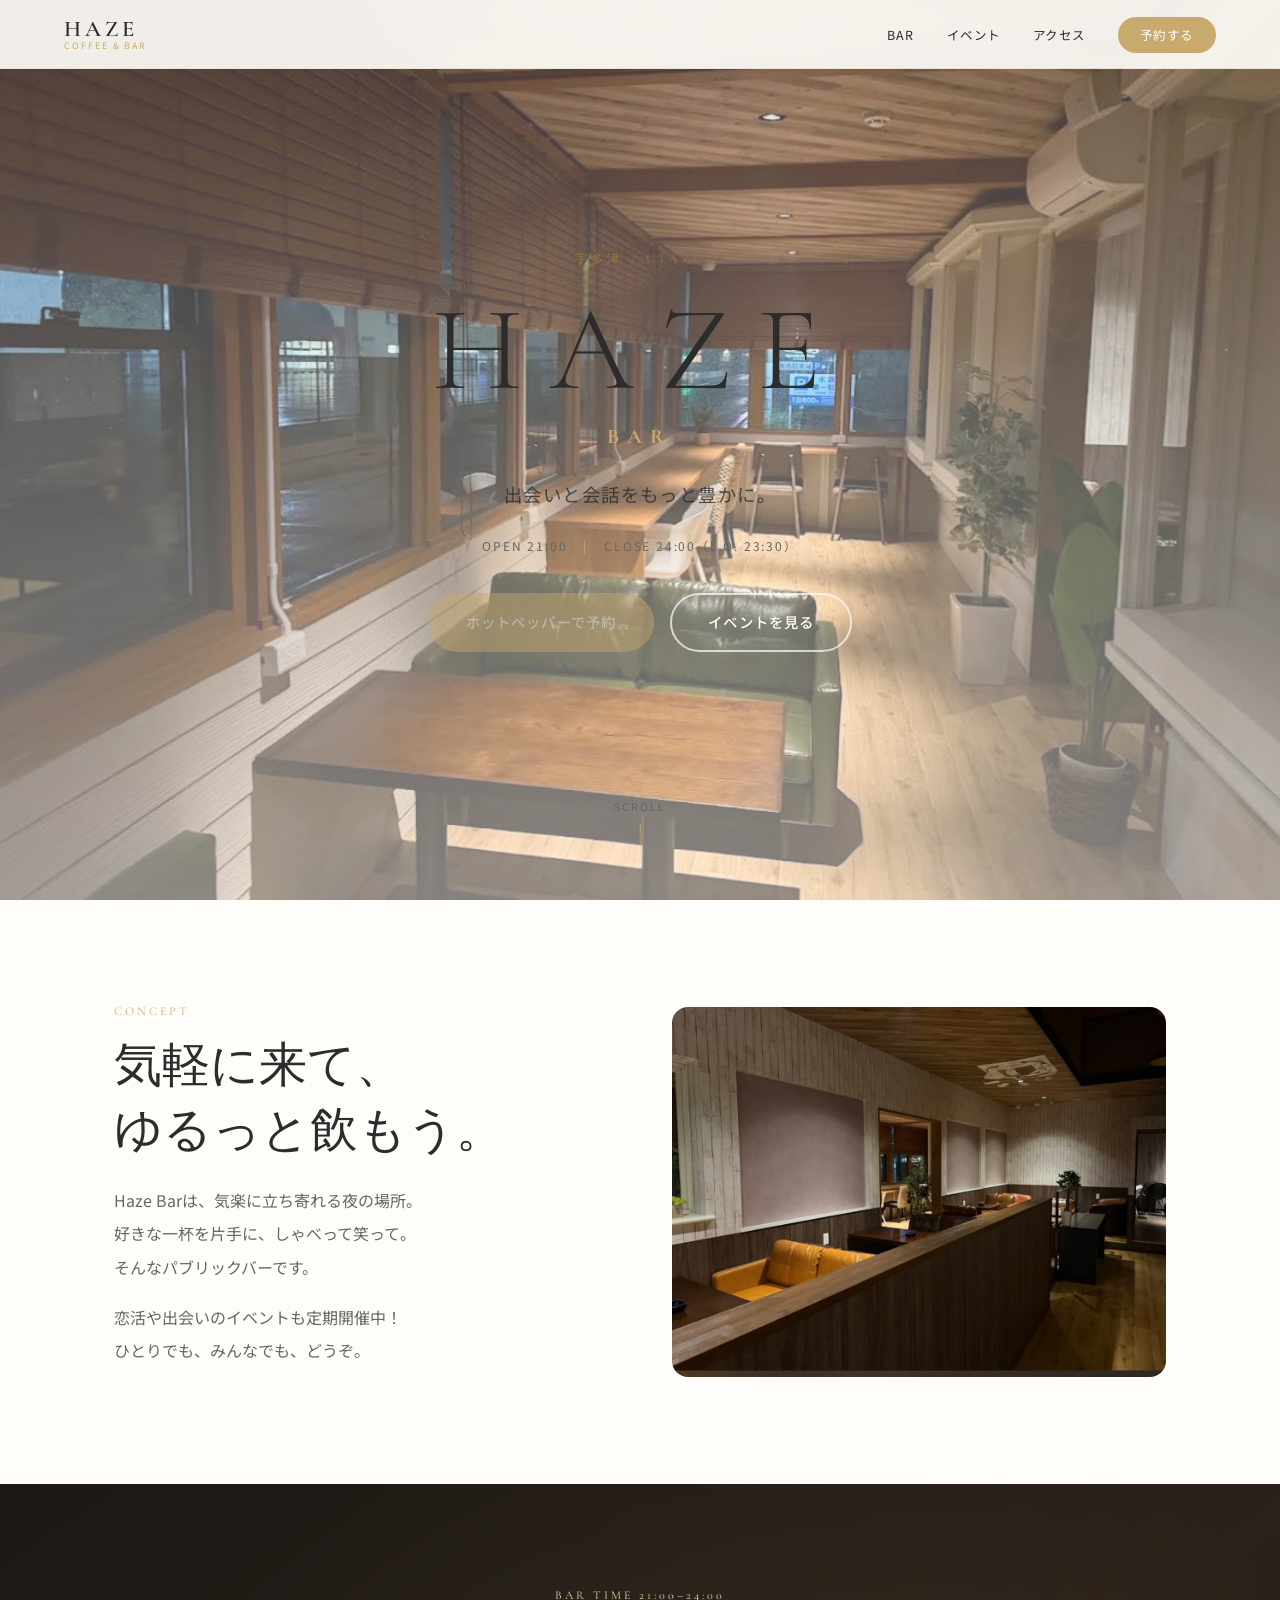
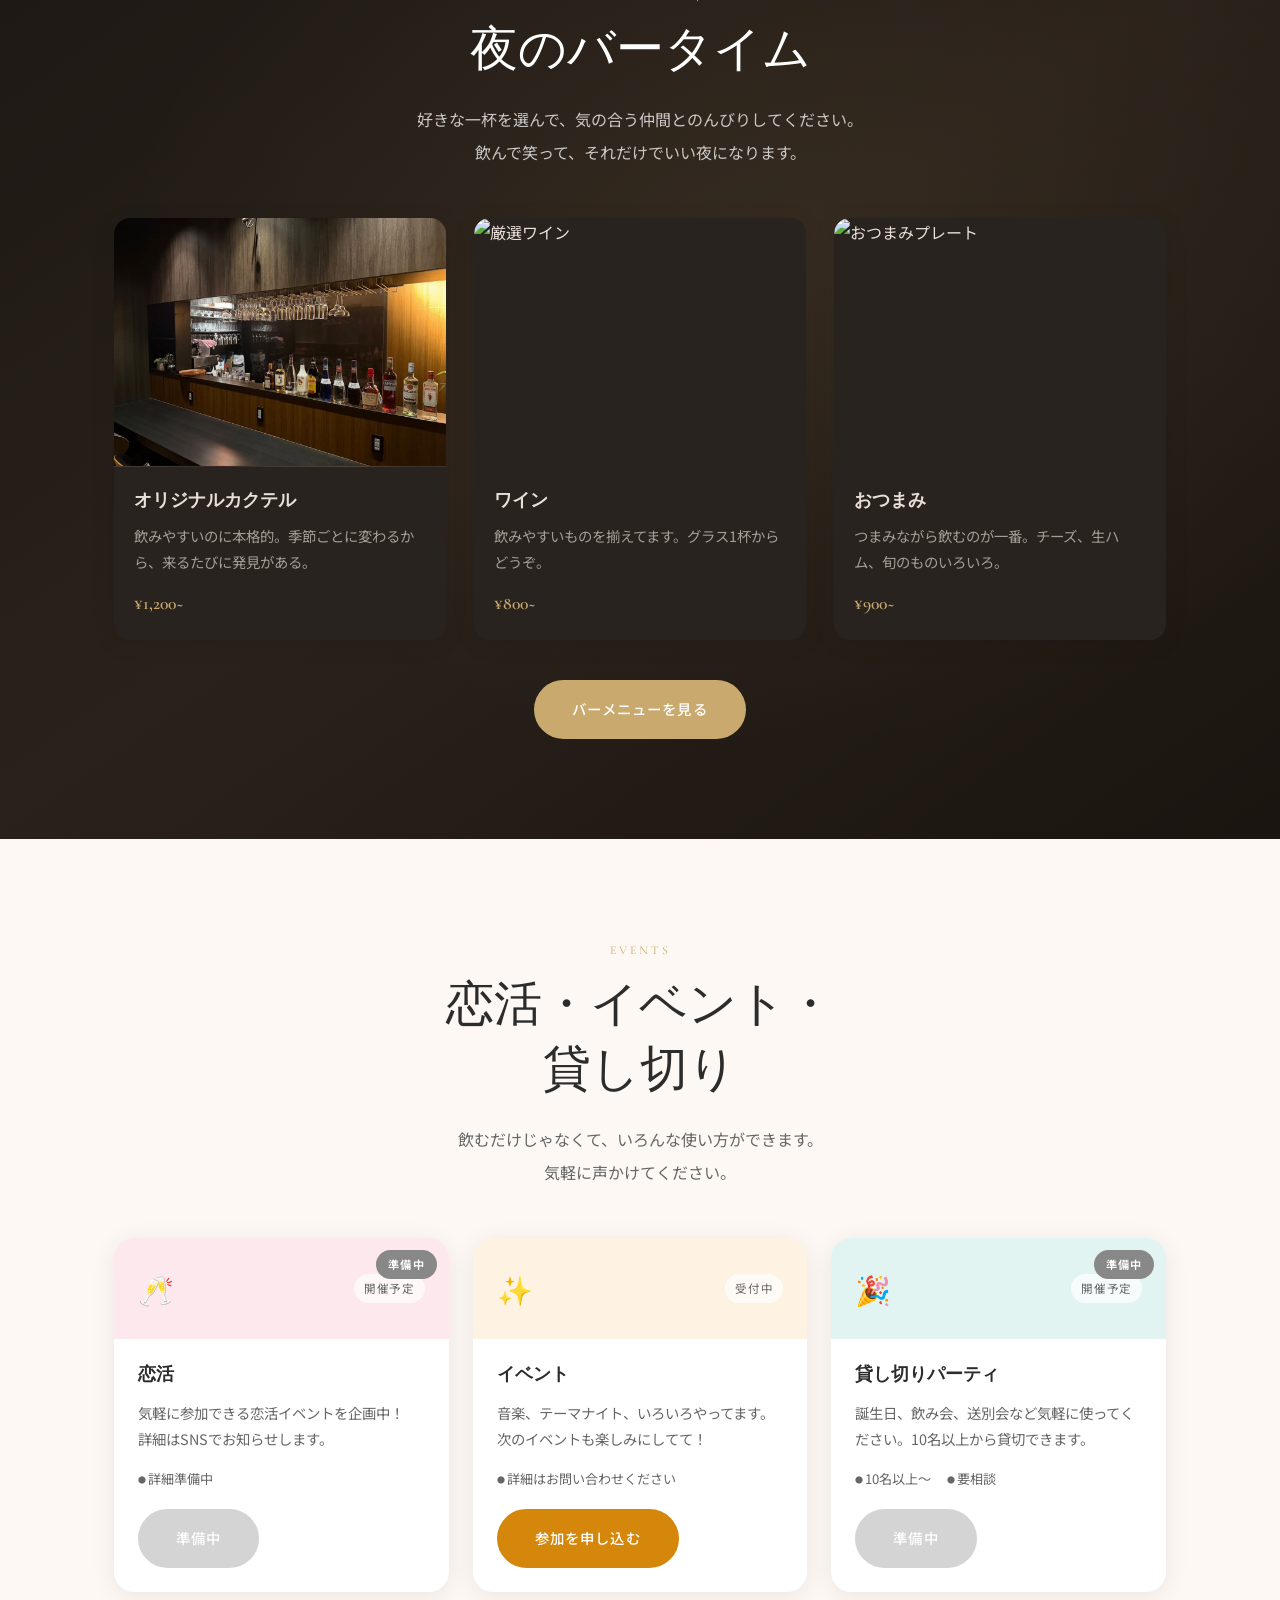
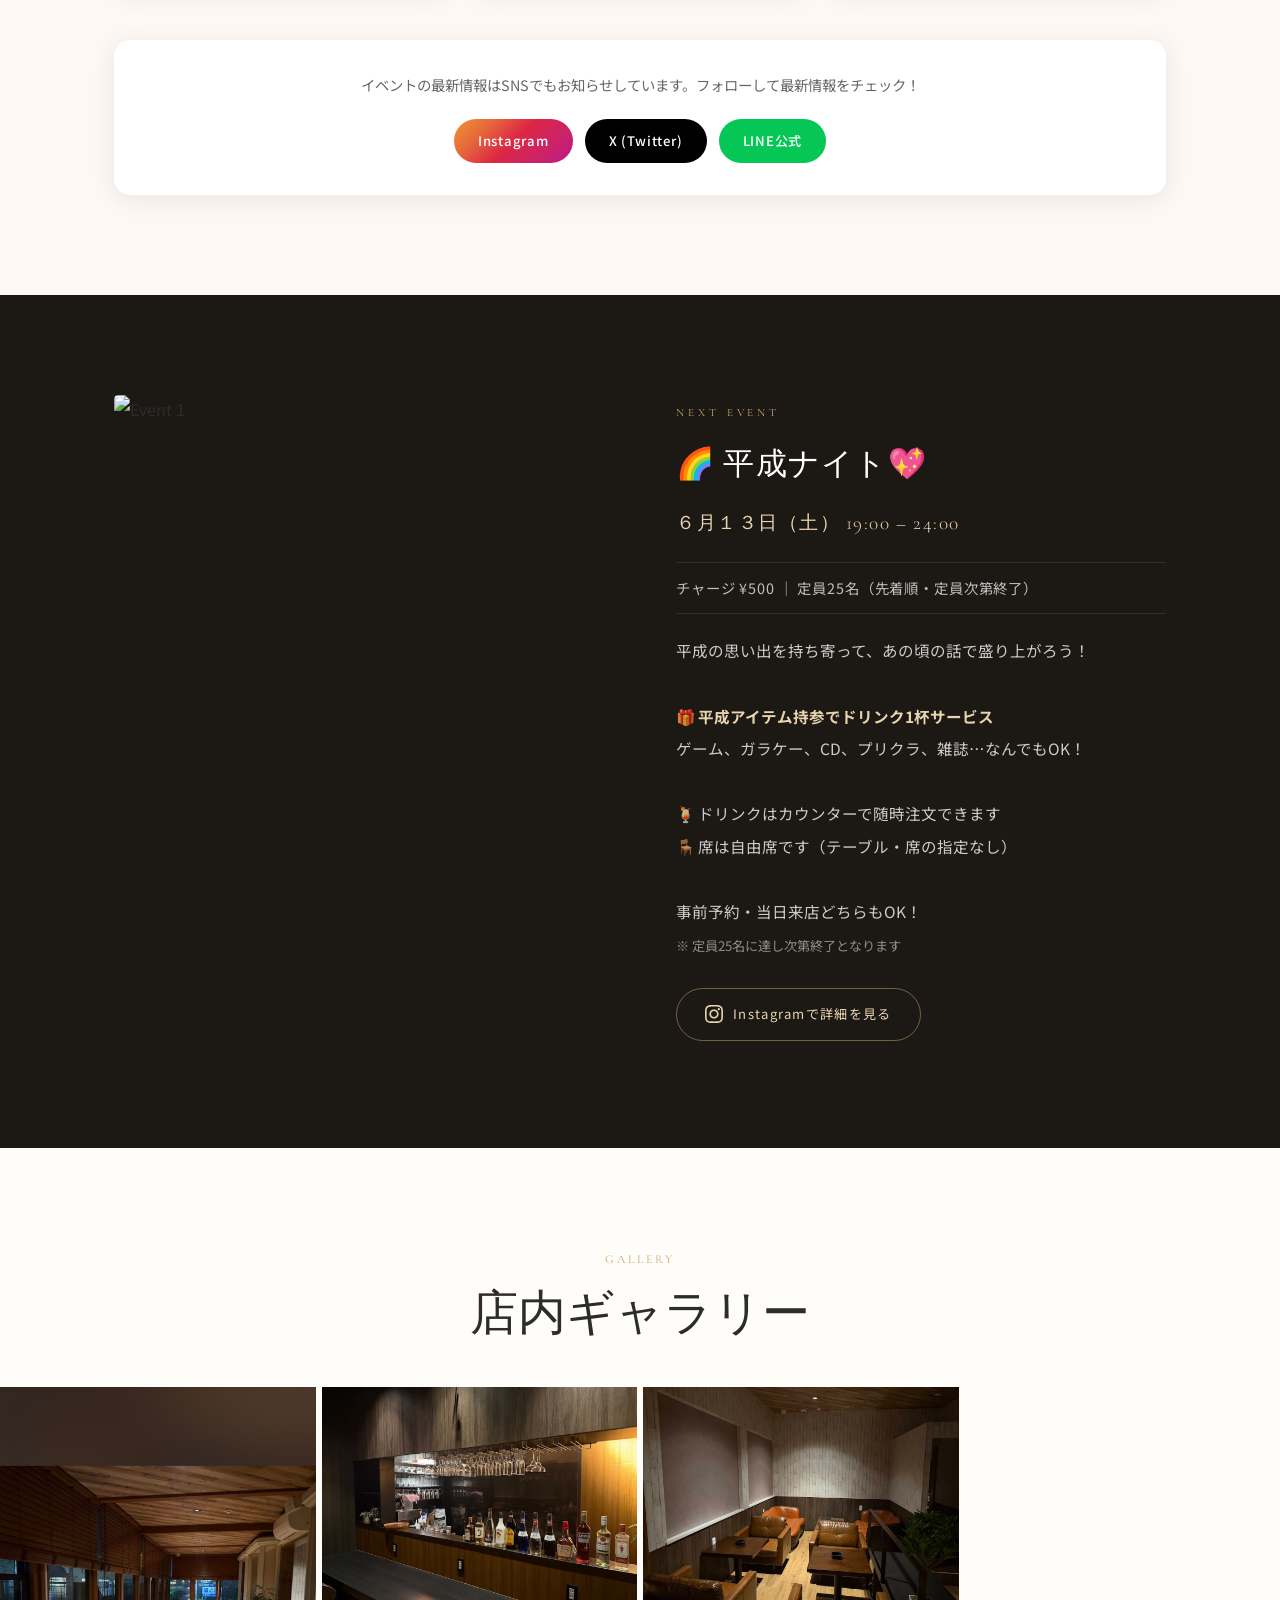
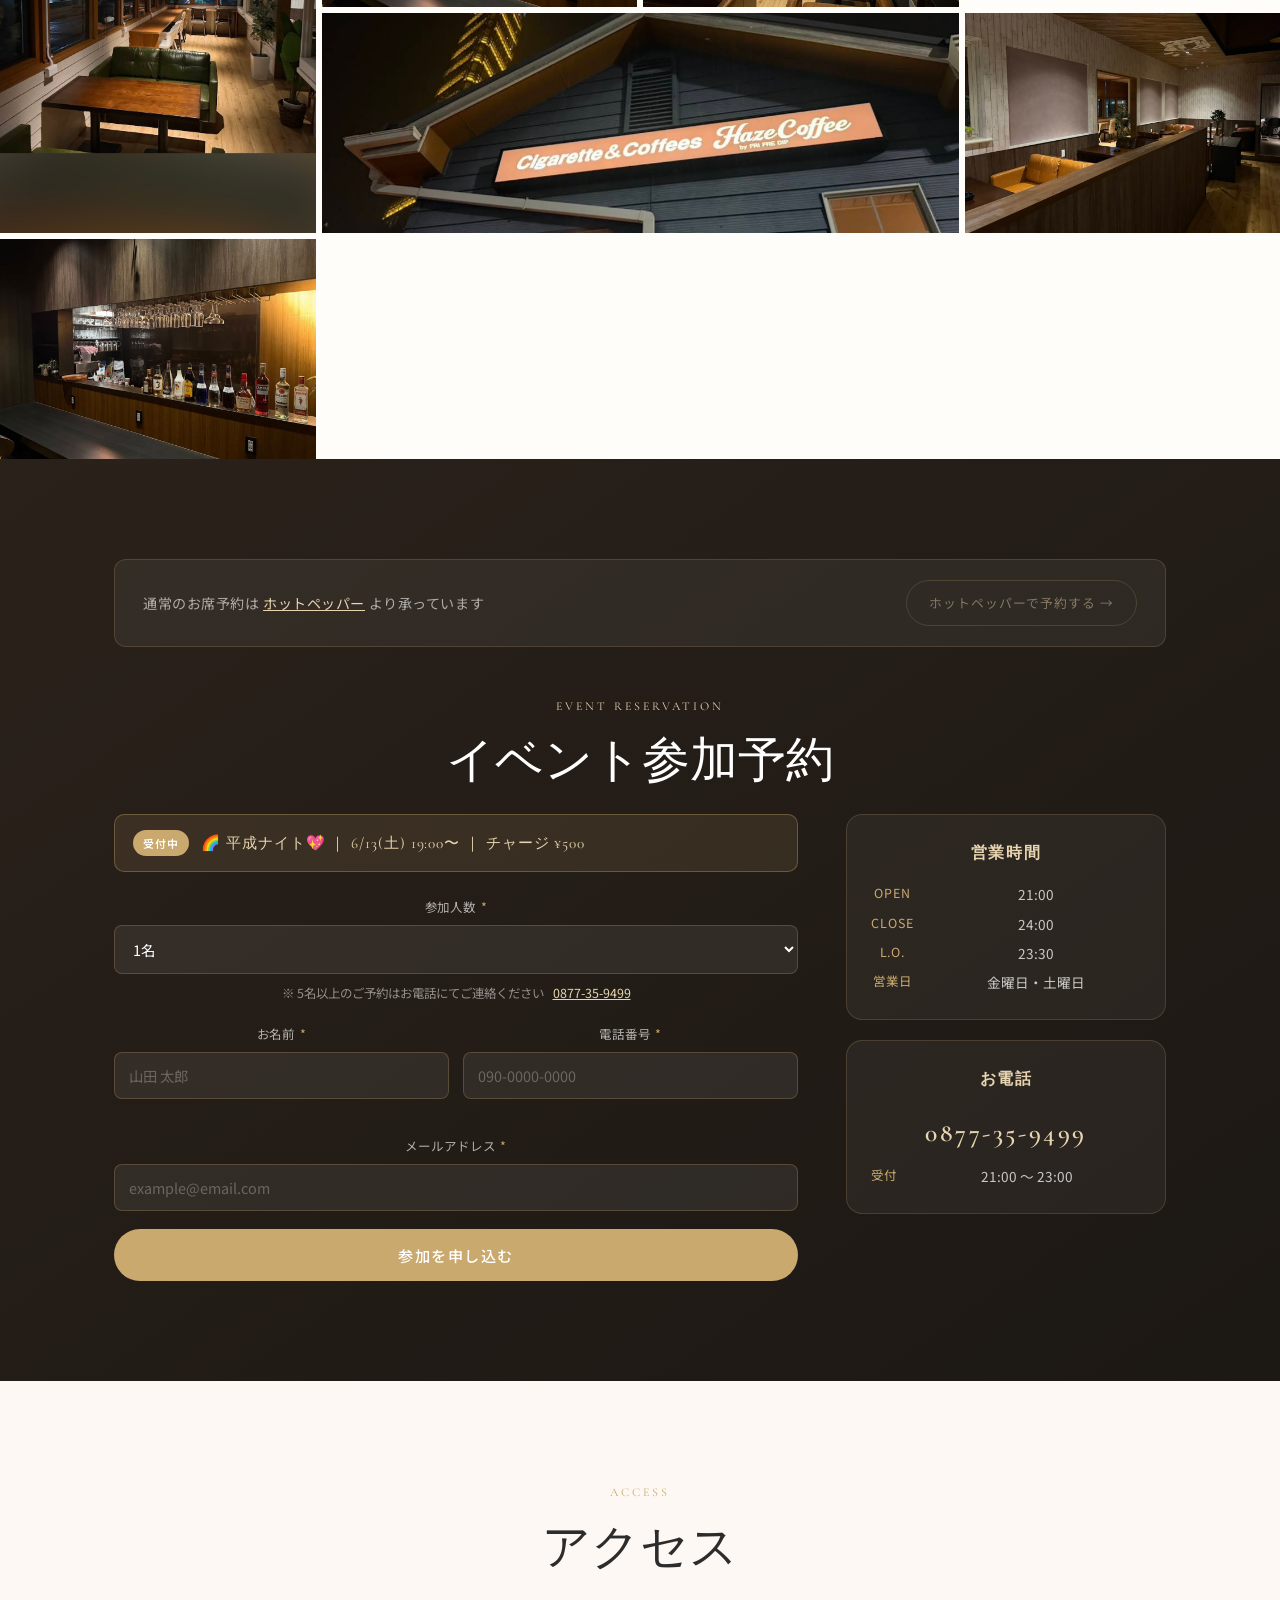
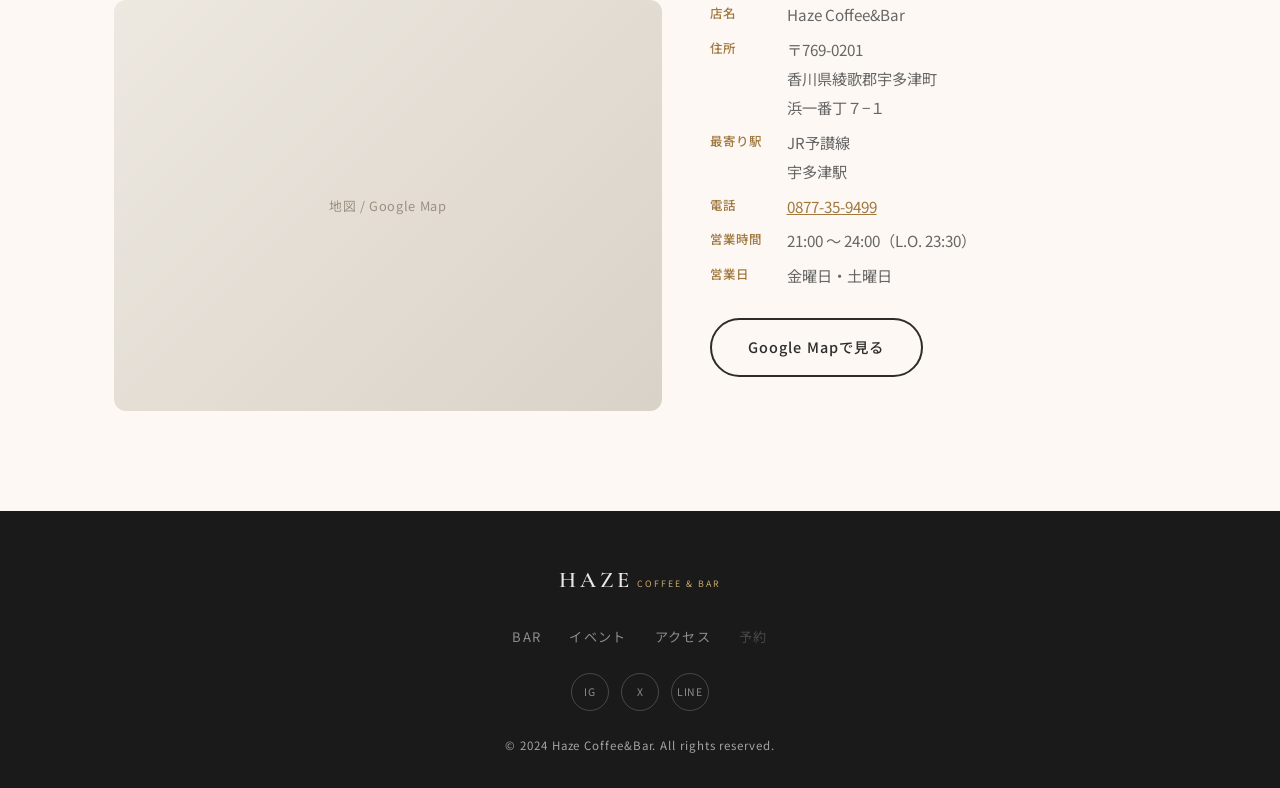
==== commit 6182e405: "平成ネオナイト→平成ナイトに表記変更" ====
--- a/index.html
+++ b/index.html
@@ -244,7 +244,7 @@
           <p class="next-event__label">NEXT EVENT</p>
 
           <!-- ▼ イベント名 -->
-          <h2 class="next-event__title">🌈 平成ネオナイト💖</h2>
+          <h2 class="next-event__title">🌈 平成ナイト💖</h2>
 
           <!-- ▼ 開催日時 -->
           <p class="next-event__date">６月１３日（土）&nbsp;19:00 – 24:00</p>
@@ -353,14 +353,14 @@
           <!-- ▼ 現在のイベント名（ここを編集） -->
           <div class="current-event-banner">
             <span class="current-event-badge">受付中</span>
-            <span class="current-event-name">🌈 平成ネオナイト💖 ｜ 6/13(土) 19:00〜 ｜ チャージ ¥500</span>
+            <span class="current-event-name">🌈 平成ナイト💖 ｜ 6/13(土) 19:00〜 ｜ チャージ ¥500</span>
           </div>
 
           <form id="hp-eventForm" class="event-form" novalidate>
             <input type="hidden" name="purpose"    value="event">
-            <input type="hidden" name="event_name" id="hp-eventName" value="🌈 平成ネオナイト💖">
+            <input type="hidden" name="event_name" id="hp-eventName" value="🌈 平成ナイト💖">
             <input type="hidden" name="date"       value="2026-06-13">
-            <input type="hidden" name="message"    value="平成ネオナイト 6/13">
+            <input type="hidden" name="message"    value="平成ナイト 6/13">
 
             <div class="hp-form-group">
               <label>参加人数 <span style="color:var(--gold)">*</span></label>
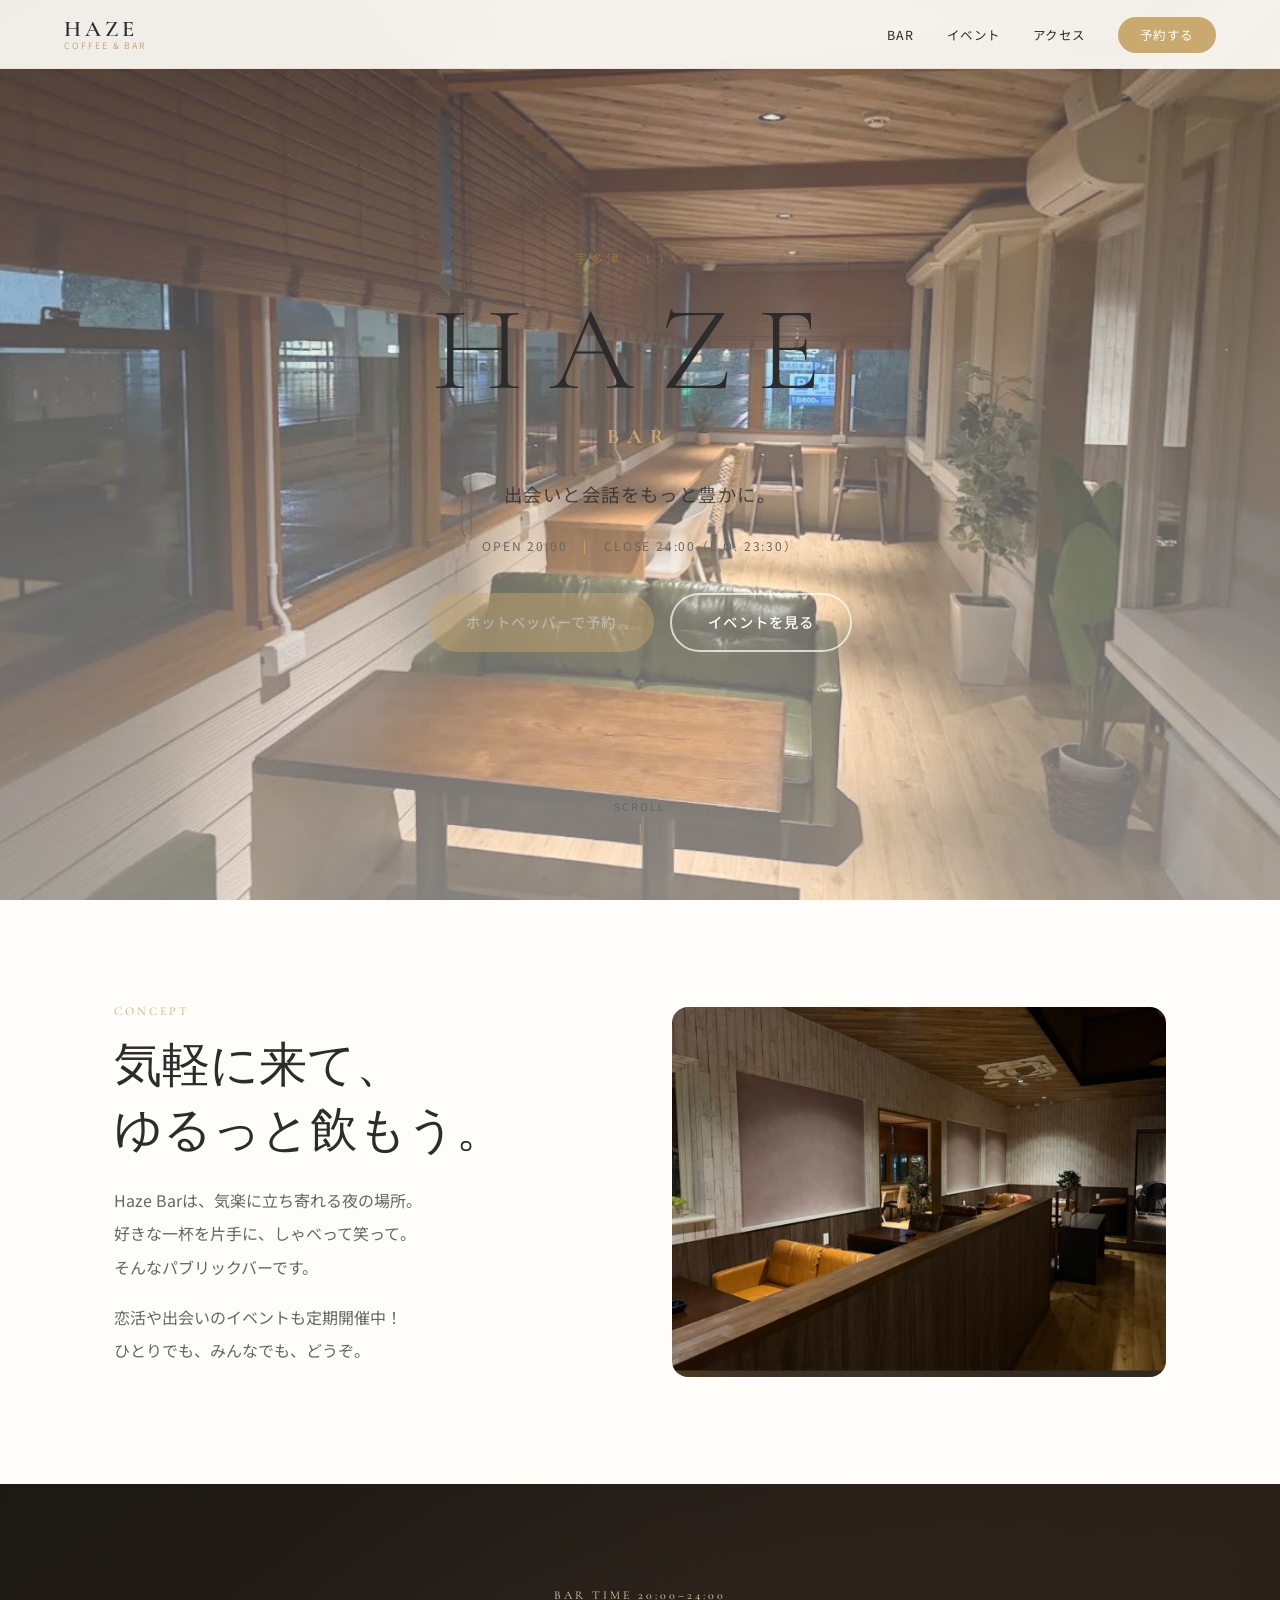
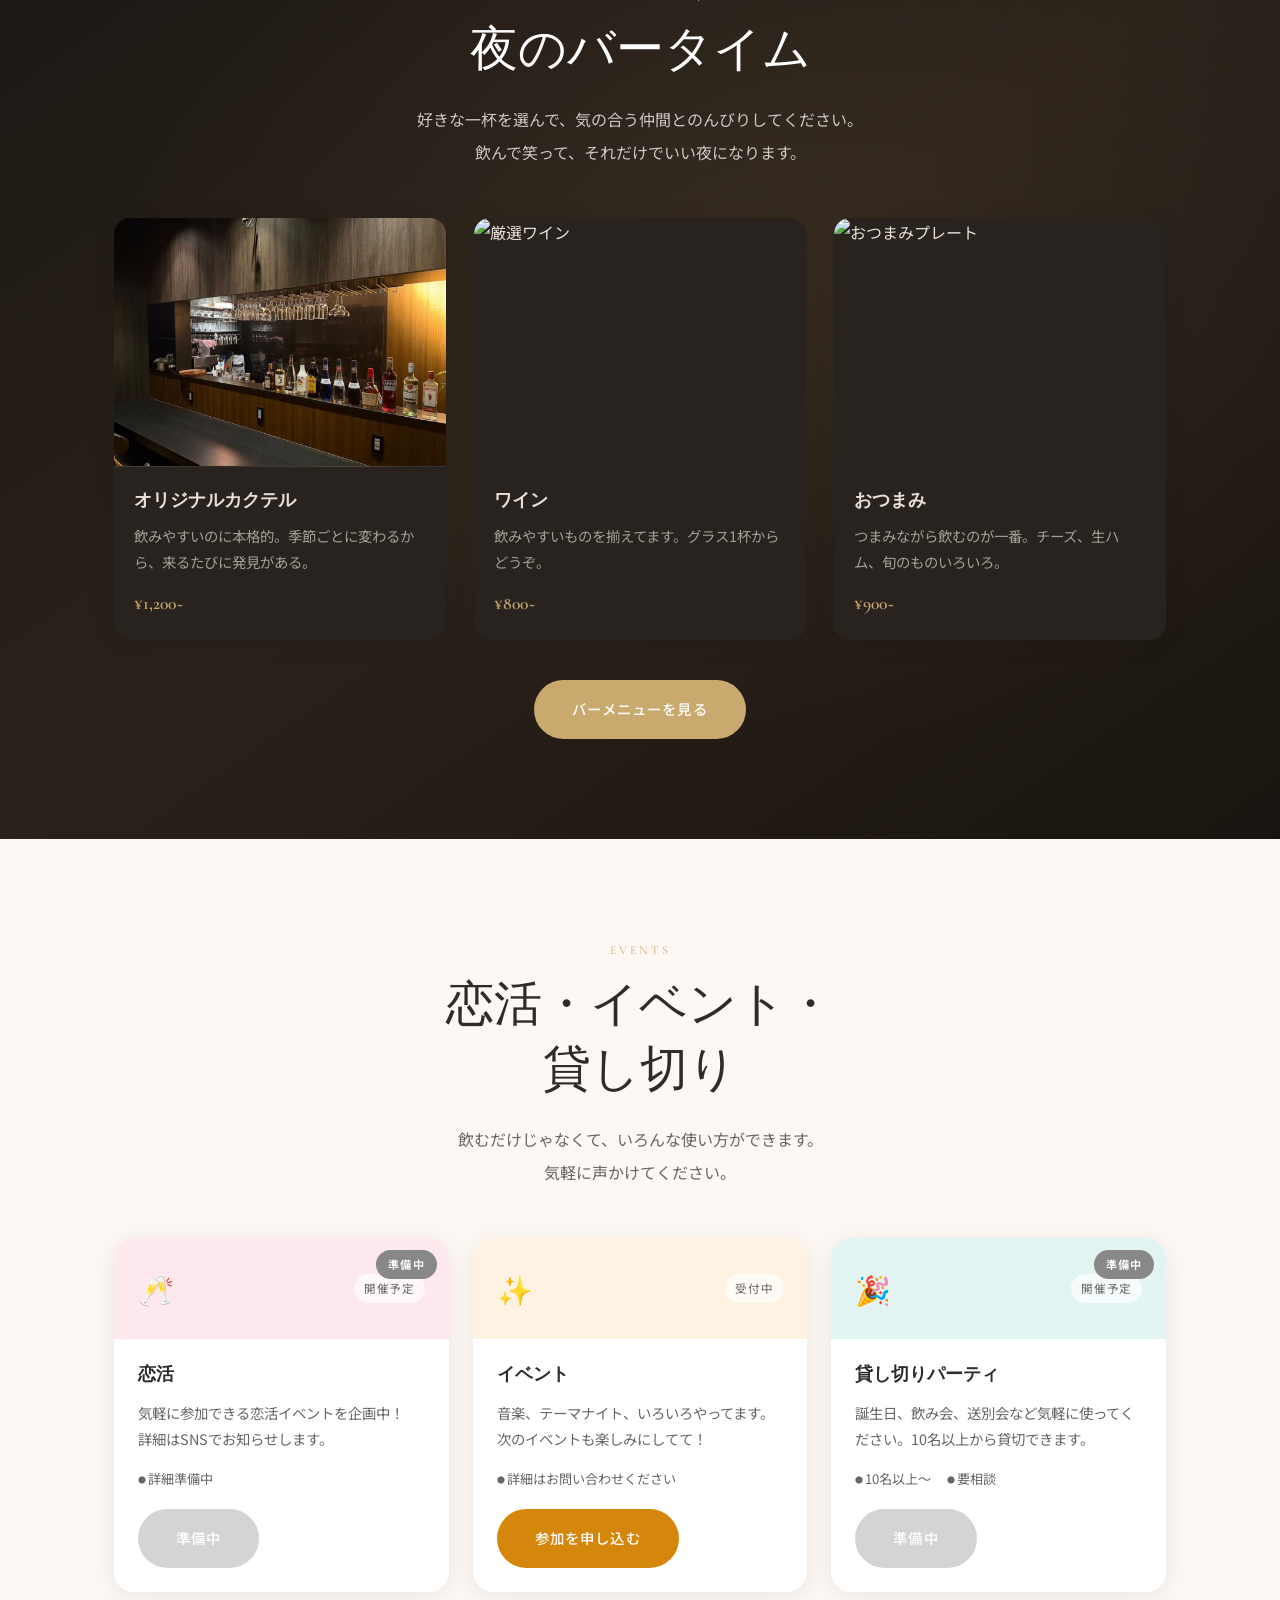
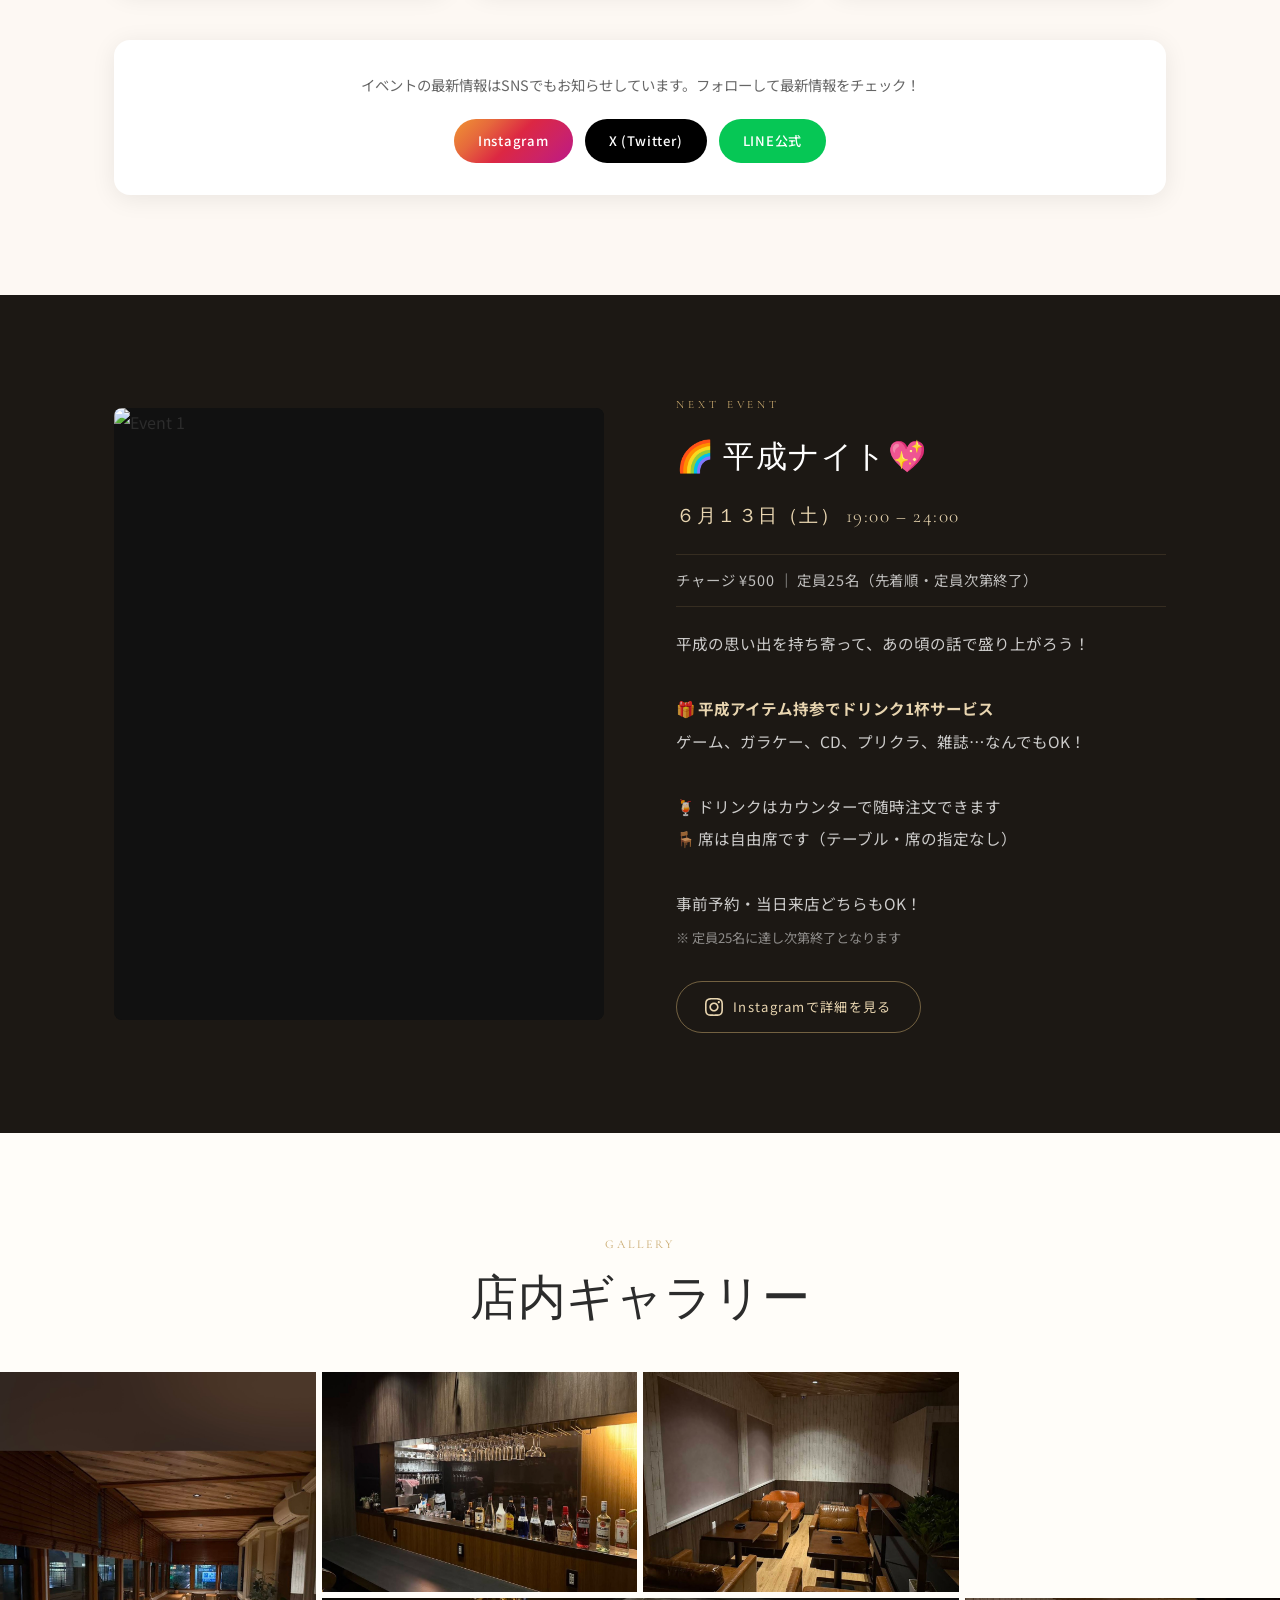
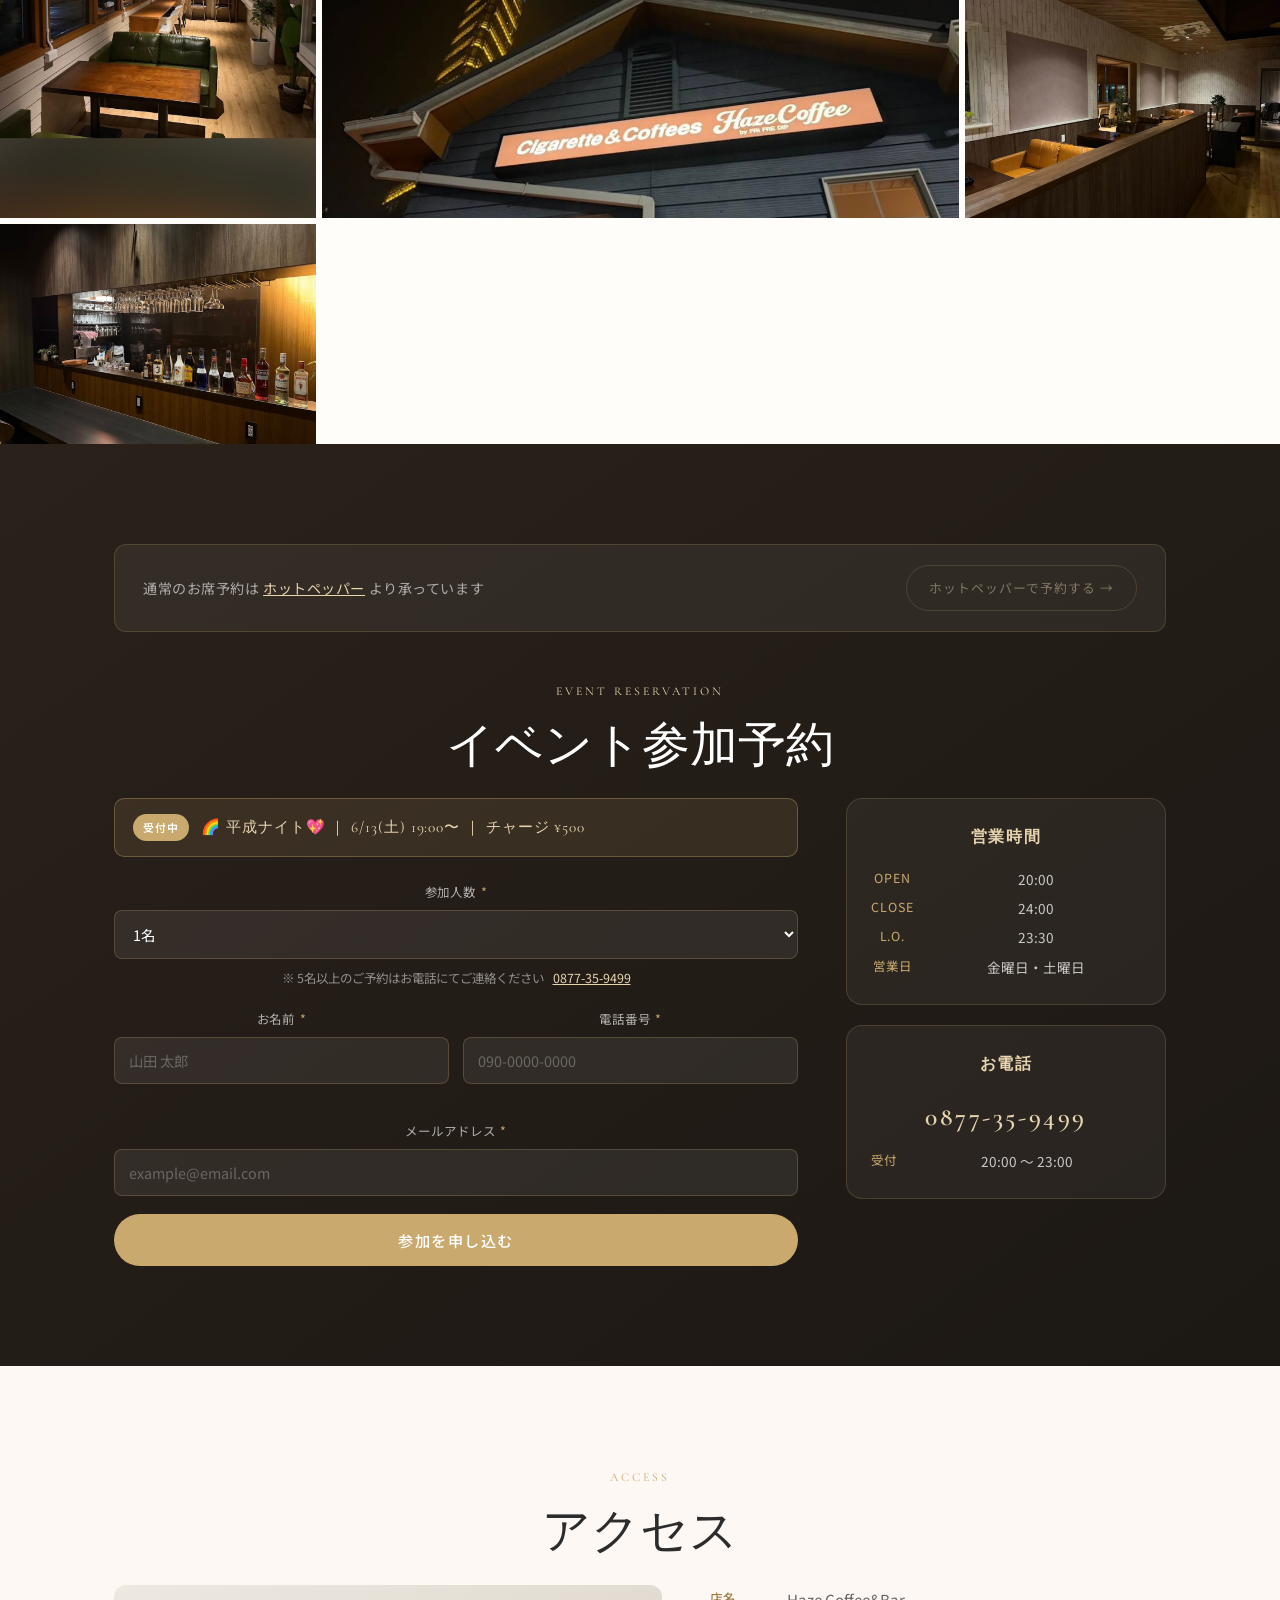
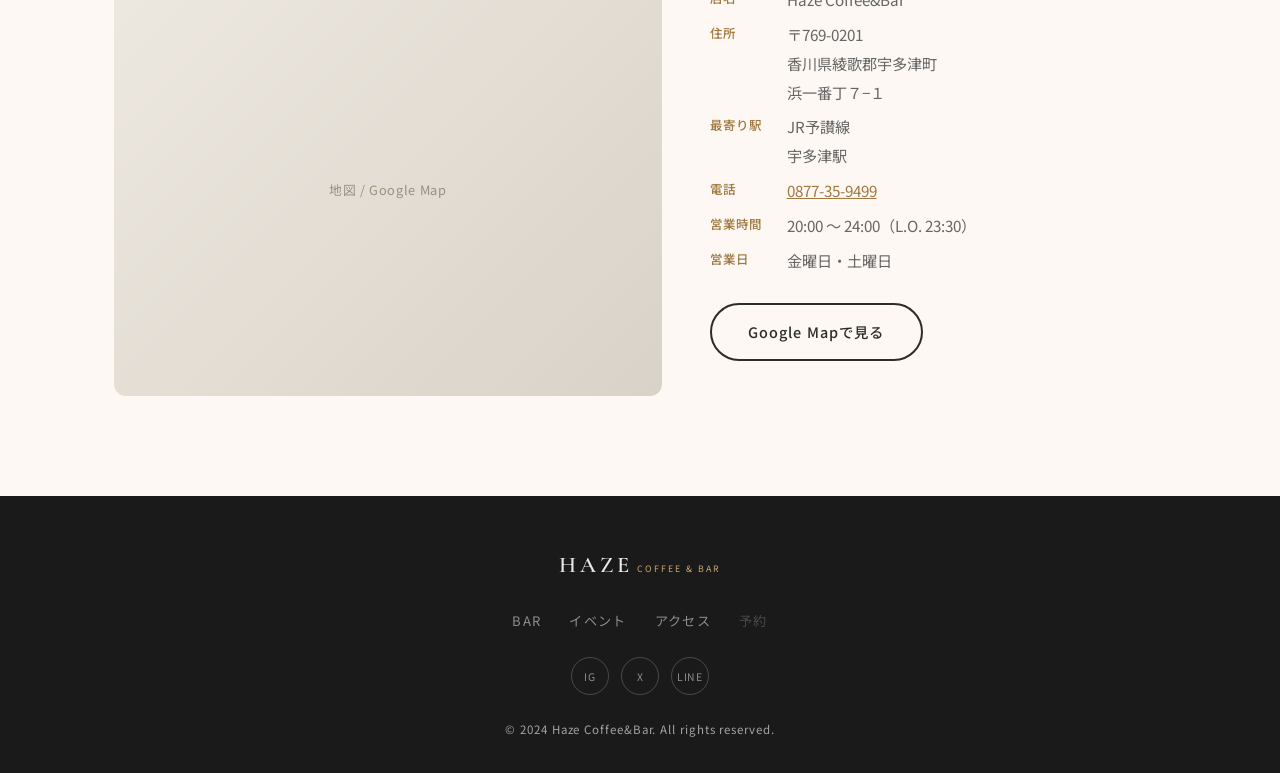
==== commit 6ed480a4: "バー営業時間を20:00OPENに変更" ====
--- a/index.html
+++ b/index.html
@@ -55,7 +55,7 @@
       </h1>
       <p class="hero__catch">出会いと会話をもっと豊かに。</p>
       <div class="hero__hours">
-        <span>OPEN 21:00</span>
+        <span>OPEN 20:00</span>
         <span class="separator">|</span>
         <span>CLOSE 24:00（L.O. 23:30）</span>
       </div>
@@ -100,7 +100,7 @@
       <div class="bar-section__overlay"></div>
     </div>
     <div class="container">
-      <p class="section-label light">BAR TIME 21:00–24:00</p>
+      <p class="section-label light">BAR TIME 20:00–24:00</p>
       <h2 class="section-title light">夜のバータイム</h2>
       <p class="section-desc light">好きな一杯を選んで、気の合う仲間とのんびりしてください。<br>飲んで笑って、それだけでいい夜になります。</p>
 
@@ -400,7 +400,7 @@
           <div class="info-card">
             <h3>営業時間</h3>
             <dl>
-              <dt>OPEN</dt><dd>21:00</dd>
+              <dt>OPEN</dt><dd>20:00</dd>
               <dt>CLOSE</dt><dd>24:00</dd>
               <dt>L.O.</dt><dd>23:30</dd>
               <dt>営業日</dt><dd>金曜日・土曜日</dd>
@@ -410,7 +410,7 @@
             <h3>お電話</h3>
             <a href="tel:0877-35-9499" class="phone-link">0877-35-9499</a>
             <dl style="margin-top:8px">
-              <dt>受付</dt><dd>21:00 〜 23:00</dd>
+              <dt>受付</dt><dd>20:00 〜 23:00</dd>
             </dl>
           </div>
         </div><!-- /reserve-info -->
@@ -442,7 +442,7 @@
             <dt>電話</dt>
             <dd><a href="tel:0877-35-9499">0877-35-9499</a></dd>
             <dt>営業時間</dt>
-            <dd>21:00 〜 24:00（L.O. 23:30）</dd>
+            <dd>20:00 〜 24:00（L.O. 23:30）</dd>
             <dt>営業日</dt>
             <dd>金曜日・土曜日</dd>
           </dl>
--- a/style.css
+++ b/style.css
@@ -1356,9 +1356,10 @@
 /* 画像エリア */
 .next-event__image-wrap {
   position: relative;
-  aspect-ratio: 3/4;
+  aspect-ratio: 4/5;   /* 正方形に近い縦長でイベントフライヤーに合わせる */
   overflow: hidden;
-  border-radius: 4px;
+  border-radius: 8px;
+  background: #111;
 }
 
 /* スライドショー */
@@ -1366,13 +1367,15 @@
   position: relative;
   width: 100%;
   height: 100%;
+  background: #111;
 }
 .slide-img {
   position: absolute;
   inset: 0;
   width: 100%;
   height: 100%;
-  object-fit: cover;
+  object-fit: contain;   /* 画像全体を見切れなく表示 */
+  object-position: center;
   opacity: 0;
   transition: opacity 1s ease;
   border-radius: 4px;
@@ -1608,7 +1611,7 @@
     grid-template-columns: 1fr;
     gap: 28px;
   }
-  .next-event__image-wrap { aspect-ratio: 4/3; }
+  .next-event__image-wrap { aspect-ratio: 4/5; }
   .next-event__title  { font-size: clamp(1rem, 4.5vw, 1.6rem); white-space: nowrap; }
   .next-event__date   { font-size: 1rem; }
   .next-event__tags   { font-size: 0.88rem; }
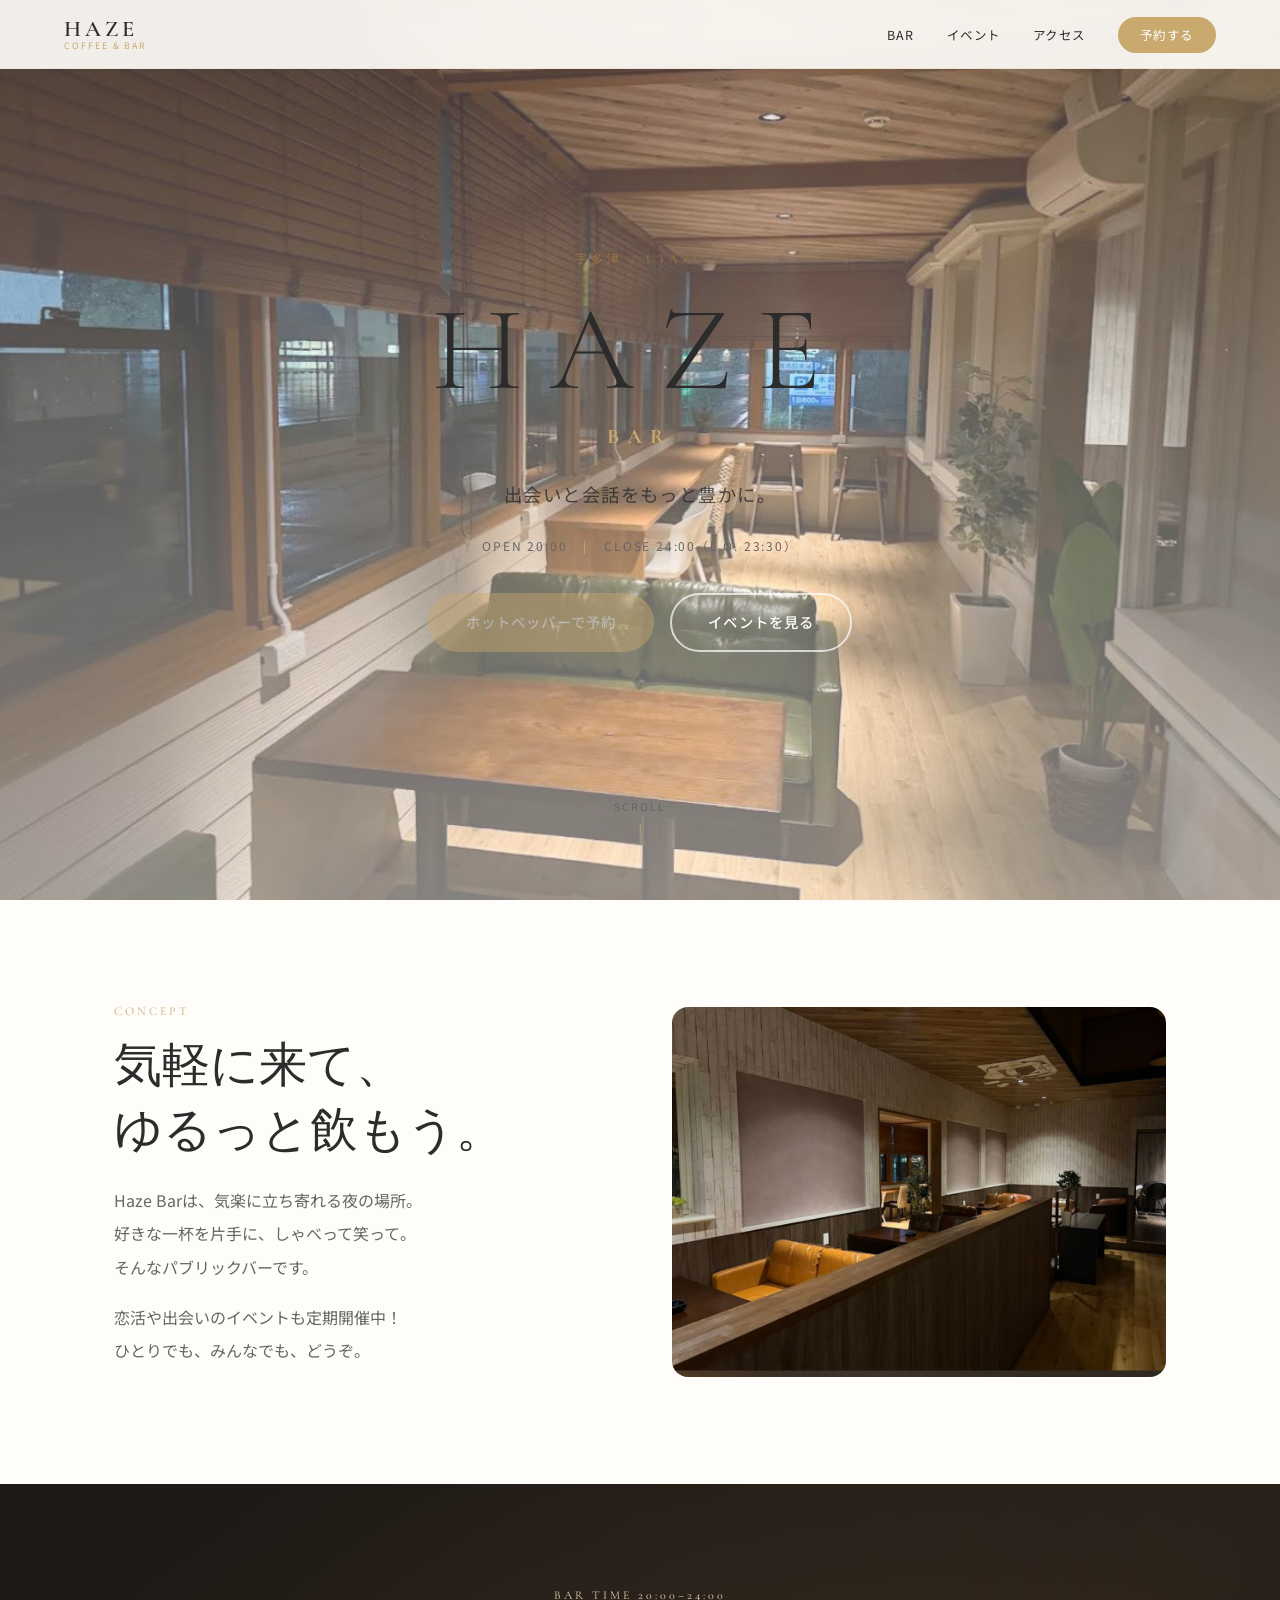
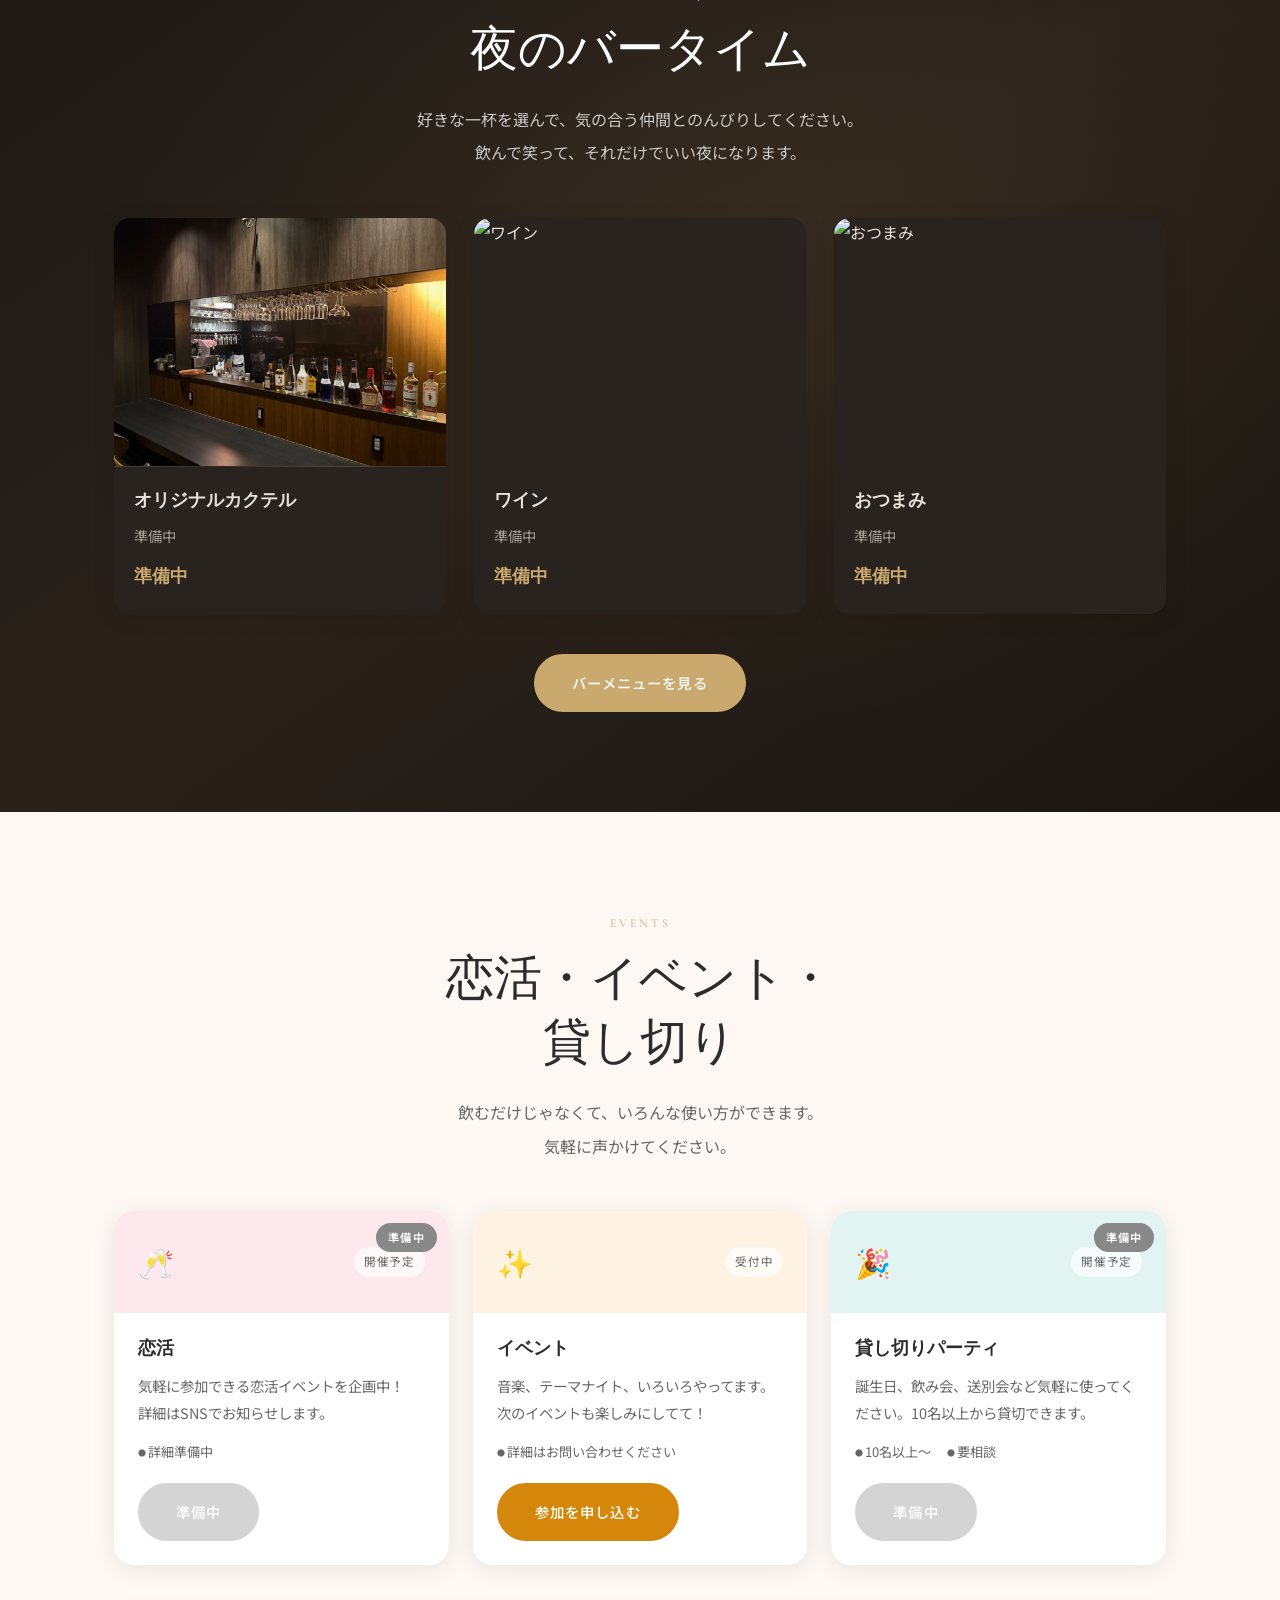
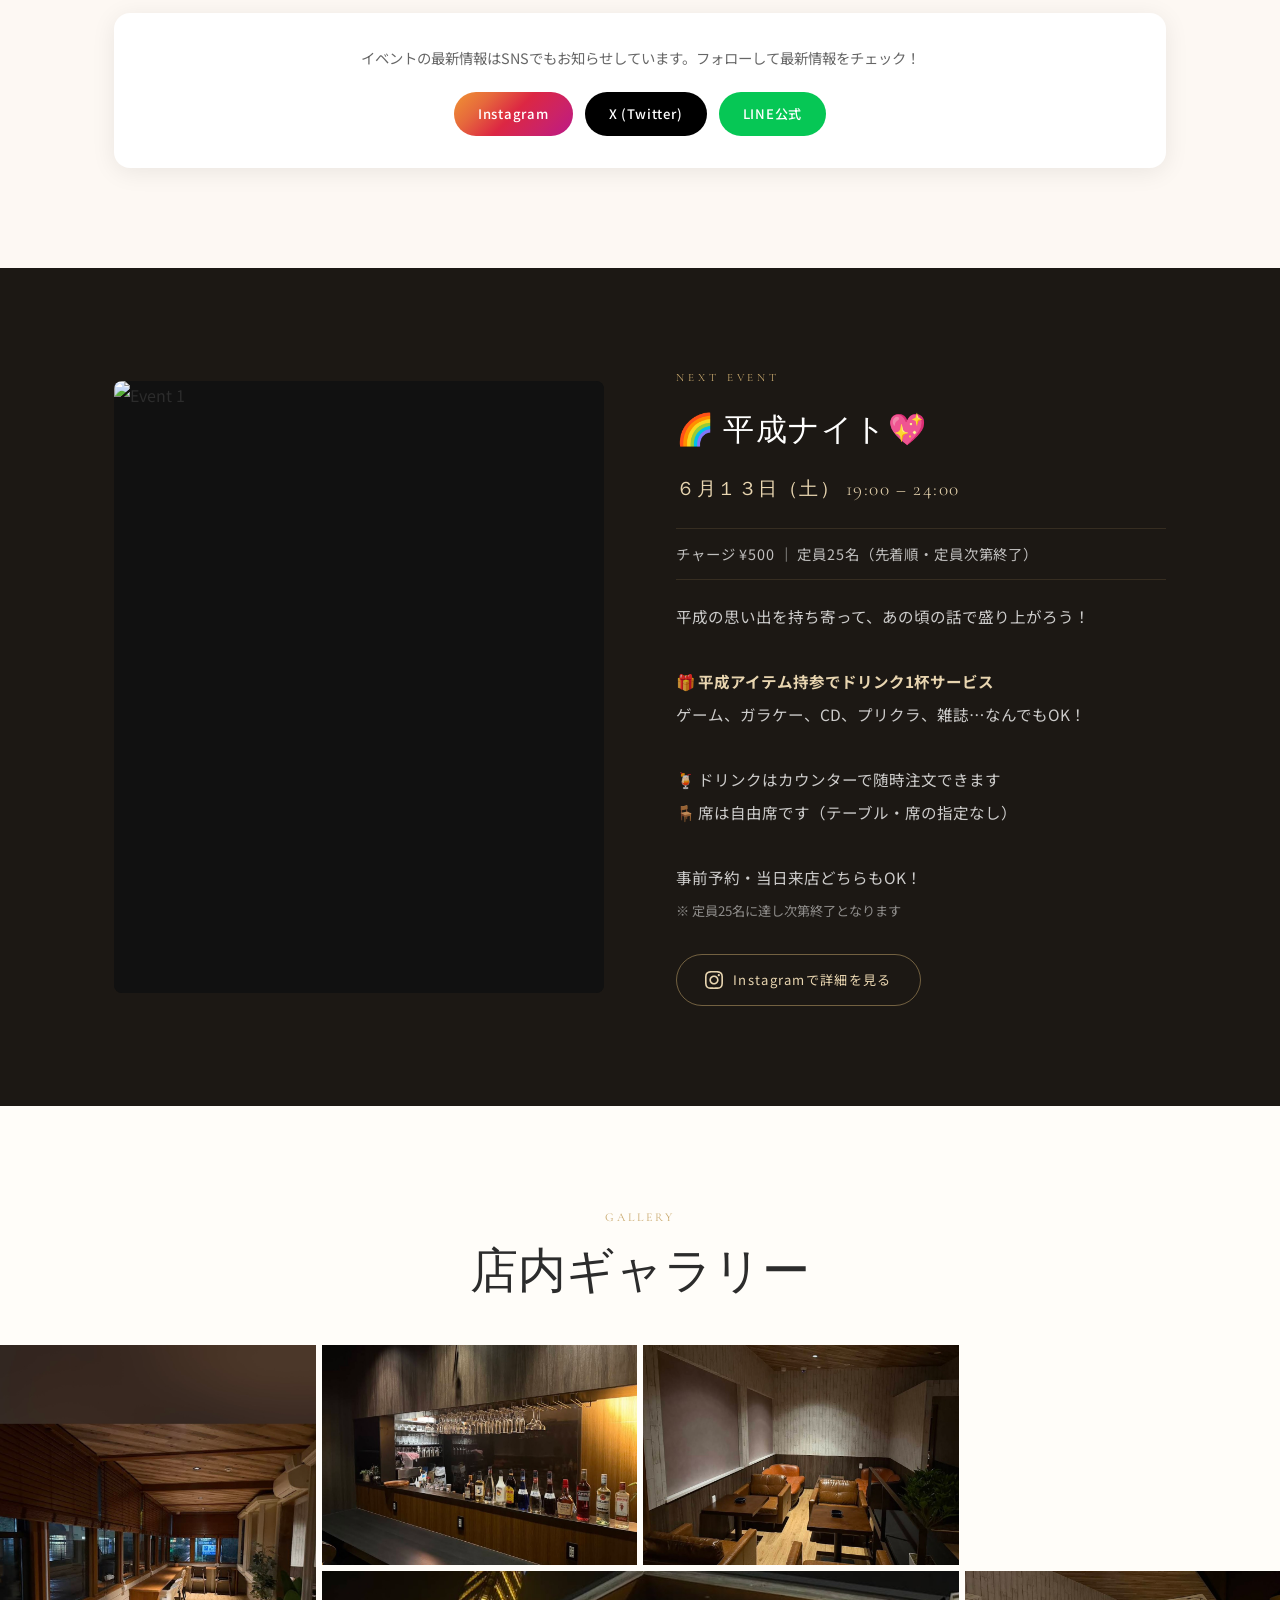
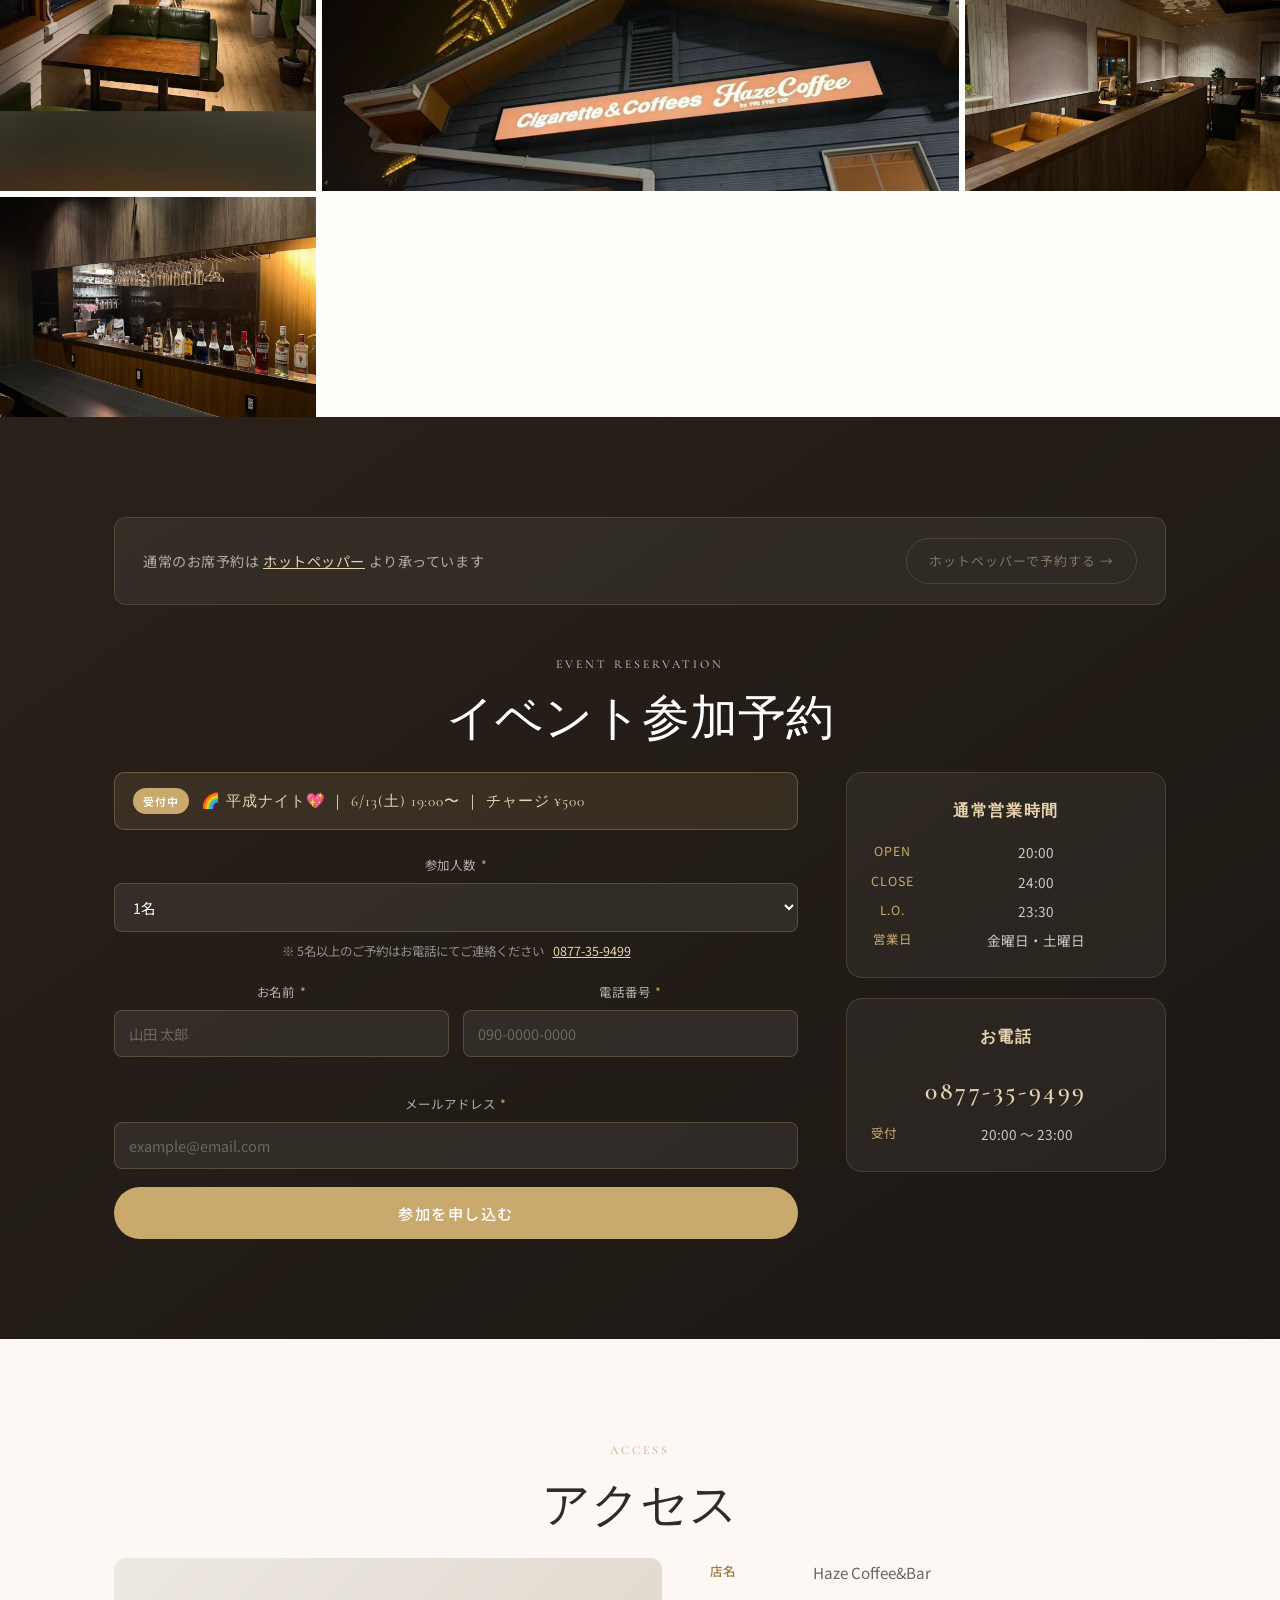
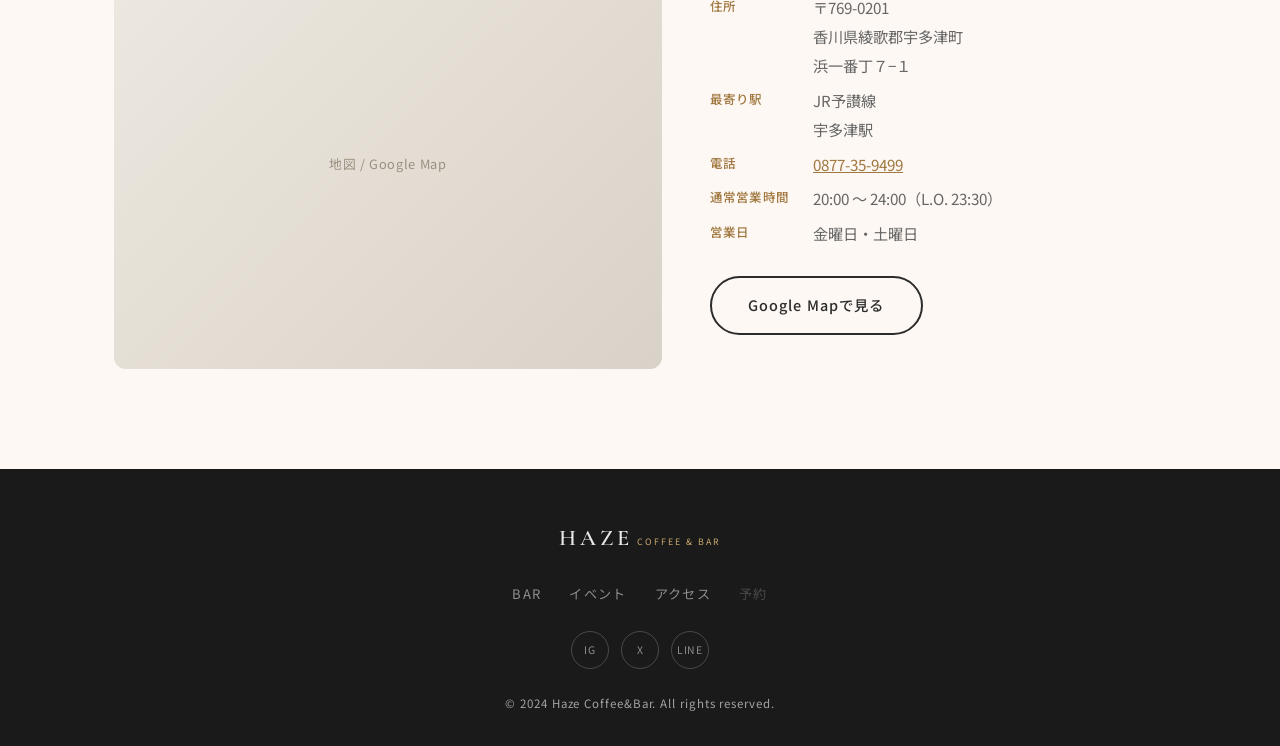
==== commit 354ab77d: "バーメニューを準備中に変更・営業時間→通常営業時間" ====
--- a/index.html
+++ b/index.html
@@ -108,20 +108,20 @@
         <div class="menu-card dark">
           <img src="images/img05_bar.jpg" alt="バーカウンター" class="menu-img" loading="lazy">
           <h3>オリジナルカクテル</h3>
-          <p>飲みやすいのに本格的。季節ごとに変わるから、来るたびに発見がある。</p>
-          <span class="price gold">¥1,200~</span>
+          <p>準備中</p>
+          <span class="price gold">準備中</span>
         </div>
         <div class="menu-card dark">
-          <img src="https://images.unsplash.com/photo-1572116469696-31de0f17cc34?auto=format&fit=crop&w=700&q=80" alt="厳選ワイン" class="menu-img" loading="lazy">
+          <img src="https://images.unsplash.com/photo-1572116469696-31de0f17cc34?auto=format&fit=crop&w=700&q=80" alt="ワイン" class="menu-img" loading="lazy">
           <h3>ワイン</h3>
-          <p>飲みやすいものを揃えてます。グラス1杯からどうぞ。</p>
-          <span class="price gold">¥800~</span>
+          <p>準備中</p>
+          <span class="price gold">準備中</span>
         </div>
         <div class="menu-card dark">
-          <img src="https://images.unsplash.com/photo-1566417713940-fe7c737a9ef2?auto=format&fit=crop&w=700&q=80" alt="おつまみプレート" class="menu-img" loading="lazy">
+          <img src="https://images.unsplash.com/photo-1566417713940-fe7c737a9ef2?auto=format&fit=crop&w=700&q=80" alt="おつまみ" class="menu-img" loading="lazy">
           <h3>おつまみ</h3>
-          <p>つまみながら飲むのが一番。チーズ、生ハム、旬のものいろいろ。</p>
-          <span class="price gold">¥900~</span>
+          <p>準備中</p>
+          <span class="price gold">準備中</span>
         </div>
       </div>
 
@@ -398,7 +398,7 @@
         <div class="reserve-info" style="margin-top:0">
 
           <div class="info-card">
-            <h3>営業時間</h3>
+            <h3>通常営業時間</h3>
             <dl>
               <dt>OPEN</dt><dd>20:00</dd>
               <dt>CLOSE</dt><dd>24:00</dd>
@@ -441,7 +441,7 @@
             <dd>JR予讃線<br>宇多津駅</dd>
             <dt>電話</dt>
             <dd><a href="tel:0877-35-9499">0877-35-9499</a></dd>
-            <dt>営業時間</dt>
+            <dt>通常営業時間</dt>
             <dd>20:00 〜 24:00（L.O. 23:30）</dd>
             <dt>営業日</dt>
             <dd>金曜日・土曜日</dd>
